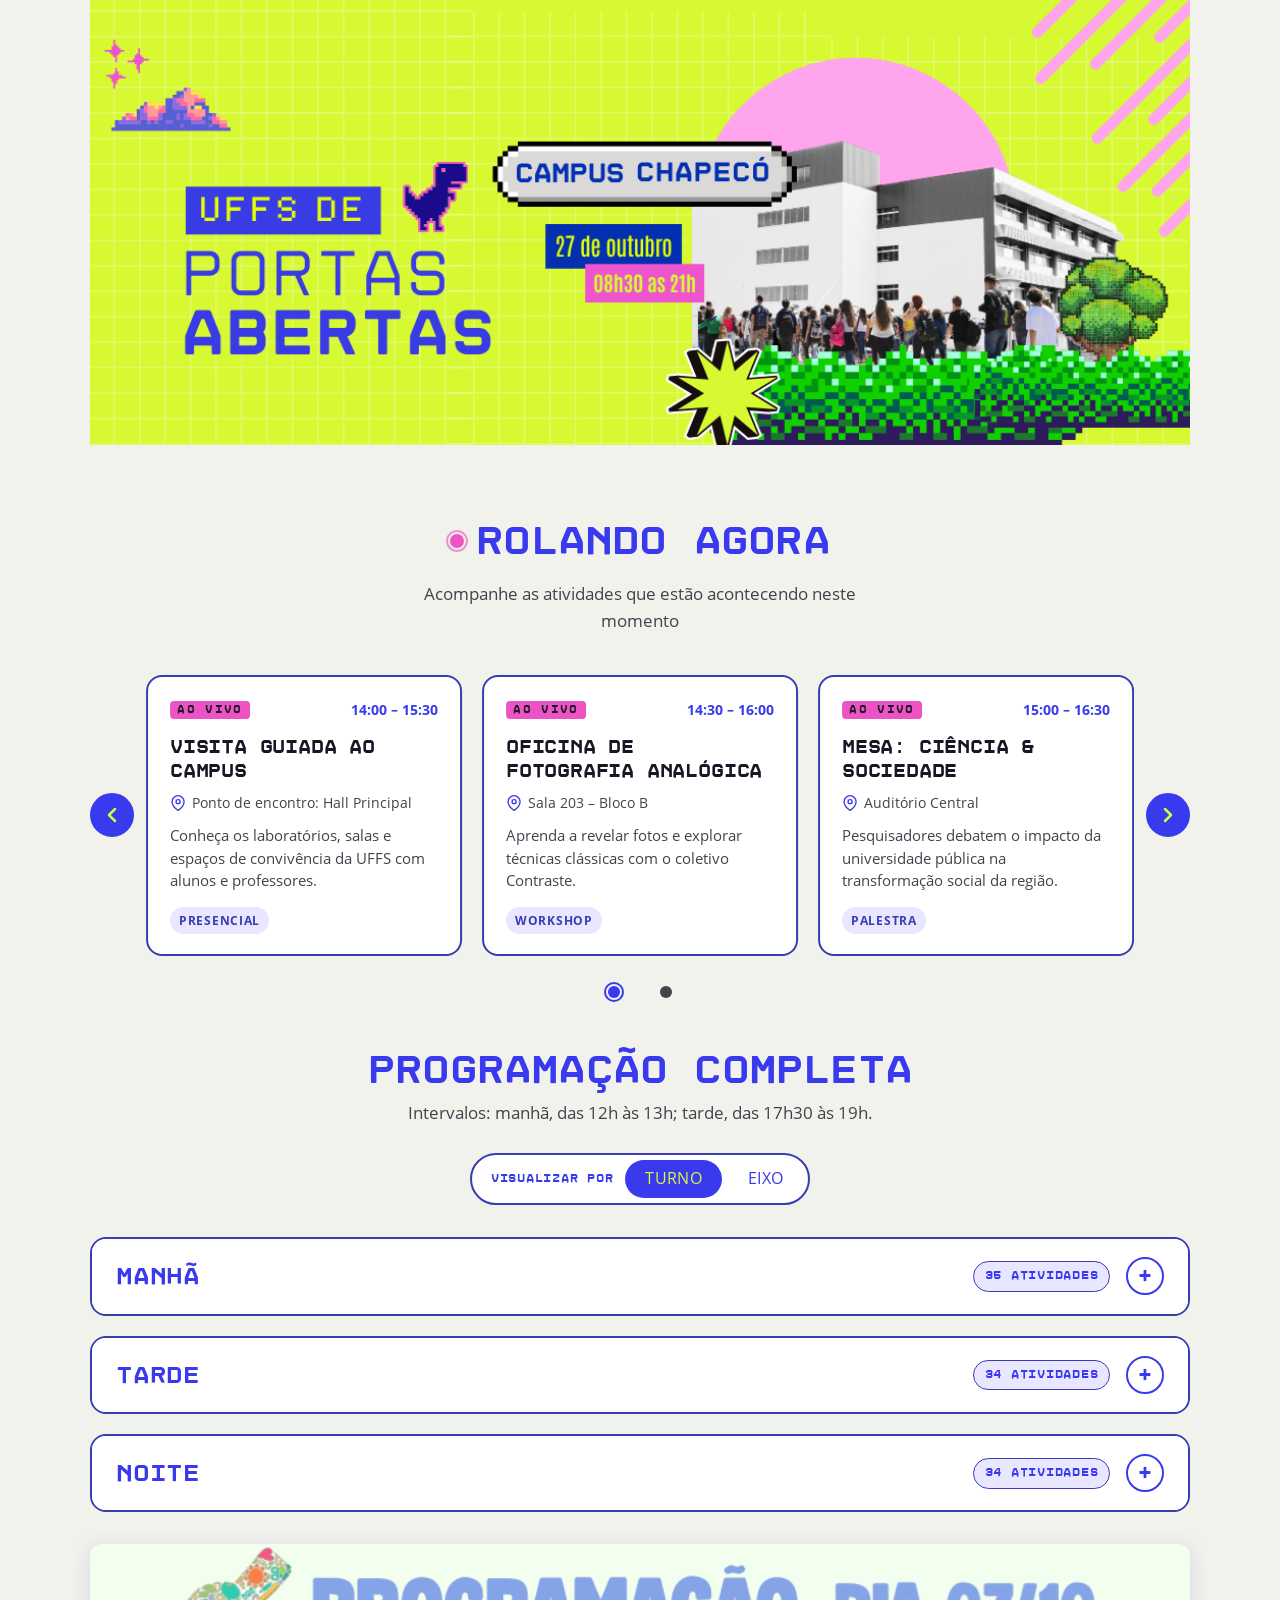
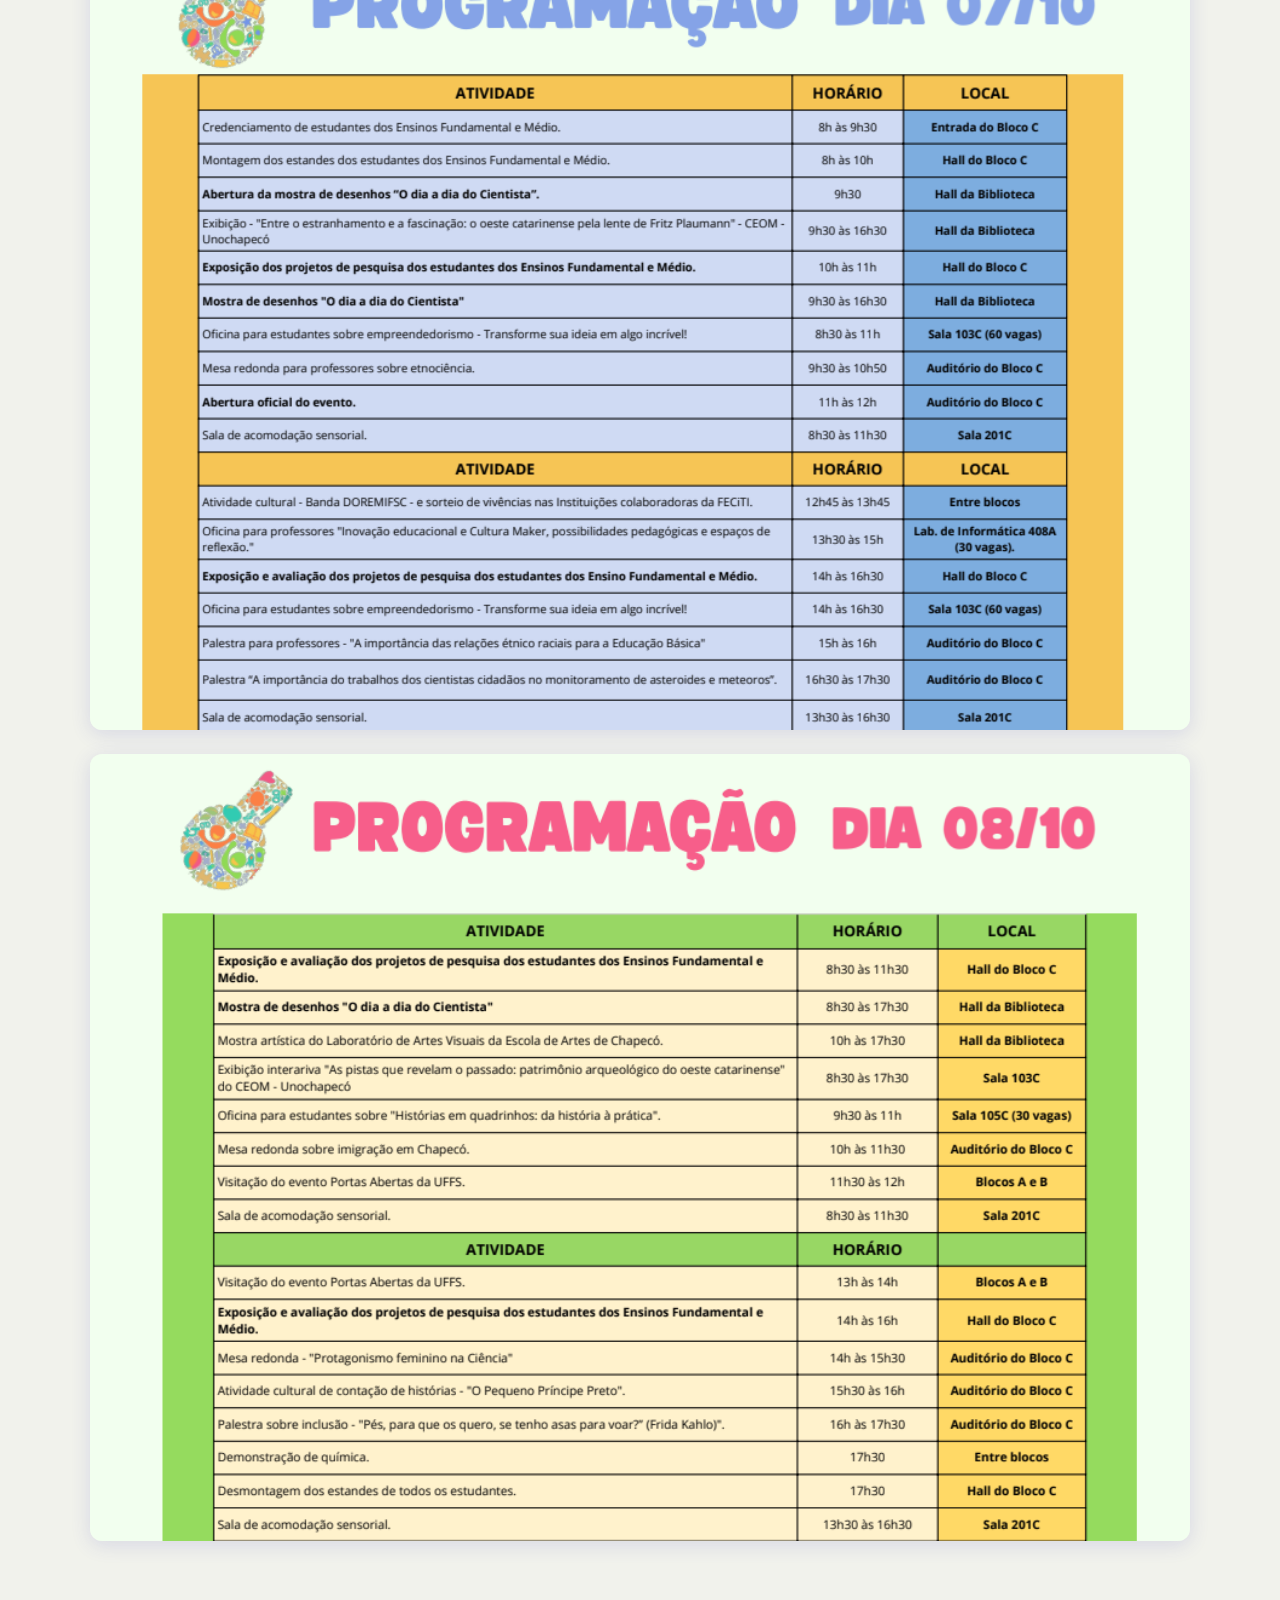
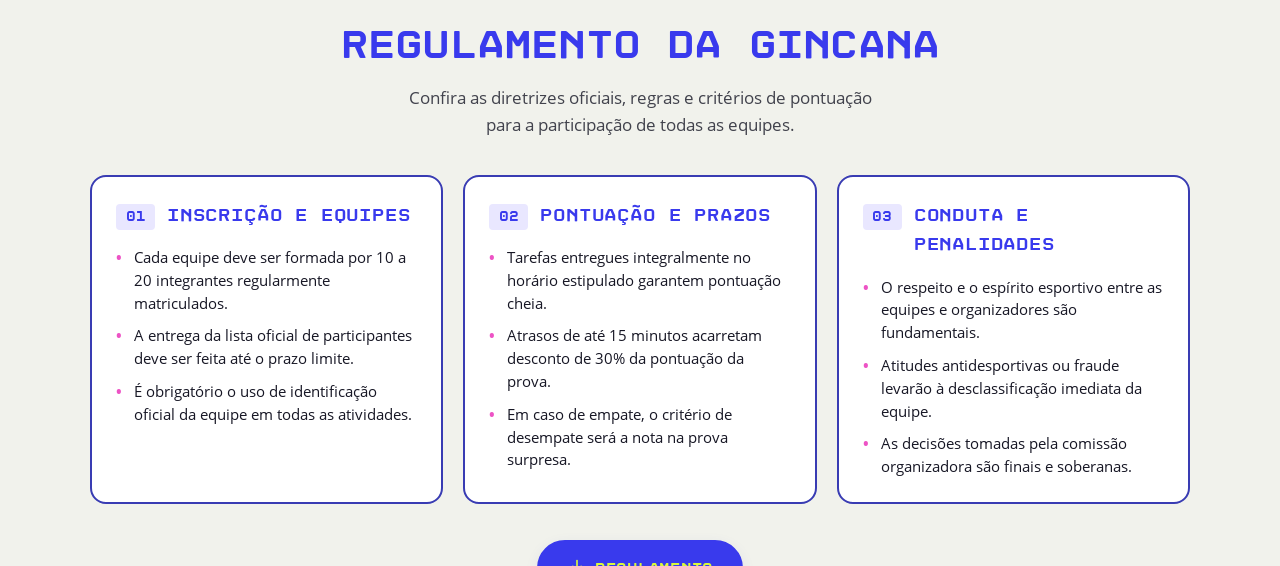
==== frontend/index.html @ 2c8fd4ed "Ajusta layout e transicao do carrossel" ====
<!DOCTYPE html>
<html lang="pt-BR" data-theme="standard">

<head>
  <meta charset="UTF-8">
  <meta name="viewport" content="width=device-width, initial-scale=1.0">
  <title>UFFS de Portas Abertas – Contraste</title>
  <link rel="stylesheet" href="static/css/fonts.css">
  <link rel="stylesheet" href="static/css/tokens.css">
  <link rel="stylesheet" href="static/css/main.css">
  <link rel="stylesheet" href="./static/css/schedule.css">
</head>

<body>

  <header class="banner" role="banner" aria-label="UFFS de Portas Abertas">
    <h1 class="visually-hidden">UFFS de Portas Abertas</h1>
    <picture class="hero-picture">
      <source media="(max-width: 600px)" srcset="static/assets/images/hero-mobile.png" width="1080" height="437">
      <img class="hero-image" src="static/assets/images/hero-desktop.jpg" width="5938" height="1250"
        alt="Campus Chapecó. 27 de outubro, das 08h30 às 21h." fetchpriority="high">
    </picture>
  </header>

  <main>
    <!-- ========== SEÇÃO ROLANDO AGORA ========== -->
    <section class="now-section" aria-labelledby="now-title">
      <div class="section-header">
        <h2 id="now-title" class="section-title">
          <span class="live-dot" aria-hidden="true"></span>
          Rolando agora
        </h2>
        <p class="section-subtitle">Acompanhe as atividades que estão acontecendo neste momento</p>
      </div>

      <div class="carousel-stage">
        <div class="carousel-wrapper">
        <button class="carousel-btn prev" aria-label="Atividade anterior" type="button">
          <svg width="24" height="24" viewBox="0 0 24 24" fill="none" stroke="currentColor" stroke-width="2.5"
            stroke-linecap="round" stroke-linejoin="round">
            <polyline points="15 18 9 12 15 6"></polyline>
          </svg>
        </button>

        <div class="carousel" role="region" aria-label="Carrossel de atividades ao vivo" tabindex="0">
          <div class="carousel-track">

            <!-- Card 1 -->
            <article class="activity-card">
              <div class="card-top">
                <span class="status-badge live">AO VIVO</span>
                <span class="card-time">14:00 – 15:30</span>
              </div>
              <h3 class="card-title">Visita guiada ao Campus</h3>
              <p class="card-location">
                <svg width="16" height="16" viewBox="0 0 24 24" fill="none" stroke="currentColor" stroke-width="2">
                  <path d="M21 10c0 7-9 13-9 13s-9-6-9-13a9 9 0 0 1 18 0z"></path>
                  <circle cx="12" cy="10" r="3"></circle>
                </svg>
                Ponto de encontro: Hall Principal
              </p>
              <p class="card-desc">Conheça os laboratórios, salas e espaços de convivência da UFFS com alunos e
                professores.</p>
              <div class="card-footer">
                <span class="card-tag">Presencial</span>
              </div>
            </article>

            <!-- Card 2 -->
            <article class="activity-card">
              <div class="card-top">
                <span class="status-badge live">AO VIVO</span>
                <span class="card-time">14:30 – 16:00</span>
              </div>
              <h3 class="card-title">Oficina de Fotografia Analógica</h3>
              <p class="card-location">
                <svg width="16" height="16" viewBox="0 0 24 24" fill="none" stroke="currentColor" stroke-width="2">
                  <path d="M21 10c0 7-9 13-9 13s-9-6-9-13a9 9 0 0 1 18 0z"></path>
                  <circle cx="12" cy="10" r="3"></circle>
                </svg>
                Sala 203 – Bloco B
              </p>
              <p class="card-desc">Aprenda a revelar fotos e explorar técnicas clássicas com o coletivo Contraste.</p>
              <div class="card-footer">
                <span class="card-tag">Workshop</span>
              </div>
            </article>

            <!-- Card 3 -->
            <article class="activity-card">
              <div class="card-top">
                <span class="status-badge live">AO VIVO</span>
                <span class="card-time">15:00 – 16:30</span>
              </div>
              <h3 class="card-title">Mesa: Ciência & Sociedade</h3>
              <p class="card-location">
                <svg width="16" height="16" viewBox="0 0 24 24" fill="none" stroke="currentColor" stroke-width="2">
                  <path d="M21 10c0 7-9 13-9 13s-9-6-9-13a9 9 0 0 1 18 0z"></path>
                  <circle cx="12" cy="10" r="3"></circle>
                </svg>
                Auditório Central
              </p>
              <p class="card-desc">Pesquisadores debatem o impacto da universidade pública na transformação social da
                região.</p>
              <div class="card-footer">
                <span class="card-tag">Palestra</span>
              </div>
            </article>

            <!-- Card 4 -->
            <article class="activity-card">
              <div class="card-top">
                <span class="status-badge soon">EM BREVE</span>
                <span class="card-time">16:00 – 17:00</span>
              </div>
              <h3 class="card-title">Show de Talentos UFFS</h3>
              <p class="card-location">
                <svg width="16" height="16" viewBox="0 0 24 24" fill="none" stroke="currentColor" stroke-width="2">
                  <path d="M21 10c0 7-9 13-9 13s-9-6-9-13a9 9 0 0 1 18 0z"></path>
                  <circle cx="12" cy="10" r="3"></circle>
                </svg>
                Área de Convivência
              </p>
              <p class="card-desc">Apresentações musicais, teatro e performances dos estudantes do campus.</p>
              <div class="card-footer">
                <span class="card-tag">Cultural</span>
              </div>
            </article>

            <!-- Card 5 -->
            <article class="activity-card">
              <div class="card-top">
                <span class="status-badge live">AO VIVO</span>
                <span class="card-time">14:00 – 17:00</span>
              </div>
              <h3 class="card-title">Feira de Projetos de Extensão</h3>
              <p class="card-location">
                <svg width="16" height="16" viewBox="0 0 24 24" fill="none" stroke="currentColor" stroke-width="2">
                  <path d="M21 10c0 7-9 13-9 13s-9-6-9-13a9 9 0 0 1 18 0z"></path>
                  <circle cx="12" cy="10" r="3"></circle>
                </svg>
                Pátio Externo
              </p>
              <p class="card-desc">Conheça os projetos que a universidade desenvolve junto à comunidade.</p>
              <div class="card-footer">
                <span class="card-tag">Exposição</span>
              </div>
            </article>

          </div>
        </div>

        <button class="carousel-btn next" aria-label="Próxima atividade" type="button">
          <svg width="24" height="24" viewBox="0 0 24 24" fill="none" stroke="currentColor" stroke-width="2.5"
            stroke-linecap="round" stroke-linejoin="round">
            <polyline points="9 18 15 12 9 6"></polyline>
          </svg>
        </button>
        </div>

        <!-- Indicadores (dots) -->
        <div class="carousel-dots" role="group" aria-label="Navegação do carrossel"></div>
      </div>
    </section>

    <!-- ========== SEÇÃO PROGRAMAÇÃO COMPLETA ========== -->
    <section id="complete-program" data-section="complete-program" data-animate="" class="is-visible">
      <div data-schedule-status="" role="status" aria-live="polite"></div>
      <div data-schedule-root="" data-schedule-mount="complete-program" aria-busy="false">
        <article class="schedule-section schedule-section--complete-program" data-schedule-section="complete-program"
          aria-labelledby="schedule-heading-1">
          <h2 class="schedule-section__title" id="schedule-heading-1">Programação completa</h2>
          <p class="schedule-section__description">Intervalos: manhã, das 12h às 13h; tarde, das 17h30 às 19h.</p>

          <div class="schedule-view-selector" role="radiogroup" aria-label="Visualizar por">
            <span class="schedule-view-selector__label">Visualizar por</span>
            <button type="button" class="schedule-view-selector__option" role="radio" data-schedule-view="shift"
              aria-checked="true" tabindex="0">Turno</button>
            <button type="button" class="schedule-view-selector__option" role="radio"
              data-schedule-view="knowledge-axis" aria-checked="false" tabindex="-1">Eixo</button>
          </div>

          <div class="schedule-view-groups">
            <!-- Turno: Manhã -->
            <details class="schedule-view-group" data-schedule-view-group="morning" data-schedule-group="morning"
              aria-labelledby="schedule-heading-81">
              <summary class="schedule-view-group__summary">
                <h3 class="schedule-group__title" id="schedule-heading-81">Manhã<span
                    class="schedule-view-group__count"> 35 atividades</span></h3>
              </summary>
              <div class="schedule-view-group__content">
                <section class="schedule-course" data-schedule-course="general-activities"
                  aria-labelledby="schedule-heading-82">
                  <h4 class="schedule-course__title" id="schedule-heading-82">Atividades gerais</h4>
                  <ul class="schedule-list">
                    <li id="schedule-item-shift-morning-145" class="schedule-item schedule-view-item"
                      data-schedule-item="general-recepcao-nos-auditorios-dos-blocos-a-e-b-das-8h30-as-21h"
                      data-source-schedule-item="general-recepcao-nos-auditorios-dos-blocos-a-e-b-das-8h30-as-21h"
                      data-schedule-finalized="false">
                      <p class="schedule-item__course" data-schedule-item-course="">Atividades gerais</p>
                      <h5 class="schedule-item__title">Recepção nos Auditórios dos Blocos A e B, das 8h30 às 21h</h5>
                      <p class="schedule-item__description">Breve apresentação da UFFS e</p>
                      <p class="schedule-session"><time datetime="08:30">8h30</time><span> às </span><time
                          datetime="21:00">21h</time><br><span class="schedule-session__location">Auditórios dos Blocos
                          A e B</span></p>
                    </li>
                  </ul>
                </section>

                <section class="schedule-course" data-schedule-course="administracao"
                  aria-labelledby="schedule-heading-83">
                  <h4 class="schedule-course__title" id="schedule-heading-83">ADMINISTRAÇÃO</h4>
                  <ul class="schedule-list">
                    <li id="schedule-item-shift-morning-146" class="schedule-item schedule-view-item"
                      data-schedule-item="administracao-voz-e-acao-conhecendo-o-curso-de-administracao"
                      data-source-schedule-item="administracao-voz-e-acao-conhecendo-o-curso-de-administracao"
                      data-schedule-finalized="false">
                      <p class="schedule-item__course" data-schedule-item-course="">ADMINISTRAÇÃO</p>
                      <h5 class="schedule-item__title">Voz e Ação: conhecendo o curso de Administração</h5>
                      <p class="schedule-item__description">Visita e explicação sobre o espaço maker e estúdio de
                        podcast</p>
                      <p class="schedule-session"><time datetime="08:30">8h30</time><span> às </span><time
                          datetime="12:00">12h</time><br><span class="schedule-session__location">Bloco A - Sala
                          105</span></p>
                    </li>
                    <li id="schedule-item-shift-morning-147" class="schedule-item schedule-view-item"
                      data-schedule-item="administracao-oficina-de-comunicacao-e-oratoria"
                      data-source-schedule-item="administracao-oficina-de-comunicacao-e-oratoria"
                      data-schedule-finalized="false">
                      <p class="schedule-item__course" data-schedule-item-course="">ADMINISTRAÇÃO</p>
                      <h5 class="schedule-item__title">Oficina de Comunicação e Oratória</h5>
                      <p class="schedule-item__description">Técnicas de comunicação e boa oratória</p>
                      <p class="schedule-session"><time datetime="09:30">9h30</time><span> às </span><time
                          datetime="21:00">21h</time><br><span class="schedule-session__location">Bloco A - Sala
                          103</span></p>
                    </li>
                    <li id="schedule-item-shift-morning-148" class="schedule-item schedule-view-item"
                      data-schedule-item="administracao-pitch-relampago-e-quiz"
                      data-source-schedule-item="administracao-pitch-relampago-e-quiz" data-schedule-finalized="false">
                      <p class="schedule-item__course" data-schedule-item-course="">ADMINISTRAÇÃO</p>
                      <h5 class="schedule-item__title">Pitch Relâmpago e Quiz</h5>
                      <p class="schedule-item__description">Quiz sobre a profissão de Administrador e simulação de
                        Startup</p>
                      <p class="schedule-session"><time datetime="08:30">8h30</time><span> às </span><time
                          datetime="12:00">12h</time><br><span class="schedule-session__location">Bloco A - Sala
                          106</span></p>
                    </li>
                  </ul>
                </section>

                <section class="schedule-course" data-schedule-course="agronomia" aria-labelledby="schedule-heading-84">
                  <h4 class="schedule-course__title" id="schedule-heading-84">AGRONOMIA</h4>
                  <ul class="schedule-list">
                    <li id="schedule-item-shift-morning-149" class="schedule-item schedule-view-item"
                      data-schedule-item="agronomia-apresentacao-do-curso-de-agronomia"
                      data-source-schedule-item="agronomia-apresentacao-do-curso-de-agronomia"
                      data-schedule-finalized="false">
                      <p class="schedule-item__course" data-schedule-item-course="">AGRONOMIA</p>
                      <h5 class="schedule-item__title">Apresentação do curso de Agronomia</h5>
                      <p class="schedule-item__description">Apresentação de diferentes atividades e áreas de atuação do
                        profissional de Agronomia</p>
                      <p class="schedule-session"><time datetime="08:30">8h30</time><span> às </span><time
                          datetime="21:00">21h</time><br><span class="schedule-session__location">Bloco A - Sala
                          203</span></p>
                    </li>
                    <li id="schedule-item-shift-morning-150" class="schedule-item schedule-view-item"
                      data-schedule-item="agronomia-visitacao-ao-laboratorio-de-lupas-luparia"
                      data-source-schedule-item="agronomia-visitacao-ao-laboratorio-de-lupas-luparia"
                      data-schedule-finalized="false">
                      <p class="schedule-item__course" data-schedule-item-course="">AGRONOMIA</p>
                      <h5 class="schedule-item__title">Visitação ao laboratório de Lupas (Luparia)</h5>
                      <p class="schedule-item__description">Demonstração/observação de estruturas vegetais, insetos e
                        rochas (Lupas e Microscópios)</p>
                      <p class="schedule-session"><time datetime="08:30">8h30</time><span> às </span><time
                          datetime="12:00">12h</time><br><span class="schedule-session__location">LAB 04 - Sala
                          102</span></p>
                    </li>
                    <li id="schedule-item-shift-morning-151" class="schedule-item schedule-view-item"
                      data-schedule-item="agronomia-maquinas-agricolas"
                      data-source-schedule-item="agronomia-maquinas-agricolas" data-schedule-finalized="false">
                      <p class="schedule-item__course" data-schedule-item-course="">AGRONOMIA</p>
                      <h5 class="schedule-item__title">Máquinas Agrícolas</h5>
                      <p class="schedule-item__description">Apresentação de máquinas e implementos agrícolas utilizados
                        nas atividades práticas, na área experimental.</p>
                      <p class="schedule-session"><time datetime="08:30">8h30</time><span> às </span><time
                          datetime="21:00">21h</time><br><span class="schedule-session__location">Estacionamento em
                          frente à Cantina</span></p>
                    </li>
                  </ul>
                </section>

                <section class="schedule-course" data-schedule-course="ciencia-da-computacao"
                  aria-labelledby="schedule-heading-85">
                  <h4 class="schedule-course__title" id="schedule-heading-85">CIÊNCIA DA COMPUTAÇÃO</h4>
                  <ul class="schedule-list">
                    <li id="schedule-item-shift-morning-152" class="schedule-item schedule-view-item"
                      data-schedule-item="ciencia-da-computacao-oficina-de-circuitos"
                      data-source-schedule-item="ciencia-da-computacao-oficina-de-circuitos"
                      data-schedule-finalized="false">
                      <p class="schedule-item__course" data-schedule-item-course="">CIÊNCIA DA COMPUTAÇÃO</p>
                      <h5 class="schedule-item__title">Oficina de Circuitos</h5>
                      <p class="schedule-item__description">Desafios Interativos da Computação</p>
                      <p class="schedule-session"><time datetime="08:30">8h30</time><span> às </span><time
                          datetime="21:00">21h</time><br><span class="schedule-session__location">Bloco B - Sala
                          409</span></p>
                    </li>
                    <li id="schedule-item-shift-morning-153" class="schedule-item schedule-view-item"
                      data-schedule-item="ciencia-da-computacao-oficina-de-programacao"
                      data-source-schedule-item="ciencia-da-computacao-oficina-de-programacao"
                      data-schedule-finalized="false">
                      <p class="schedule-item__course" data-schedule-item-course="">CIÊNCIA DA COMPUTAÇÃO</p>
                      <h5 class="schedule-item__title">Oficina de Programação</h5>
                      <p class="schedule-item__description">Desafios de Lógica de Programação</p>
                      <p class="schedule-session"><time datetime="08:30">8h30</time><span> às </span><time
                          datetime="21:00">21h</time><br><span class="schedule-session__location">Bloco B - Sala
                          405</span></p>
                    </li>
                  </ul>
                </section>

                <section class="schedule-course" data-schedule-course="ciencias-economicas"
                  aria-labelledby="schedule-heading-86">
                  <h4 class="schedule-course__title" id="schedule-heading-86">CIÊNCIAS ECONÔMICAS</h4>
                  <ul class="schedule-list">
                    <li id="schedule-item-shift-morning-154" class="schedule-item schedule-view-item"
                      data-schedule-item="ciencias-economicas-apresentacao-do-curso-de-ciencias-economicas"
                      data-source-schedule-item="ciencias-economicas-apresentacao-do-curso-de-ciencias-economicas"
                      data-schedule-finalized="false">
                      <p class="schedule-item__course" data-schedule-item-course="">CIÊNCIAS ECONÔMICAS</p>
                      <h5 class="schedule-item__title">Apresentação do curso de Ciências Econômicas</h5>
                      <p class="schedule-item__description">Apresentação dos projetos de extensão de Educação
                        Financeira, Índice de Inflação em Chapecó e Região e de Gestão Ambiental</p>
                      <p class="schedule-session"><time datetime="08:30">8h30</time><span> às </span><time
                          datetime="21:00">21h</time><br><span class="schedule-session__location">Bloco A - Sala
                          204</span></p>
                    </li>
                    <li id="schedule-item-shift-morning-155" class="schedule-item schedule-view-item"
                      data-schedule-item="ciencias-economicas-observatorio-do-mercado-financeiro"
                      data-source-schedule-item="ciencias-economicas-observatorio-do-mercado-financeiro"
                      data-schedule-finalized="false">
                      <p class="schedule-item__course" data-schedule-item-course="">CIÊNCIAS ECONÔMICAS</p>
                      <h5 class="schedule-item__title">Observatório do Mercado Financeiro</h5>
                      <p class="schedule-item__description">Apresentação dos indicadores do Mercado Financeiro e da
                        Bolsa de Valores</p>
                      <p class="schedule-session"><time datetime="08:30">8h30</time><span> às </span><time
                          datetime="12:00">12h</time><br><span class="schedule-session__location">Bloco A - Sala 408
                          Lab. de informática</span></p>
                    </li>
                  </ul>
                </section>

                <section class="schedule-course" data-schedule-course="enfermagem"
                  aria-labelledby="schedule-heading-87">
                  <h4 class="schedule-course__title" id="schedule-heading-87">ENFERMAGEM</h4>
                  <ul class="schedule-list">
                    <li id="schedule-item-shift-morning-156" class="schedule-item schedule-view-item"
                      data-schedule-item="enfermagem-oficina-sobre-atendimento-a-parada-cardiorrespiratoria"
                      data-source-schedule-item="enfermagem-oficina-sobre-atendimento-a-parada-cardiorrespiratoria"
                      data-schedule-finalized="false">
                      <p class="schedule-item__course" data-schedule-item-course="">ENFERMAGEM</p>
                      <h5 class="schedule-item__title">Oficina sobre atendimento à parada cardiorrespiratória</h5>
                      <p class="schedule-session"><time datetime="08:30">8h30</time><span> às </span><time
                          datetime="21:00">21h</time><br><span class="schedule-session__location">Bloco Lab. 01 - Sala
                          109 e 110 -Enfermagem</span></p>
                    </li>
                    <li id="schedule-item-shift-morning-157" class="schedule-item schedule-view-item"
                      data-schedule-item="enfermagem-oficina-de-atendimento-a-ovace-e-atendimento-a-crise-convulsiva"
                      data-source-schedule-item="enfermagem-oficina-de-atendimento-a-ovace-e-atendimento-a-crise-convulsiva"
                      data-schedule-finalized="false">
                      <p class="schedule-item__course" data-schedule-item-course="">ENFERMAGEM</p>
                      <h5 class="schedule-item__title">Oficina de atendimento a OVACE e atendimento à crise convulsiva
                      </h5>
                      <p class="schedule-session"><time datetime="08:30">8h30</time><span> às </span><time
                          datetime="21:00">21h</time><br><span class="schedule-session__location">Bloco Lab. 01 - Sala
                          109 e 110 -Enfermagem</span></p>
                    </li>
                    <li id="schedule-item-shift-morning-158" class="schedule-item schedule-view-item"
                      data-schedule-item="enfermagem-afericao-de-pressao-arterial"
                      data-source-schedule-item="enfermagem-afericao-de-pressao-arterial"
                      data-schedule-finalized="false">
                      <p class="schedule-item__course" data-schedule-item-course="">ENFERMAGEM</p>
                      <h5 class="schedule-item__title">Aferição de pressão arterial</h5>
                      <p class="schedule-session"><time datetime="08:30">8h30</time><span> às </span><time
                          datetime="21:00">21h</time><br><span class="schedule-session__location">Bloco B - Sala
                          109</span></p>
                    </li>
                  </ul>
                </section>

                <section class="schedule-course" data-schedule-course="engenharia-ambiental"
                  aria-labelledby="schedule-heading-88">
                  <h4 class="schedule-course__title" id="schedule-heading-88">ENGENHARIA AMBIENTAL</h4>
                  <ul class="schedule-list">
                    <li id="schedule-item-shift-morning-159" class="schedule-item schedule-view-item"
                      data-schedule-item="engenharia-ambiental-apresentacao-do-curso-de-engenharia-ambiental"
                      data-source-schedule-item="engenharia-ambiental-apresentacao-do-curso-de-engenharia-ambiental"
                      data-schedule-finalized="false">
                      <p class="schedule-item__course" data-schedule-item-course="">ENGENHARIA AMBIENTAL</p>
                      <h5 class="schedule-item__title">Apresentação do curso de Engenharia Ambiental</h5>
                      <p class="schedule-item__description">Apresentação do curso com vídeos e quiz</p>
                      <p class="schedule-session"><time datetime="08:30">8h30</time><span> às </span><time
                          datetime="21:00">21h</time><br><span class="schedule-session__location">Bloco A - Sala
                          201</span></p>
                    </li>
                    <li id="schedule-item-shift-morning-160" class="schedule-item schedule-view-item"
                      data-schedule-item="engenharia-ambiental-experimentos-exposicao"
                      data-source-schedule-item="engenharia-ambiental-experimentos-exposicao"
                      data-schedule-finalized="false">
                      <p class="schedule-item__course" data-schedule-item-course="">ENGENHARIA AMBIENTAL</p>
                      <h5 class="schedule-item__title">Experimentos/Exposição</h5>
                      <p class="schedule-item__description">Serão realizados experimentos: Ensaio de "Jar Test";
                        Bioindicadores de qualidade do solo; Ensaio de Eletrocoagulação; Titulação de água contaminada
                        com ácido; Calha Parshall; Reciclagem de resíduos.</p>
                      <p class="schedule-session"><time datetime="08:30">8h30</time><span> às </span><time
                          datetime="21:00">21h</time><br><span class="schedule-session__location">Bloco A - Sala
                          202</span></p>
                    </li>
                  </ul>
                </section>

                <section class="schedule-course" data-schedule-course="engenharia-civil"
                  aria-labelledby="schedule-heading-89">
                  <h4 class="schedule-course__title" id="schedule-heading-89">ENGENHARIA CIVIL</h4>
                  <ul class="schedule-list">
                    <li id="schedule-item-shift-morning-161" class="schedule-item schedule-view-item"
                      data-schedule-item="engenharia-civil-apresentacao-do-curso-de-engenharia-civil"
                      data-source-schedule-item="engenharia-civil-apresentacao-do-curso-de-engenharia-civil"
                      data-schedule-finalized="false">
                      <p class="schedule-item__course" data-schedule-item-course="">ENGENHARIA CIVIL</p>
                      <h5 class="schedule-item__title">Apresentação do curso de Engenharia Civil</h5>
                      <p class="schedule-item__description">Exposição de materiais e equipamentos; Construção da Ponte
                        de Da Vinci; Ponte de Palito de Picolés.</p>
                      <p class="schedule-session"><time datetime="08:30">8h30</time><span> às </span><time
                          datetime="21:00">21h</time><br><span class="schedule-session__location">Hall do Bloco A</span>
                      </p>
                    </li>
                  </ul>
                </section>

                <section class="schedule-course" data-schedule-course="filosofia" aria-labelledby="schedule-heading-90">
                  <h4 class="schedule-course__title" id="schedule-heading-90">FILOSOFIA</h4>
                  <ul class="schedule-list">
                    <li id="schedule-item-shift-morning-162" class="schedule-item schedule-view-item"
                      data-schedule-item="filosofia-apresentacao-do-curso-de-filosofia"
                      data-source-schedule-item="filosofia-apresentacao-do-curso-de-filosofia"
                      data-schedule-finalized="false">
                      <p class="schedule-item__course" data-schedule-item-course="">FILOSOFIA</p>
                      <h5 class="schedule-item__title">Apresentação do curso de Filosofia</h5>
                      <p class="schedule-session"><time datetime="08:30">8h30</time><span> às </span><time
                          datetime="21:00">21h</time><br><span class="schedule-session__location">Bloco A - Hall</span>
                      </p>
                    </li>
                  </ul>
                </section>

                <section class="schedule-course" data-schedule-course="geografia" aria-labelledby="schedule-heading-91">
                  <h4 class="schedule-course__title" id="schedule-heading-91">GEOGRAFIA</h4>
                  <ul class="schedule-list">
                    <li id="schedule-item-shift-morning-163" class="schedule-item schedule-view-item"
                      data-schedule-item="geografia-experiencias-geografia-2025"
                      data-source-schedule-item="geografia-experiencias-geografia-2025" data-schedule-finalized="false">
                      <p class="schedule-item__course" data-schedule-item-course="">GEOGRAFIA</p>
                      <h5 class="schedule-item__title">Experiências Geografia 2025</h5>
                      <p class="schedule-item__description">Apresentação do curso de Geografia</p>
                      <p class="schedule-session"><time datetime="08:30">8h30</time><span> às </span><time
                          datetime="21:00">21h</time><br><span class="schedule-session__location">Bloco B - Sala
                          105</span></p>
                    </li>
                  </ul>
                </section>

                <section class="schedule-course" data-schedule-course="historia" aria-labelledby="schedule-heading-92">
                  <h4 class="schedule-course__title" id="schedule-heading-92">HISTÓRIA</h4>
                  <ul class="schedule-list">
                    <li id="schedule-item-shift-morning-164" class="schedule-item schedule-view-item"
                      data-schedule-item="historia-exposicao-historia-em-movimento"
                      data-source-schedule-item="historia-exposicao-historia-em-movimento"
                      data-schedule-finalized="false">
                      <p class="schedule-item__course" data-schedule-item-course="">HISTÓRIA</p>
                      <h5 class="schedule-item__title">Exposição “História em Movimento.”</h5>
                      <p class="schedule-item__description">Produções dos laboratórios, projetos de ensino, pesquisa e
                        extensão, PIBID, Residência Pedagógica, iniciação científica, eventos acadêmicos, publicações e
                        memória institucional do curso.</p>
                      <p class="schedule-session"><time datetime="08:30">8h30</time><span> às </span><time
                          datetime="21:00">21h</time><br><span class="schedule-session__location">Bloco A - Sala
                          205</span></p>
                    </li>
                    <li id="schedule-item-shift-morning-165" class="schedule-item schedule-view-item"
                      data-schedule-item="historia-oficina-sobre-fontes-historicas-detetives-do-passado-rastros-da-historia-do-oeste-catarinense"
                      data-source-schedule-item="historia-oficina-sobre-fontes-historicas-detetives-do-passado-rastros-da-historia-do-oeste-catarinense"
                      data-schedule-finalized="false">
                      <p class="schedule-item__course" data-schedule-item-course="">HISTÓRIA</p>
                      <h5 class="schedule-item__title">Oficina sobre fontes históricas: Detetives do Passado - Rastros
                        da História do Oeste Catarinense.</h5>
                      <p class="schedule-item__description">Apresentar a importância das fontes históricas para
                        compreender a formação territorial da região onde vivem. Análise de diferentes tipos de
                        documentos como: mapas antigos e contratos de terras, discutindo o que cada fonte revela e o que
                        silencia o processo histórico.</p>
                      <p class="schedule-session"><time datetime="08:30">8h30</time><span> às </span><time
                          datetime="21:00">21h</time><br><span class="schedule-session__location">Bloco A - Sala
                          208</span></p>
                    </li>
                    <li id="schedule-item-shift-morning-166" class="schedule-item schedule-view-item"
                      data-schedule-item="historia-oficina-fronteiras-quando-a-historia-deixa-pegadas-na-natureza"
                      data-source-schedule-item="historia-oficina-fronteiras-quando-a-historia-deixa-pegadas-na-natureza"
                      data-schedule-finalized="false">
                      <p class="schedule-item__course" data-schedule-item-course="">HISTÓRIA</p>
                      <h5 class="schedule-item__title">Oficina Fronteiras: quando a História deixa pegadas na natureza
                      </h5>
                      <p class="schedule-item__description">A atividade inicia com uma breve introdução sobre o que é a
                        História Ambiental, destacando como ela estuda as relações entre sociedade e natureza ao longo
                        do tempo. Em seguida, os alunos serão desafiados a analisar diferentes acontecimentos históricos
                        e identificar de que maneira esses eventos impactaram o meio ambiente.</p>
                      <p class="schedule-session"><time datetime="09:30">9h30</time><span> às </span><time
                          datetime="21:00">21h</time><br><span class="schedule-session__location">Bloco LAB 2 - Sala
                          103-3</span></p>
                    </li>
                    <li id="schedule-item-shift-morning-167" class="schedule-item schedule-view-item"
                      data-schedule-item="historia-visita-laboratorio-universitario-de-patrimonio-e-arqueologia-lupa"
                      data-source-schedule-item="historia-visita-laboratorio-universitario-de-patrimonio-e-arqueologia-lupa"
                      data-schedule-finalized="false">
                      <p class="schedule-item__course" data-schedule-item-course="">HISTÓRIA</p>
                      <h5 class="schedule-item__title">VISITA Laboratório Universitário de Patrimônio e Arqueologia
                        (LUPA)</h5>
                      <p class="schedule-item__description">Equipamentos e materiais utilizados em pesquisas
                        arqueológicas; O acervo de objetos e vestígios arqueológicos estudados pelo laboratório; As
                        etapas de trabalho arqueológico, desde a coleta em campo até a análise e a conservação.</p>
                      <p class="schedule-session"><time datetime="08:30">8h30</time><span> às </span><time
                          datetime="12:00">12h</time><br><span class="schedule-session__location">Sala 103 - LAB
                          1</span></p>
                    </li>
                  </ul>
                </section>

                <section class="schedule-course" data-schedule-course="letras" aria-labelledby="schedule-heading-93">
                  <h4 class="schedule-course__title" id="schedule-heading-93">LETRAS</h4>
                  <ul class="schedule-list">
                    <li id="schedule-item-shift-morning-168" class="schedule-item schedule-view-item"
                      data-schedule-item="letras-exposicao-do-curso-de-letras"
                      data-source-schedule-item="letras-exposicao-do-curso-de-letras" data-schedule-finalized="false">
                      <p class="schedule-item__course" data-schedule-item-course="">LETRAS</p>
                      <h5 class="schedule-item__title">Exposição do curso de Letras</h5>
                      <p class="schedule-item__description">Apresentação do curso</p>
                      <p class="schedule-session"><time datetime="08:30">8h30</time><span> às </span><time
                          datetime="21:00">21h</time><br><span class="schedule-session__location">Bloco B - Sala
                          206</span></p>
                    </li>
                    <li id="schedule-item-shift-morning-169" class="schedule-item schedule-view-item"
                      data-schedule-item="letras-micro-aula-heterosemanticos"
                      data-source-schedule-item="letras-micro-aula-heterosemanticos" data-schedule-finalized="false">
                      <p class="schedule-item__course" data-schedule-item-course="">LETRAS</p>
                      <h5 class="schedule-item__title">Micro-aula: Heterosemânticos</h5>
                      <p class="schedule-item__description">Confusões que as semelhanças (e as diferenças) podem
                        ocasionar aos falantes de português e espanhol.</p>
                      <p class="schedule-session"><time datetime="09:00">9h</time><span> às </span><time
                          datetime="09:20">9h20</time><br><span class="schedule-session__location">Bloco B - Sala
                          204</span></p>
                    </li>
                    <li id="schedule-item-shift-morning-170" class="schedule-item schedule-view-item"
                      data-schedule-item="letras-musica-e-jogos-em-ple-e-ele"
                      data-source-schedule-item="letras-musica-e-jogos-em-ple-e-ele" data-schedule-finalized="false">
                      <p class="schedule-item__course" data-schedule-item-course="">LETRAS</p>
                      <h5 class="schedule-item__title">Música e jogos em PLE e ELE</h5>
                      <p class="schedule-session"><time datetime="09:30">9h30</time><span> às </span><time
                          datetime="10:00">10h</time><br><span class="schedule-session__location">Bloco B - Sala
                          110</span></p>
                      <p class="schedule-session"><time datetime="10:30">10h30</time><span> às </span><time
                          datetime="11:00">11h</time><br><span class="schedule-session__location">Bloco B - Sala
                          110</span></p>
                    </li>
                    <li id="schedule-item-shift-morning-171" class="schedule-item schedule-view-item"
                      data-schedule-item="letras-leitura-e-interpretacao-de-poesia"
                      data-source-schedule-item="letras-leitura-e-interpretacao-de-poesia"
                      data-schedule-finalized="false">
                      <p class="schedule-item__course" data-schedule-item-course="">LETRAS</p>
                      <h5 class="schedule-item__title">Leitura e interpretação de poesia</h5>
                      <p class="schedule-item__description">Leitura e interpretação de textos poéticos.</p>
                      <p class="schedule-session"><time datetime="11:00">11h</time><span> às </span><time
                          datetime="11:30">11h30</time><br><span class="schedule-session__location">Bloco B - Lab 2 -
                          Sala 111</span></p>
                    </li>
                    <li id="schedule-item-shift-morning-172" class="schedule-item schedule-view-item"
                      data-schedule-item="letras-clube-de-leitura-travessia-narrativas-de-misterio"
                      data-source-schedule-item="letras-clube-de-leitura-travessia-narrativas-de-misterio"
                      data-schedule-finalized="false">
                      <p class="schedule-item__course" data-schedule-item-course="">LETRAS</p>
                      <h5 class="schedule-item__title">Clube de leitura: Travessia - Narrativas de mistério</h5>
                      <p class="schedule-session"><time datetime="10:00">10h</time><span> às </span><time
                          datetime="11:00">11h</time><br><span class="schedule-session__location">Bloco B - Sala
                          205</span></p>
                    </li>
                    <li id="schedule-item-shift-morning-173" class="schedule-item schedule-view-item"
                      data-schedule-item="letras-musica-e-jogos-em-ple-e-ele-2"
                      data-source-schedule-item="letras-musica-e-jogos-em-ple-e-ele-2" data-schedule-finalized="false">
                      <p class="schedule-item__course" data-schedule-item-course="">LETRAS</p>
                      <h5 class="schedule-item__title">Música e jogos em PLE e ELE</h5>
                      <p class="schedule-session"><time datetime="09:30">9h30</time><span> às </span><time
                          datetime="10:00">10h</time><br><span class="schedule-session__location">Bloco B - Sala
                          110</span></p>
                      <p class="schedule-session"><time datetime="10:30">10h30</time><span> às </span><time
                          datetime="11:00">11h</time><br><span class="schedule-session__location">Bloco B - Sala
                          110</span></p>
                    </li>
                    <li id="schedule-item-shift-morning-174" class="schedule-item schedule-view-item"
                      data-schedule-item="letras-oficina-de-elaboracao-de-prompts"
                      data-source-schedule-item="letras-oficina-de-elaboracao-de-prompts"
                      data-schedule-finalized="false">
                      <p class="schedule-item__course" data-schedule-item-course="">LETRAS</p>
                      <h5 class="schedule-item__title">Oficina de elaboração de prompts</h5>
                      <p class="schedule-item__description">Elaboração de prompts e interpretação de respostas do
                        chatbot Compreensão de como um prompt se estrutura; alucinações de IA; constribuições para o uso
                        crítico da IA.</p>
                      <p class="schedule-session"><time datetime="09:00">9h</time><span> às </span><time
                          datetime="09:20">9h20</time><br><span class="schedule-session__location">Bloco B - Sala 110
                          CELUFFS</span></p>
                    </li>
                  </ul>
                </section>

                <section class="schedule-course" data-schedule-course="matematica"
                  aria-labelledby="schedule-heading-94">
                  <h4 class="schedule-course__title" id="schedule-heading-94">MATEMÁTICA</h4>
                  <ul class="schedule-list">
                    <li id="schedule-item-shift-morning-175" class="schedule-item schedule-view-item"
                      data-schedule-item="matematica-apresentacao-do-curso-de-matematica"
                      data-source-schedule-item="matematica-apresentacao-do-curso-de-matematica"
                      data-schedule-finalized="false">
                      <p class="schedule-item__course" data-schedule-item-course="">MATEMÁTICA</p>
                      <h5 class="schedule-item__title">Apresentação do curso de Matemática</h5>
                      <p class="schedule-item__description">Encontro no Laboratório de Educação Matemática</p>
                      <p class="schedule-session"><time datetime="08:30">8h30</time><span> às </span><time
                          datetime="12:00">12h</time><br><span class="schedule-session__location">Bloco A - Sala
                          401</span></p>
                    </li>
                  </ul>
                </section>

                <section class="schedule-course" data-schedule-course="medicina" aria-labelledby="schedule-heading-95">
                  <h4 class="schedule-course__title" id="schedule-heading-95">MEDICINA</h4>
                  <ul class="schedule-list">
                    <li id="schedule-item-shift-morning-176" class="schedule-item schedule-view-item"
                      data-schedule-item="medicina-apresentacao-do-curso-de-medicina"
                      data-source-schedule-item="medicina-apresentacao-do-curso-de-medicina"
                      data-schedule-finalized="false">
                      <p class="schedule-item__course" data-schedule-item-course="">MEDICINA</p>
                      <h5 class="schedule-item__title">Apresentação do curso de Medicina</h5>
                      <p class="schedule-item__description">Oficina: Conhecendo o corpo humano</p>
                      <p class="schedule-session"><time datetime="08:30">8h30</time><span> às </span><time
                          datetime="12:00">12h</time><br><span class="schedule-session__location">Bloco Lab. 01 - Salas
                          112 e 113 Laboratório de Anatomia</span></p>
                    </li>
                    <li id="schedule-item-shift-morning-177" class="schedule-item schedule-view-item"
                      data-schedule-item="medicina-oficina-entendendo-a-constituicao-histologica-dos-tecidos"
                      data-source-schedule-item="medicina-oficina-entendendo-a-constituicao-histologica-dos-tecidos"
                      data-schedule-finalized="false">
                      <p class="schedule-item__course" data-schedule-item-course="">MEDICINA</p>
                      <h5 class="schedule-item__title">Oficina: Entendendo a constituição histológica dos tecidos</h5>
                      <p class="schedule-item__description">Proporcionar aos participantes uma compreensão prática e
                        visual da organização microscópica dos principais tecidos do corpo humano.</p>
                      <p class="schedule-session"><time datetime="08:30">8h30</time><span> às </span><time
                          datetime="12:00">12h</time><br><span class="schedule-session__location">Bloco Lab. 01 - Sala
                          106 Laboratório de Histologia</span></p>
                    </li>
                    <li id="schedule-item-shift-morning-178" class="schedule-item schedule-view-item"
                      data-schedule-item="medicina-oficina-tecnica-de-desengasgo"
                      data-source-schedule-item="medicina-oficina-tecnica-de-desengasgo"
                      data-schedule-finalized="false">
                      <p class="schedule-item__course" data-schedule-item-course="">MEDICINA</p>
                      <h5 class="schedule-item__title">Oficina: Técnica de desengasgo</h5>
                      <p class="schedule-item__description">Capacitar os estudantes a reconhecerem situações de
                        obstrução das vias aéreas e aplicar corretamente as técnicas de desengasgo em ambientes
                        simulados.</p>
                      <p class="schedule-session"><time datetime="08:30">8h30</time><span> às </span><time
                          datetime="12:00">12h</time><br><span class="schedule-session__location">Bloco B - Sala
                          109</span></p>
                    </li>
                  </ul>
                </section>

                <section class="schedule-course" data-schedule-course="pedagogia" aria-labelledby="schedule-heading-96">
                  <h4 class="schedule-course__title" id="schedule-heading-96">PEDAGOGIA</h4>
                  <ul class="schedule-list">
                    <li id="schedule-item-shift-morning-179" class="schedule-item schedule-view-item"
                      data-schedule-item="pedagogia-visitacao-e-vivencia-com-fantasias-e-aderecos-contacao-de-historias-oficina-de-pintura-no-rosto"
                      data-source-schedule-item="pedagogia-visitacao-e-vivencia-com-fantasias-e-aderecos-contacao-de-historias-oficina-de-pintura-no-rosto"
                      data-schedule-finalized="false">
                      <p class="schedule-item__course" data-schedule-item-course="">PEDAGOGIA</p>
                      <h5 class="schedule-item__title">Visitação e vivência com fantasias e adereços. Contação de
                        histórias. Oficina de pintura no rosto.</h5>
                      <p class="schedule-item__description">Atividades lúdicas e pedagógicas que apresentam parte da
                        atuação profissional.</p>
                      <p class="schedule-session"><time datetime="08:30">8h30</time><span> às </span><time
                          datetime="21:30">21h30</time><br><span class="schedule-session__location">Bloco Lab. 2 - Sala
                          109 - LUDOBRINC</span></p>
                    </li>
                  </ul>
                </section>
              </div>
            </details>

            <!-- Turno: Tarde -->
            <details class="schedule-view-group" data-schedule-view-group="afternoon" data-schedule-group="afternoon"
              aria-labelledby="schedule-heading-97">
              <summary class="schedule-view-group__summary">
                <h3 class="schedule-group__title" id="schedule-heading-97">Tarde<span
                    class="schedule-view-group__count"> 34 atividades</span></h3>
              </summary>
              <div class="schedule-view-group__content">
                <section class="schedule-course" data-schedule-course="general-activities"
                  aria-labelledby="schedule-heading-98">
                  <h4 class="schedule-course__title" id="schedule-heading-98">Atividades gerais</h4>
                  <ul class="schedule-list">
                    <li id="schedule-item-shift-afternoon-180" class="schedule-item schedule-view-item"
                      data-schedule-item="general-recepcao-nos-auditorios-dos-blocos-a-e-b-das-8h30-as-21h"
                      data-source-schedule-item="general-recepcao-nos-auditorios-dos-blocos-a-e-b-das-8h30-as-21h"
                      data-schedule-finalized="false">
                      <p class="schedule-item__course" data-schedule-item-course="">Atividades gerais</p>
                      <h5 class="schedule-item__title">Recepção nos Auditórios dos Blocos A e B, das 8h30 às 21h</h5>
                      <p class="schedule-item__description">Breve apresentação da UFFS e</p>
                      <p class="schedule-session"><time datetime="08:30">8h30</time><span> às </span><time
                          datetime="21:00">21h</time><br><span class="schedule-session__location">Auditórios dos Blocos
                          A e B</span></p>
                    </li>
                  </ul>
                </section>

                <section class="schedule-course" data-schedule-course="administracao"
                  aria-labelledby="schedule-heading-99">
                  <h4 class="schedule-course__title" id="schedule-heading-99">ADMINISTRAÇÃO</h4>
                  <ul class="schedule-list">
                    <li id="schedule-item-shift-afternoon-181" class="schedule-item schedule-view-item"
                      data-schedule-item="administracao-voz-e-acao-conhecendo-o-curso-de-administracao"
                      data-source-schedule-item="administracao-voz-e-acao-conhecendo-o-curso-de-administracao"
                      data-schedule-finalized="false">
                      <p class="schedule-item__course" data-schedule-item-course="">ADMINISTRAÇÃO</p>
                      <h5 class="schedule-item__title">Voz e Ação: conhecendo o curso de Administração</h5>
                      <p class="schedule-item__description">Visita e explicação sobre o espaço maker e estúdio de
                        podcast</p>
                      <p class="schedule-session"><time datetime="13:00">13h</time><span> às </span><time
                          datetime="18:00">18h</time><br><span class="schedule-session__location">Bloco A - Sala
                          105</span></p>
                    </li>
                    <li id="schedule-item-shift-afternoon-182" class="schedule-item schedule-view-item"
                      data-schedule-item="administracao-oficina-de-comunicacao-e-oratoria"
                      data-source-schedule-item="administracao-oficina-de-comunicacao-e-oratoria"
                      data-schedule-finalized="false">
                      <p class="schedule-item__course" data-schedule-item-course="">ADMINISTRAÇÃO</p>
                      <h5 class="schedule-item__title">Oficina de Comunicação e Oratória</h5>
                      <p class="schedule-item__description">Técnicas de comunicação e boa oratória</p>
                      <p class="schedule-session"><time datetime="09:30">9h30</time><span> às </span><time
                          datetime="21:00">21h</time><br><span class="schedule-session__location">Bloco A - Sala
                          103</span></p>
                      <p class="schedule-session"><time datetime="15:00">15h</time><span> às </span><time
                          datetime="21:00">21h</time><br><span class="schedule-session__location">Bloco A - Sala
                          103</span></p>
                    </li>
                    <li id="schedule-item-shift-afternoon-183" class="schedule-item schedule-view-item"
                      data-schedule-item="administracao-pitch-relampago-e-quiz"
                      data-source-schedule-item="administracao-pitch-relampago-e-quiz" data-schedule-finalized="false">
                      <p class="schedule-item__course" data-schedule-item-course="">ADMINISTRAÇÃO</p>
                      <h5 class="schedule-item__title">Pitch Relâmpago e Quiz</h5>
                      <p class="schedule-item__description">Quiz sobre a profissão de Administrador e simulação de
                        Startup</p>
                      <p class="schedule-session"><time datetime="13:00">13h</time><span> às </span><time
                          datetime="18:00">18h</time><br><span class="schedule-session__location">Bloco A - Sala
                          106</span></p>
                    </li>
                  </ul>
                </section>

                <section class="schedule-course" data-schedule-course="agronomia"
                  aria-labelledby="schedule-heading-100">
                  <h4 class="schedule-course__title" id="schedule-heading-100">AGRONOMIA</h4>
                  <ul class="schedule-list">
                    <li id="schedule-item-shift-afternoon-184" class="schedule-item schedule-view-item"
                      data-schedule-item="agronomia-apresentacao-do-curso-de-agronomia"
                      data-source-schedule-item="agronomia-apresentacao-do-curso-de-agronomia"
                      data-schedule-finalized="false">
                      <p class="schedule-item__course" data-schedule-item-course="">AGRONOMIA</p>
                      <h5 class="schedule-item__title">Apresentação do curso de Agronomia</h5>
                      <p class="schedule-item__description">Apresentação de diferentes atividades e áreas de atuação do
                        profissional de Agronomia</p>
                      <p class="schedule-session"><time datetime="08:30">8h30</time><span> às </span><time
                          datetime="21:00">21h</time><br><span class="schedule-session__location">Bloco A - Sala
                          203</span></p>
                    </li>
                    <li id="schedule-item-shift-afternoon-185" class="schedule-item schedule-view-item"
                      data-schedule-item="agronomia-visitacao-ao-laboratorio-de-lupas-luparia"
                      data-source-schedule-item="agronomia-visitacao-ao-laboratorio-de-lupas-luparia"
                      data-schedule-finalized="false">
                      <p class="schedule-item__course" data-schedule-item-course="">AGRONOMIA</p>
                      <h5 class="schedule-item__title">Visitação ao laboratório de Lupas (Luparia)</h5>
                      <p class="schedule-item__description">Demonstração/observação de estruturas vegetais, insetos e
                        rochas (Lupas e Microscópios)</p>
                      <p class="schedule-session"><time datetime="13:00">13h</time><span> às </span><time
                          datetime="18:00">18h</time><br><span class="schedule-session__location">LAB 04 - Sala
                          102</span></p>
                    </li>
                    <li id="schedule-item-shift-afternoon-186" class="schedule-item schedule-view-item"
                      data-schedule-item="agronomia-maquinas-agricolas"
                      data-source-schedule-item="agronomia-maquinas-agricolas" data-schedule-finalized="false">
                      <p class="schedule-item__course" data-schedule-item-course="">AGRONOMIA</p>
                      <h5 class="schedule-item__title">Máquinas Agrícolas</h5>
                      <p class="schedule-item__description">Apresentação de máquinas e implementos agrícolas utilizados
                        nas atividades práticas, na área experimental.</p>
                      <p class="schedule-session"><time datetime="08:30">8h30</time><span> às </span><time
                          datetime="21:00">21h</time><br><span class="schedule-session__location">Estacionamento em
                          frente à Cantina</span></p>
                    </li>
                  </ul>
                </section>

                <section class="schedule-course" data-schedule-course="ciencia-da-computacao"
                  aria-labelledby="schedule-heading-101">
                  <h4 class="schedule-course__title" id="schedule-heading-101">CIÊNCIA DA COMPUTAÇÃO</h4>
                  <ul class="schedule-list">
                    <li id="schedule-item-shift-afternoon-187" class="schedule-item schedule-view-item"
                      data-schedule-item="ciencia-da-computacao-oficina-de-circuitos"
                      data-source-schedule-item="ciencia-da-computacao-oficina-de-circuitos"
                      data-schedule-finalized="false">
                      <p class="schedule-item__course" data-schedule-item-course="">CIÊNCIA DA COMPUTAÇÃO</p>
                      <h5 class="schedule-item__title">Oficina de Circuitos</h5>
                      <p class="schedule-item__description">Desafios Interativos da Computação</p>
                      <p class="schedule-session"><time datetime="08:30">8h30</time><span> às </span><time
                          datetime="21:00">21h</time><br><span class="schedule-session__location">Bloco B - Sala
                          409</span></p>
                    </li>
                    <li id="schedule-item-shift-afternoon-188" class="schedule-item schedule-view-item"
                      data-schedule-item="ciencia-da-computacao-oficina-de-programacao"
                      data-source-schedule-item="ciencia-da-computacao-oficina-de-programacao"
                      data-schedule-finalized="false">
                      <p class="schedule-item__course" data-schedule-item-course="">CIÊNCIA DA COMPUTAÇÃO</p>
                      <h5 class="schedule-item__title">Oficina de Programação</h5>
                      <p class="schedule-item__description">Desafios de Lógica de Programação</p>
                      <p class="schedule-session"><time datetime="08:30">8h30</time><span> às </span><time
                          datetime="21:00">21h</time><br><span class="schedule-session__location">Bloco B - Sala
                          405</span></p>
                    </li>
                  </ul>
                </section>

                <section class="schedule-course" data-schedule-course="ciencias-economicas"
                  aria-labelledby="schedule-heading-102">
                  <h4 class="schedule-course__title" id="schedule-heading-102">CIÊNCIAS ECONÔMICAS</h4>
                  <ul class="schedule-list">
                    <li id="schedule-item-shift-afternoon-189" class="schedule-item schedule-view-item"
                      data-schedule-item="ciencias-economicas-apresentacao-do-curso-de-ciencias-economicas"
                      data-source-schedule-item="ciencias-economicas-apresentacao-do-curso-de-ciencias-economicas"
                      data-schedule-finalized="false">
                      <p class="schedule-item__course" data-schedule-item-course="">CIÊNCIAS ECONÔMICAS</p>
                      <h5 class="schedule-item__title">Apresentação do curso de Ciências Econômicas</h5>
                      <p class="schedule-item__description">Apresentação dos projetos de extensão de Educação
                        Financeira, Índice de Inflação em Chapecó e Região e de Gestão Ambiental</p>
                      <p class="schedule-session"><time datetime="08:30">8h30</time><span> às </span><time
                          datetime="21:00">21h</time><br><span class="schedule-session__location">Bloco A - Sala
                          204</span></p>
                    </li>
                    <li id="schedule-item-shift-afternoon-190" class="schedule-item schedule-view-item"
                      data-schedule-item="ciencias-economicas-observatorio-do-mercado-financeiro"
                      data-source-schedule-item="ciencias-economicas-observatorio-do-mercado-financeiro"
                      data-schedule-finalized="false">
                      <p class="schedule-item__course" data-schedule-item-course="">CIÊNCIAS ECONÔMICAS</p>
                      <h5 class="schedule-item__title">Observatório do Mercado Financeiro</h5>
                      <p class="schedule-item__description">Apresentação dos indicadores do Mercado Financeiro e da
                        Bolsa de Valores</p>
                      <p class="schedule-session"><time datetime="13:00">13h</time><span> às </span><time
                          datetime="18:00">18h</time><br><span class="schedule-session__location">Bloco A - Sala 408
                          Lab. de informática</span></p>
                    </li>
                  </ul>
                </section>

                <section class="schedule-course" data-schedule-course="enfermagem"
                  aria-labelledby="schedule-heading-103">
                  <h4 class="schedule-course__title" id="schedule-heading-103">ENFERMAGEM</h4>
                  <ul class="schedule-list">
                    <li id="schedule-item-shift-afternoon-191" class="schedule-item schedule-view-item"
                      data-schedule-item="enfermagem-oficina-sobre-atendimento-a-parada-cardiorrespiratoria"
                      data-source-schedule-item="enfermagem-oficina-sobre-atendimento-a-parada-cardiorrespiratoria"
                      data-schedule-finalized="false">
                      <p class="schedule-item__course" data-schedule-item-course="">ENFERMAGEM</p>
                      <h5 class="schedule-item__title">Oficina sobre atendimento à parada cardiorrespiratória</h5>
                      <p class="schedule-session"><time datetime="08:30">8h30</time><span> às </span><time
                          datetime="21:00">21h</time><br><span class="schedule-session__location">Bloco Lab. 01 - Sala
                          109 e 110 -Enfermagem</span></p>
                    </li>
                    <li id="schedule-item-shift-afternoon-192" class="schedule-item schedule-view-item"
                      data-schedule-item="enfermagem-oficina-de-atendimento-a-ovace-e-atendimento-a-crise-convulsiva"
                      data-source-schedule-item="enfermagem-oficina-de-atendimento-a-ovace-e-atendimento-a-crise-convulsiva"
                      data-schedule-finalized="false">
                      <p class="schedule-item__course" data-schedule-item-course="">ENFERMAGEM</p>
                      <h5 class="schedule-item__title">Oficina de atendimento a OVACE e atendimento à crise convulsiva
                      </h5>
                      <p class="schedule-session"><time datetime="08:30">8h30</time><span> às </span><time
                          datetime="21:00">21h</time><br><span class="schedule-session__location">Bloco Lab. 01 - Sala
                          109 e 110 -Enfermagem</span></p>
                    </li>
                    <li id="schedule-item-shift-afternoon-193" class="schedule-item schedule-view-item"
                      data-schedule-item="enfermagem-afericao-de-pressao-arterial"
                      data-source-schedule-item="enfermagem-afericao-de-pressao-arterial"
                      data-schedule-finalized="false">
                      <p class="schedule-item__course" data-schedule-item-course="">ENFERMAGEM</p>
                      <h5 class="schedule-item__title">Aferição de pressão arterial</h5>
                      <p class="schedule-session"><time datetime="08:30">8h30</time><span> às </span><time
                          datetime="21:00">21h</time><br><span class="schedule-session__location">Bloco B - Sala
                          109</span></p>
                    </li>
                  </ul>
                </section>

                <section class="schedule-course" data-schedule-course="engenharia-ambiental"
                  aria-labelledby="schedule-heading-104">
                  <h4 class="schedule-course__title" id="schedule-heading-104">ENGENHARIA AMBIENTAL</h4>
                  <ul class="schedule-list">
                    <li id="schedule-item-shift-afternoon-194" class="schedule-item schedule-view-item"
                      data-schedule-item="engenharia-ambiental-apresentacao-do-curso-de-engenharia-ambiental"
                      data-source-schedule-item="engenharia-ambiental-apresentacao-do-curso-de-engenharia-ambiental"
                      data-schedule-finalized="false">
                      <p class="schedule-item__course" data-schedule-item-course="">ENGENHARIA AMBIENTAL</p>
                      <h5 class="schedule-item__title">Apresentação do curso de Engenharia Ambiental</h5>
                      <p class="schedule-item__description">Apresentação do curso com vídeos e quiz</p>
                      <p class="schedule-session"><time datetime="08:30">8h30</time><span> às </span><time
                          datetime="21:00">21h</time><br><span class="schedule-session__location">Bloco A - Sala
                          201</span></p>
                    </li>
                    <li id="schedule-item-shift-afternoon-195" class="schedule-item schedule-view-item"
                      data-schedule-item="engenharia-ambiental-experimentos-exposicao"
                      data-source-schedule-item="engenharia-ambiental-experimentos-exposicao"
                      data-schedule-finalized="false">
                      <p class="schedule-item__course" data-schedule-item-course="">ENGENHARIA AMBIENTAL</p>
                      <h5 class="schedule-item__title">Experimentos/Exposição</h5>
                      <p class="schedule-item__description">Serão realizados experimentos: Ensaio de "Jar Test";
                        Bioindicadores de qualidade do solo; Ensaio de Eletrocoagulação; Titulação de água contaminada
                        com ácido; Calha Parshall; Reciclagem de resíduos.</p>
                      <p class="schedule-session"><time datetime="08:30">8h30</time><span> às </span><time
                          datetime="21:00">21h</time><br><span class="schedule-session__location">Bloco A - Sala
                          202</span></p>
                    </li>
                  </ul>
                </section>

                <section class="schedule-course" data-schedule-course="engenharia-civil"
                  aria-labelledby="schedule-heading-105">
                  <h4 class="schedule-course__title" id="schedule-heading-105">ENGENHARIA CIVIL</h4>
                  <ul class="schedule-list">
                    <li id="schedule-item-shift-afternoon-196" class="schedule-item schedule-view-item"
                      data-schedule-item="engenharia-civil-apresentacao-do-curso-de-engenharia-civil"
                      data-source-schedule-item="engenharia-civil-apresentacao-do-curso-de-engenharia-civil"
                      data-schedule-finalized="false">
                      <p class="schedule-item__course" data-schedule-item-course="">ENGENHARIA CIVIL</p>
                      <h5 class="schedule-item__title">Apresentação do curso de Engenharia Civil</h5>
                      <p class="schedule-item__description">Exposição de materiais e equipamentos; Construção da Ponte
                        de Da Vinci; Ponte de Palito de Picolés.</p>
                      <p class="schedule-session"><time datetime="08:30">8h30</time><span> às </span><time
                          datetime="21:00">21h</time><br><span class="schedule-session__location">Hall do Bloco A</span>
                      </p>
                    </li>
                  </ul>
                </section>

                <section class="schedule-course" data-schedule-course="filosofia"
                  aria-labelledby="schedule-heading-106">
                  <h4 class="schedule-course__title" id="schedule-heading-106">FILOSOFIA</h4>
                  <ul class="schedule-list">
                    <li id="schedule-item-shift-afternoon-197" class="schedule-item schedule-view-item"
                      data-schedule-item="filosofia-apresentacao-do-curso-de-filosofia"
                      data-source-schedule-item="filosofia-apresentacao-do-curso-de-filosofia"
                      data-schedule-finalized="false">
                      <p class="schedule-item__course" data-schedule-item-course="">FILOSOFIA</p>
                      <h5 class="schedule-item__title">Apresentação do curso de Filosofia</h5>
                      <p class="schedule-session"><time datetime="08:30">8h30</time><span> às </span><time
                          datetime="21:00">21h</time><br><span class="schedule-session__location">Bloco A - Hall</span>
                      </p>
                    </li>
                  </ul>
                </section>

                <section class="schedule-course" data-schedule-course="geografia"
                  aria-labelledby="schedule-heading-107">
                  <h4 class="schedule-course__title" id="schedule-heading-107">GEOGRAFIA</h4>
                  <ul class="schedule-list">
                    <li id="schedule-item-shift-afternoon-198" class="schedule-item schedule-view-item"
                      data-schedule-item="geografia-experiencias-geografia-2025"
                      data-source-schedule-item="geografia-experiencias-geografia-2025" data-schedule-finalized="false">
                      <p class="schedule-item__course" data-schedule-item-course="">GEOGRAFIA</p>
                      <h5 class="schedule-item__title">Experiências Geografia 2025</h5>
                      <p class="schedule-item__description">Apresentação do curso de Geografia</p>
                      <p class="schedule-session"><time datetime="08:30">8h30</time><span> às </span><time
                          datetime="21:00">21h</time><br><span class="schedule-session__location">Bloco B - Sala
                          105</span></p>
                    </li>
                  </ul>
                </section>

                <section class="schedule-course" data-schedule-course="historia" aria-labelledby="schedule-heading-108">
                  <h4 class="schedule-course__title" id="schedule-heading-108">HISTÓRIA</h4>
                  <ul class="schedule-list">
                    <li id="schedule-item-shift-afternoon-199" class="schedule-item schedule-view-item"
                      data-schedule-item="historia-exposicao-historia-em-movimento"
                      data-source-schedule-item="historia-exposicao-historia-em-movimento"
                      data-schedule-finalized="false">
                      <p class="schedule-item__course" data-schedule-item-course="">HISTÓRIA</p>
                      <h5 class="schedule-item__title">Exposição “História em Movimento.”</h5>
                      <p class="schedule-item__description">Produções dos laboratórios, projetos de ensino, pesquisa e
                        extensão, PIBID, Residência Pedagógica, iniciação científica, eventos acadêmicos, publicações e
                        memória institucional do curso.</p>
                      <p class="schedule-session"><time datetime="08:30">8h30</time><span> às </span><time
                          datetime="21:00">21h</time><br><span class="schedule-session__location">Bloco A - Sala
                          205</span></p>
                    </li>
                    <li id="schedule-item-shift-afternoon-200" class="schedule-item schedule-view-item"
                      data-schedule-item="historia-oficina-sobre-fontes-historicas-detetives-do-passado-rastros-da-historia-do-oeste-catarinense"
                      data-source-schedule-item="historia-oficina-sobre-fontes-historicas-detetives-do-passado-rastros-da-historia-do-oeste-catarinense"
                      data-schedule-finalized="false">
                      <p class="schedule-item__course" data-schedule-item-course="">HISTÓRIA</p>
                      <h5 class="schedule-item__title">Oficina sobre fontes históricas: Detetives do Passado - Rastros
                        da História do Oeste Catarinense.</h5>
                      <p class="schedule-item__description">Apresentar a importância das fontes históricas para
                        compreender a formação territorial da região onde vivem.</p>
                      <p class="schedule-session"><time datetime="08:30">8h30</time><span> às </span><time
                          datetime="21:00">21h</time><br><span class="schedule-session__location">Bloco A - Sala
                          208</span></p>
                    </li>
                    <li id="schedule-item-shift-afternoon-201" class="schedule-item schedule-view-item"
                      data-schedule-item="historia-oficina-fronteiras-quando-a-historia-deixa-pegadas-na-natureza"
                      data-source-schedule-item="historia-oficina-fronteiras-quando-a-historia-deixa-pegadas-na-natureza"
                      data-schedule-finalized="false">
                      <p class="schedule-item__course" data-schedule-item-course="">HISTÓRIA</p>
                      <h5 class="schedule-item__title">Oficina Fronteiras: quando a História deixa pegadas na naturezas
                      </h5>
                      <p class="schedule-item__description">A atividade inicia com uma breve introdução sobre o que é a
                        História Ambiental, destacando como ela estuda as relações entre sociedade e natureza ao longo
                        do tempo.</p>
                      <p class="schedule-session"><time datetime="09:30">9h30</time><span> às </span><time
                          datetime="21:00">21h</time><br><span class="schedule-session__location">Bloco LAB 2 - Sala
                          103-3</span></p>
                      <p class="schedule-session"><time datetime="15:00">15h</time><span> às </span><time
                          datetime="21:00">21h</time><br><span class="schedule-session__location">Bloco LAB 2 - Sala
                          103-3</span></p>
                    </li>
                    <li id="schedule-item-shift-afternoon-202" class="schedule-item schedule-view-item"
                      data-schedule-item="historia-visita-laboratorio-universitario-de-patrimonio-e-arqueologia-lupa"
                      data-source-schedule-item="historia-visita-laboratorio-universitario-de-patrimonio-e-arqueologia-lupa"
                      data-schedule-finalized="false">
                      <p class="schedule-item__course" data-schedule-item-course="">HISTÓRIA</p>
                      <h5 class="schedule-item__title">VISITA Laboratório Universitário de Patrimônio e Arqueologia
                        (LUPA)</h5>
                      <p class="schedule-item__description">Equipamentos e materiais utilizados em pesquisas
                        arqueológicas; O acervo de objetos e vestígios arqueológicos estudados pelo laboratório.</p>
                      <p class="schedule-session"><time datetime="13:00">13h</time><span> às </span><time
                          datetime="18:00">18h</time><br><span class="schedule-session__location">Sala 103 - LAB
                          1</span></p>
                    </li>
                  </ul>
                </section>

                <section class="schedule-course" data-schedule-course="letras" aria-labelledby="schedule-heading-109">
                  <h4 class="schedule-course__title" id="schedule-heading-109">LETRAS</h4>
                  <ul class="schedule-list">
                    <li id="schedule-item-shift-afternoon-203" class="schedule-item schedule-view-item"
                      data-schedule-item="letras-exposicao-do-curso-de-letras"
                      data-source-schedule-item="letras-exposicao-do-curso-de-letras" data-schedule-finalized="false">
                      <p class="schedule-item__course" data-schedule-item-course="">LETRAS</p>
                      <h5 class="schedule-item__title">Exposição do curso de Letras</h5>
                      <p class="schedule-item__description">Apresentação do curso</p>
                      <p class="schedule-session"><time datetime="08:30">8h30</time><span> às </span><time
                          datetime="21:00">21h</time><br><span class="schedule-session__location">Bloco B - Sala
                          206</span></p>
                    </li>
                    <li id="schedule-item-shift-afternoon-204" class="schedule-item schedule-view-item"
                      data-schedule-item="letras-experiencia-dom-quixote"
                      data-source-schedule-item="letras-experiencia-dom-quixote" data-schedule-finalized="false">
                      <p class="schedule-item__course" data-schedule-item-course="">LETRAS</p>
                      <h5 class="schedule-item__title">Experiência Dom Quixote</h5>
                      <p class="schedule-item__description">Quiz a respeito de Don Quixote com possibilidade de
                        fotografar com armadura de cavaleiro andante e premiação.</p>
                      <p class="schedule-session"><time datetime="14:00">14h</time><span> às </span><time
                          datetime="17:00">17h</time><br><span class="schedule-session__location">Bloco B - Hall</span>
                      </p>
                    </li>
                    <li id="schedule-item-shift-afternoon-205" class="schedule-item schedule-view-item"
                      data-schedule-item="letras-musica-e-jogos-em-ple-e-ele"
                      data-source-schedule-item="letras-musica-e-jogos-em-ple-e-ele" data-schedule-finalized="false">
                      <p class="schedule-item__course" data-schedule-item-course="">LETRAS</p>
                      <h5 class="schedule-item__title">Música e jogos em PLE e ELE</h5>
                      <p class="schedule-session"><time datetime="15:00">15h</time><span> às </span><time
                          datetime="15:30">15h30</time><br><span class="schedule-session__location">Bloco B - Sala
                          110</span></p>
                      <p class="schedule-session"><time datetime="16:00">16h</time><span> às </span><time
                          datetime="16:30">16h30</time><br><span class="schedule-session__location">Bloco B - Sala
                          110</span></p>
                    </li>
                    <li id="schedule-item-shift-afternoon-206" class="schedule-item schedule-view-item"
                      data-schedule-item="letras-leitura-e-interpretacao-de-poesia"
                      data-source-schedule-item="letras-leitura-e-interpretacao-de-poesia"
                      data-schedule-finalized="false">
                      <p class="schedule-item__course" data-schedule-item-course="">LETRAS</p>
                      <h5 class="schedule-item__title">Leitura e interpretação de poesia</h5>
                      <p class="schedule-item__description">Leitura e interpretação de textos poéticos.</p>
                      <p class="schedule-session"><time datetime="16:00">16h</time><span> às </span><time
                          datetime="16:30">16h30</time><br><span class="schedule-session__location">Bloco B - Lab 2 -
                          Sala 111</span></p>
                    </li>
                    <li id="schedule-item-shift-afternoon-207" class="schedule-item schedule-view-item"
                      data-schedule-item="letras-clube-de-leitura-travessia-narrativas-de-misterio"
                      data-source-schedule-item="letras-clube-de-leitura-travessia-narrativas-de-misterio"
                      data-schedule-finalized="false">
                      <p class="schedule-item__course" data-schedule-item-course="">LETRAS</p>
                      <h5 class="schedule-item__title">Clube de leitura: Travessia - Narrativas de mistério</h5>
                      <p class="schedule-session"><time datetime="15:00">15h</time><span> às </span><time
                          datetime="16:00">16h</time><br><span class="schedule-session__location">Bloco B - Sala
                          205</span></p>
                    </li>
                    <li id="schedule-item-shift-afternoon-208" class="schedule-item schedule-view-item"
                      data-schedule-item="letras-oficina-de-microconto"
                      data-source-schedule-item="letras-oficina-de-microconto" data-schedule-finalized="false">
                      <p class="schedule-item__course" data-schedule-item-course="">LETRAS</p>
                      <h5 class="schedule-item__title">Oficina de microconto</h5>
                      <p class="schedule-item__description">Leitura, discussão e criação de microcontos.</p>
                      <p class="schedule-session"><time datetime="13:30">13h30</time><span> às </span><time
                          datetime="13:50">13h50</time><br><span class="schedule-session__location">Bloco B - Lab 2 -
                          Sala 110</span></p>
                      <p class="schedule-session"><time datetime="14:00">14h</time><span> às </span><time
                          datetime="14:20">14h20</time><br><span class="schedule-session__location">Bloco B - Lab 2 -
                          Sala 110</span></p>
                      <p class="schedule-session"><time datetime="14:30">14h30</time><span> às </span><time
                          datetime="14:50">14h50</time><br><span class="schedule-session__location">Bloco B - Lab 2 -
                          Sala 110</span></p>
                      <p class="schedule-session"><time datetime="15:00">15h</time><span> às </span><time
                          datetime="15:20">15h20</time><br><span class="schedule-session__location">Bloco B - Lab 2 -
                          Sala 110</span></p>
                      <p class="schedule-session"><time datetime="15:30">15h30</time><span> às </span><time
                          datetime="15:50">15h50</time><br><span class="schedule-session__location">Bloco B - Lab 2 -
                          Sala 110</span></p>
                      <p class="schedule-session"><time datetime="16:00">16h</time><span> às </span><time
                          datetime="16:20">16h20</time><br><span class="schedule-session__location">Bloco B - Lab 2 -
                          Sala 110</span></p>
                    </li>
                    <li id="schedule-item-shift-afternoon-209" class="schedule-item schedule-view-item"
                      data-schedule-item="letras-musica-e-jogos-em-ple-e-ele-2"
                      data-source-schedule-item="letras-musica-e-jogos-em-ple-e-ele-2" data-schedule-finalized="false">
                      <p class="schedule-item__course" data-schedule-item-course="">LETRAS</p>
                      <h5 class="schedule-item__title">Música e jogos em PLE e ELE</h5>
                      <p class="schedule-session"><time datetime="15:00">15h</time><span> às </span><time
                          datetime="15:30">15h30</time><br><span class="schedule-session__location">Bloco B - Sala
                          110</span></p>
                      <p class="schedule-session"><time datetime="16:00">16h</time><span> às </span><time
                          datetime="16:30">16h30</time><br><span class="schedule-session__location">Bloco B - Sala
                          110</span></p>
                    </li>
                    <li id="schedule-item-shift-afternoon-210" class="schedule-item schedule-view-item"
                      data-schedule-item="letras-oficina-de-elaboracao-de-prompts"
                      data-source-schedule-item="letras-oficina-de-elaboracao-de-prompts"
                      data-schedule-finalized="false">
                      <p class="schedule-item__course" data-schedule-item-course="">LETRAS</p>
                      <h5 class="schedule-item__title">Oficina de elaboração de prompts</h5>
                      <p class="schedule-item__description">Elaboração de prompts e interpretação de respostas do
                        chatbot.</p>
                      <p class="schedule-session"><time datetime="14:00">14h</time><span> às </span><time
                          datetime="14:20">14h20</time><br><span class="schedule-session__location">Bloco B - Sala 110
                          CELUFFS</span></p>
                    </li>
                  </ul>
                </section>

                <section class="schedule-course" data-schedule-course="matematica"
                  aria-labelledby="schedule-heading-110">
                  <h4 class="schedule-course__title" id="schedule-heading-110">MATEMÁTICA</h4>
                  <ul class="schedule-list">
                    <li id="schedule-item-shift-afternoon-211" class="schedule-item schedule-view-item"
                      data-schedule-item="matematica-apresentacao-do-curso-de-matematica"
                      data-source-schedule-item="matematica-apresentacao-do-curso-de-matematica"
                      data-schedule-finalized="false">
                      <p class="schedule-item__course" data-schedule-item-course="">MATEMÁTICA</p>
                      <h5 class="schedule-item__title">Apresentação do curso de Matemática</h5>
                      <p class="schedule-item__description">Encontro no Laboratório de Educação Matemática</p>
                      <p class="schedule-session"><time datetime="13:00">13h</time><span> às </span><time
                          datetime="18:00">18h</time><br><span class="schedule-session__location">Bloco A - Sala
                          401</span></p>
                    </li>
                  </ul>
                </section>

                <section class="schedule-course" data-schedule-course="medicina" aria-labelledby="schedule-heading-111">
                  <h4 class="schedule-course__title" id="schedule-heading-111">MEDICINA</h4>
                  <ul class="schedule-list">
                    <li id="schedule-item-shift-afternoon-212" class="schedule-item schedule-view-item"
                      data-schedule-item="medicina-projeto-viva-bem-cardiologia"
                      data-source-schedule-item="medicina-projeto-viva-bem-cardiologia" data-schedule-finalized="false">
                      <p class="schedule-item__course" data-schedule-item-course="">MEDICINA</p>
                      <h5 class="schedule-item__title">Projeto Viva Bem Cardiologia</h5>
                      <p class="schedule-item__description">Aferição de pressão arterial e auscuta cardíaca, pulmonar e
                        mostrar para os estudantes o som do coração.</p>
                      <p class="schedule-session"><time datetime="15:00">15h</time><span> às </span><time
                          datetime="18:00">18h</time><br><span class="schedule-session__location">Bloco B - Sala
                          109</span></p>
                    </li>
                  </ul>
                </section>

                <section class="schedule-course" data-schedule-course="pedagogia"
                  aria-labelledby="schedule-heading-112">
                  <h4 class="schedule-course__title" id="schedule-heading-112">PEDAGOGIA</h4>
                  <ul class="schedule-list">
                    <li id="schedule-item-shift-afternoon-213" class="schedule-item schedule-view-item"
                      data-schedule-item="pedagogia-visitacao-e-vivencia-com-fantasias-e-aderecos-contacao-de-historias-oficina-de-pintura-no-rosto"
                      data-source-schedule-item="pedagogia-visitacao-e-vivencia-com-fantasias-e-aderecos-contacao-de-historias-oficina-de-pintura-no-rosto"
                      data-schedule-finalized="false">
                      <p class="schedule-item__course" data-schedule-item-course="">PEDAGOGIA</p>
                      <h5 class="schedule-item__title">Visitação e vivência com fantasias e adereços. Contação de
                        histórias. Oficina de pintura no rosto.</h5>
                      <p class="schedule-item__description">Atividades lúdicas e pedagógicas que apresentam parte da
                        atuação profissional.</p>
                      <p class="schedule-session"><time datetime="08:30">8h30</time><span> às </span><time
                          datetime="21:30">21h30</time><br><span class="schedule-session__location">Bloco Lab. 2 - Sala
                          109 - LUDOBRINC</span></p>
                    </li>
                  </ul>
                </section>
              </div>
            </details>

            <!-- Turno: Noite -->
            <details class="schedule-view-group" data-schedule-view-group="evening" data-schedule-group="evening"
              aria-labelledby="schedule-heading-113">
              <summary class="schedule-view-group__summary">
                <h3 class="schedule-group__title" id="schedule-heading-113">Noite<span
                    class="schedule-view-group__count"> 34 atividades</span></h3>
              </summary>
              <div class="schedule-view-group__content">
                <section class="schedule-course" data-schedule-course="general-activities"
                  aria-labelledby="schedule-heading-114">
                  <h4 class="schedule-course__title" id="schedule-heading-114">Atividades gerais</h4>
                  <ul class="schedule-list">
                    <li id="schedule-item-shift-evening-214" class="schedule-item schedule-view-item"
                      data-schedule-item="general-recepcao-nos-auditorios-dos-blocos-a-e-b-das-8h30-as-21h"
                      data-source-schedule-item="general-recepcao-nos-auditorios-dos-blocos-a-e-b-das-8h30-as-21h"
                      data-schedule-finalized="false">
                      <p class="schedule-item__course" data-schedule-item-course="">Atividades gerais</p>
                      <h5 class="schedule-item__title">Recepção nos Auditórios dos Blocos A e B, das 8h30 às 21h</h5>
                      <p class="schedule-item__description">Breve apresentação da UFFS e</p>
                      <p class="schedule-session"><time datetime="08:30">8h30</time><span> às </span><time
                          datetime="21:00">21h</time><br><span class="schedule-session__location">Auditórios dos Blocos
                          A e B</span></p>
                    </li>
                  </ul>
                </section>

                <section class="schedule-course" data-schedule-course="administracao"
                  aria-labelledby="schedule-heading-115">
                  <h4 class="schedule-course__title" id="schedule-heading-115">ADMINISTRAÇÃO</h4>
                  <ul class="schedule-list">
                    <li id="schedule-item-shift-evening-215" class="schedule-item schedule-view-item"
                      data-schedule-item="administracao-voz-e-acao-conhecendo-o-curso-de-administracao"
                      data-source-schedule-item="administracao-voz-e-acao-conhecendo-o-curso-de-administracao"
                      data-schedule-finalized="false">
                      <p class="schedule-item__course" data-schedule-item-course="">ADMINISTRAÇÃO</p>
                      <h5 class="schedule-item__title">Voz e Ação: conhecendo o curso de Administração</h5>
                      <p class="schedule-item__description">Visita e explicação sobre o espaço maker e estúdio de
                        podcast</p>
                      <p class="schedule-session"><time datetime="19:00">19h</time><span> às </span><time
                          datetime="21:00">21h</time><br><span class="schedule-session__location">Bloco A - Sala
                          105</span></p>
                    </li>
                    <li id="schedule-item-shift-evening-216" class="schedule-item schedule-view-item"
                      data-schedule-item="administracao-oficina-de-comunicacao-e-oratoria"
                      data-source-schedule-item="administracao-oficina-de-comunicacao-e-oratoria"
                      data-schedule-finalized="false">
                      <p class="schedule-item__course" data-schedule-item-course="">ADMINISTRAÇÃO</p>
                      <h5 class="schedule-item__title">Oficina de Comunicação e Oratória</h5>
                      <p class="schedule-item__description">Técnicas de comunicação e boa oratória</p>
                      <p class="schedule-session"><time datetime="09:30">9h30</time><span> às </span><time
                          datetime="21:00">21h</time><br><span class="schedule-session__location">Bloco A - Sala
                          103</span></p>
                      <p class="schedule-session"><time datetime="15:00">15h</time><span> às </span><time
                          datetime="21:00">21h</time><br><span class="schedule-session__location">Bloco A - Sala
                          103</span></p>
                      <p class="schedule-session"><time datetime="19:00">19h</time><span> às </span><time
                          datetime="21:00">21h</time><br><span class="schedule-session__location">Bloco A - Sala
                          103</span></p>
                    </li>
                    <li id="schedule-item-shift-evening-217" class="schedule-item schedule-view-item"
                      data-schedule-item="administracao-pitch-relampago-e-quiz"
                      data-source-schedule-item="administracao-pitch-relampago-e-quiz" data-schedule-finalized="false">
                      <p class="schedule-item__course" data-schedule-item-course="">ADMINISTRAÇÃO</p>
                      <h5 class="schedule-item__title">Pitch Relâmpago e Quiz</h5>
                      <p class="schedule-item__description">Quiz sobre a profissão de Administrador e simulação de
                        Startup</p>
                      <p class="schedule-session"><time datetime="19:00">19h</time><span> às </span><time
                          datetime="21:00">21h</time><br><span class="schedule-session__location">Bloco A - Sala
                          106</span></p>
                    </li>
                  </ul>
                </section>

                <section class="schedule-course" data-schedule-course="agronomia"
                  aria-labelledby="schedule-heading-116">
                  <h4 class="schedule-course__title" id="schedule-heading-116">AGRONOMIA</h4>
                  <ul class="schedule-list">
                    <li id="schedule-item-shift-evening-218" class="schedule-item schedule-view-item"
                      data-schedule-item="agronomia-apresentacao-do-curso-de-agronomia"
                      data-source-schedule-item="agronomia-apresentacao-do-curso-de-agronomia"
                      data-schedule-finalized="false">
                      <p class="schedule-item__course" data-schedule-item-course="">AGRONOMIA</p>
                      <h5 class="schedule-item__title">Apresentação do curso de Agronomia</h5>
                      <p class="schedule-item__description">Apresentação de diferentes atividades e áreas de atuação do
                        profissional de Agronomia</p>
                      <p class="schedule-session"><time datetime="08:30">8h30</time><span> às </span><time
                          datetime="21:00">21h</time><br><span class="schedule-session__location">Bloco A - Sala
                          203</span></p>
                    </li>
                    <li id="schedule-item-shift-evening-219" class="schedule-item schedule-view-item"
                      data-schedule-item="agronomia-visitacao-ao-laboratorio-de-lupas-luparia"
                      data-source-schedule-item="agronomia-visitacao-ao-laboratorio-de-lupas-luparia"
                      data-schedule-finalized="false">
                      <p class="schedule-item__course" data-schedule-item-course="">AGRONOMIA</p>
                      <h5 class="schedule-item__title">Visitação ao laboratório de Lupas (Luparia)</h5>
                      <p class="schedule-item__description">Demonstração/observação de estruturas vegetais, insetos e
                        rochas (Lupas e Microscópios)</p>
                      <p class="schedule-session"><time datetime="19:00">19h</time><span> às </span><time
                          datetime="21:00">21h</time><br><span class="schedule-session__location">LAB 04 - Sala
                          102</span></p>
                    </li>
                    <li id="schedule-item-shift-evening-220" class="schedule-item schedule-view-item"
                      data-schedule-item="agronomia-maquinas-agricolas"
                      data-source-schedule-item="agronomia-maquinas-agricolas" data-schedule-finalized="false">
                      <p class="schedule-item__course" data-schedule-item-course="">AGRONOMIA</p>
                      <h5 class="schedule-item__title">Máquinas Agrícolas</h5>
                      <p class="schedule-item__description">Apresentação de máquinas e implementos agrícolas utilizados
                        nas atividades práticas, na área experimental.</p>
                      <p class="schedule-session"><time datetime="08:30">8h30</time><span> às </span><time
                          datetime="21:00">21h</time><br><span class="schedule-session__location">Estacionamento em
                          frente à Cantina</span></p>
                    </li>
                  </ul>
                </section>

                <section class="schedule-course" data-schedule-course="ciencia-da-computacao"
                  aria-labelledby="schedule-heading-117">
                  <h4 class="schedule-course__title" id="schedule-heading-117">CIÊNCIA DA COMPUTAÇÃO</h4>
                  <ul class="schedule-list">
                    <li id="schedule-item-shift-evening-221" class="schedule-item schedule-view-item"
                      data-schedule-item="ciencia-da-computacao-oficina-de-circuitos"
                      data-source-schedule-item="ciencia-da-computacao-oficina-de-circuitos"
                      data-schedule-finalized="false">
                      <p class="schedule-item__course" data-schedule-item-course="">CIÊNCIA DA COMPUTAÇÃO</p>
                      <h5 class="schedule-item__title">Oficina de Circuitos</h5>
                      <p class="schedule-item__description">Desafios Interativos da Computação</p>
                      <p class="schedule-session"><time datetime="08:30">8h30</time><span> às </span><time
                          datetime="21:00">21h</time><br><span class="schedule-session__location">Bloco B - Sala
                          409</span></p>
                    </li>
                    <li id="schedule-item-shift-evening-222" class="schedule-item schedule-view-item"
                      data-schedule-item="ciencia-da-computacao-oficina-de-programacao"
                      data-source-schedule-item="ciencia-da-computacao-oficina-de-programacao"
                      data-schedule-finalized="false">
                      <p class="schedule-item__course" data-schedule-item-course="">CIÊNCIA DA COMPUTAÇÃO</p>
                      <h5 class="schedule-item__title">Oficina de Programação</h5>
                      <p class="schedule-item__description">Desafios de Lógica de Programação</p>
                      <p class="schedule-session"><time datetime="08:30">8h30</time><span> às </span><time
                          datetime="21:00">21h</time><br><span class="schedule-session__location">Bloco B - Sala
                          405</span></p>
                    </li>
                  </ul>
                </section>

                <section class="schedule-course" data-schedule-course="ciencias-economicas"
                  aria-labelledby="schedule-heading-118">
                  <h4 class="schedule-course__title" id="schedule-heading-118">CIÊNCIAS ECONÔMICAS</h4>
                  <ul class="schedule-list">
                    <li id="schedule-item-shift-evening-223" class="schedule-item schedule-view-item"
                      data-schedule-item="ciencias-economicas-apresentacao-do-curso-de-ciencias-economicas"
                      data-source-schedule-item="ciencias-economicas-apresentacao-do-curso-de-ciencias-economicas"
                      data-schedule-finalized="false">
                      <p class="schedule-item__course" data-schedule-item-course="">CIÊNCIAS ECONÔMICAS</p>
                      <h5 class="schedule-item__title">Apresentação do curso de Ciências Econômicas</h5>
                      <p class="schedule-item__description">Apresentação dos projetos de extensão de Educação
                        Financeira, Índice de Inflação em Chapecó e Região e de Gestão Ambiental</p>
                      <p class="schedule-session"><time datetime="08:30">8h30</time><span> às </span><time
                          datetime="21:00">21h</time><br><span class="schedule-session__location">Bloco A - Sala
                          204</span></p>
                    </li>
                  </ul>
                </section>

                <section class="schedule-course" data-schedule-course="ciencias-sociais"
                  aria-labelledby="schedule-heading-119">
                  <h4 class="schedule-course__title" id="schedule-heading-119">CIÊNCIAS SOCIAIS</h4>
                  <ul class="schedule-list">
                    <li id="schedule-item-shift-evening-224" class="schedule-item schedule-view-item"
                      data-schedule-item="ciencias-sociais-apresentacao-do-curso-de-ciencias-sociais"
                      data-source-schedule-item="ciencias-sociais-apresentacao-do-curso-de-ciencias-sociais"
                      data-schedule-finalized="false">
                      <p class="schedule-item__course" data-schedule-item-course="">CIÊNCIAS SOCIAIS</p>
                      <h5 class="schedule-item__title">Apresentação do curso de Ciências Sociais</h5>
                      <p class="schedule-item__description">O que faz um cientista social, os caminhos da pesquisa e da
                        docência, atividades que o projeto de extensão realiza a partir dos temas da antropologia, da
                        ciência política e da sociologia.</p>
                      <p class="schedule-session"><time datetime="19:00">19h</time><span> às </span><time
                          datetime="21:00">21h</time><br><span class="schedule-session__location">Bloco B - Sala
                          107</span></p>
                    </li>
                    <li id="schedule-item-shift-evening-225" class="schedule-item schedule-view-item"
                      data-schedule-item="ciencias-sociais-sala-tematica-audiovisual-e-ciencias-sociais"
                      data-source-schedule-item="ciencias-sociais-sala-tematica-audiovisual-e-ciencias-sociais"
                      data-schedule-finalized="false">
                      <p class="schedule-item__course" data-schedule-item-course="">CIÊNCIAS SOCIAIS</p>
                      <h5 class="schedule-item__title">Sala Temática: Audiovisual e Ciências Sociais</h5>
                      <p class="schedule-item__description">Exibição de curtas e diálogos que abordam temas de interesse
                        das Ciências Sociais e diálogo.</p>
                      <p class="schedule-session"><time datetime="19:30">19h30</time><span> às </span><time
                          datetime="20:00">20h</time><br><span class="schedule-session__location">Bloco A - Sala
                          305</span></p>
                      <p class="schedule-session"><time datetime="20:10">20h10</time><span> às </span><time
                          datetime="20:40">20h40</time><br><span class="schedule-session__location">Bloco A - Sala
                          305</span></p>
                      <p class="schedule-session"><time datetime="20:50">20h50</time><span> às </span><time
                          datetime="21:20">21h20</time><br><span class="schedule-session__location">Bloco A - Sala
                          305</span></p>
                    </li>
                  </ul>
                </section>

                <section class="schedule-course" data-schedule-course="enfermagem"
                  aria-labelledby="schedule-heading-120">
                  <h4 class="schedule-course__title" id="schedule-heading-120">ENFERMAGEM</h4>
                  <ul class="schedule-list">
                    <li id="schedule-item-shift-evening-226" class="schedule-item schedule-view-item"
                      data-schedule-item="enfermagem-oficina-sobre-atendimento-a-parada-cardiorrespiratoria"
                      data-source-schedule-item="enfermagem-oficina-sobre-atendimento-a-parada-cardiorrespiratoria"
                      data-schedule-finalized="false">
                      <p class="schedule-item__course" data-schedule-item-course="">ENFERMAGEM</p>
                      <h5 class="schedule-item__title">Oficina sobre atendimento à parada cardiorrespiratória</h5>
                      <p class="schedule-session"><time datetime="08:30">8h30</time><span> às </span><time
                          datetime="21:00">21h</time><br><span class="schedule-session__location">Bloco Lab. 01 - Sala
                          109 e 110 -Enfermagem</span></p>
                    </li>
                    <li id="schedule-item-shift-evening-227" class="schedule-item schedule-view-item"
                      data-schedule-item="enfermagem-oficina-de-atendimento-a-ovace-e-atendimento-a-crise-convulsiva"
                      data-source-schedule-item="enfermagem-oficina-de-atendimento-a-ovace-e-atendimento-a-crise-convulsiva"
                      data-schedule-finalized="false">
                      <p class="schedule-item__course" data-schedule-item-course="">ENFERMAGEM</p>
                      <h5 class="schedule-item__title">Oficina de atendimento a OVACE e atendimento à crise convulsiva
                      </h5>
                      <p class="schedule-session"><time datetime="08:30">8h30</time><span> às </span><time
                          datetime="21:00">21h</time><br><span class="schedule-session__location">Bloco Lab. 01 - Sala
                          109 e 110 -Enfermagem</span></p>
                    </li>
                    <li id="schedule-item-shift-evening-228" class="schedule-item schedule-view-item"
                      data-schedule-item="enfermagem-afericao-de-pressao-arterial"
                      data-source-schedule-item="enfermagem-afericao-de-pressao-arterial"
                      data-schedule-finalized="false">
                      <p class="schedule-item__course" data-schedule-item-course="">ENFERMAGEM</p>
                      <h5 class="schedule-item__title">Aferição de pressão arterial</h5>
                      <p class="schedule-session"><time datetime="08:30">8h30</time><span> às </span><time
                          datetime="21:00">21h</time><br><span class="schedule-session__location">Bloco B - Sala
                          109</span></p>
                    </li>
                  </ul>
                </section>

                <section class="schedule-course" data-schedule-course="engenharia-ambiental"
                  aria-labelledby="schedule-heading-121">
                  <h4 class="schedule-course__title" id="schedule-heading-121">ENGENHARIA AMBIENTAL</h4>
                  <ul class="schedule-list">
                    <li id="schedule-item-shift-evening-229" class="schedule-item schedule-view-item"
                      data-schedule-item="engenharia-ambiental-apresentacao-do-curso-de-engenharia-ambiental"
                      data-source-schedule-item="engenharia-ambiental-apresentacao-do-curso-de-engenharia-ambiental"
                      data-schedule-finalized="false">
                      <p class="schedule-item__course" data-schedule-item-course="">ENGENHARIA AMBIENTAL</p>
                      <h5 class="schedule-item__title">Apresentação do curso de Engenharia Ambiental</h5>
                      <p class="schedule-item__description">Apresentação do curso com vídeos e quiz</p>
                      <p class="schedule-session"><time datetime="08:30">8h30</time><span> às </span><time
                          datetime="21:00">21h</time><br><span class="schedule-session__location">Bloco A - Sala
                          201</span></p>
                    </li>
                    <li id="schedule-item-shift-evening-230" class="schedule-item schedule-view-item"
                      data-schedule-item="engenharia-ambiental-experimentos-exposicao"
                      data-source-schedule-item="engenharia-ambiental-experimentos-exposicao"
                      data-schedule-finalized="false">
                      <p class="schedule-item__course" data-schedule-item-course="">ENGENHARIA AMBIENTAL</p>
                      <h5 class="schedule-item__title">Experimentos/Exposição</h5>
                      <p class="schedule-item__description">Serão realizados experimentos: Ensaio de "Jar Test";
                        Bioindicadores de qualidade do solo; Ensaio de Eletrocoagulação; Titulação de água contaminada
                        com ácido; Calha Parshall; Reciclagem de resíduos.</p>
                      <p class="schedule-session"><time datetime="08:30">8h30</time><span> às </span><time
                          datetime="21:00">21h</time><br><span class="schedule-session__location">Bloco A - Sala
                          202</span></p>
                    </li>
                  </ul>
                </section>

                <section class="schedule-course" data-schedule-course="engenharia-civil"
                  aria-labelledby="schedule-heading-122">
                  <h4 class="schedule-course__title" id="schedule-heading-122">ENGENHARIA CIVIL</h4>
                  <ul class="schedule-list">
                    <li id="schedule-item-shift-evening-231" class="schedule-item schedule-view-item"
                      data-schedule-item="engenharia-civil-apresentacao-do-curso-de-engenharia-civil"
                      data-source-schedule-item="engenharia-civil-apresentacao-do-curso-de-engenharia-civil"
                      data-schedule-finalized="false">
                      <p class="schedule-item__course" data-schedule-item-course="">ENGENHARIA CIVIL</p>
                      <h5 class="schedule-item__title">Apresentação do curso de Engenharia Civil</h5>
                      <p class="schedule-item__description">Exposição de materiais e equipamentos; Construção da Ponte
                        de Da Vinci; Ponte de Palito de Picolés.</p>
                      <p class="schedule-session"><time datetime="08:30">8h30</time><span> às </span><time
                          datetime="21:00">21h</time><br><span class="schedule-session__location">Hall do Bloco A</span>
                      </p>
                    </li>
                  </ul>
                </section>

                <section class="schedule-course" data-schedule-course="filosofia"
                  aria-labelledby="schedule-heading-123">
                  <h4 class="schedule-course__title" id="schedule-heading-123">FILOSOFIA</h4>
                  <ul class="schedule-list">
                    <li id="schedule-item-shift-evening-232" class="schedule-item schedule-view-item"
                      data-schedule-item="filosofia-apresentacao-do-curso-de-filosofia"
                      data-source-schedule-item="filosofia-apresentacao-do-curso-de-filosofia"
                      data-schedule-finalized="false">
                      <p class="schedule-item__course" data-schedule-item-course="">FILOSOFIA</p>
                      <h5 class="schedule-item__title">Apresentação do curso de Filosofia</h5>
                      <p class="schedule-session"><time datetime="08:30">8h30</time><span> às </span><time
                          datetime="21:00">21h</time><br><span class="schedule-session__location">Bloco A - Hall</span>
                      </p>
                    </li>
                  </ul>
                </section>

                <section class="schedule-course" data-schedule-course="geografia"
                  aria-labelledby="schedule-heading-124">
                  <h4 class="schedule-course__title" id="schedule-heading-124">GEOGRAFIA</h4>
                  <ul class="schedule-list">
                    <li id="schedule-item-shift-evening-233" class="schedule-item schedule-view-item"
                      data-schedule-item="geografia-experiencias-geografia-2025"
                      data-source-schedule-item="geografia-experiencias-geografia-2025" data-schedule-finalized="false">
                      <p class="schedule-item__course" data-schedule-item-course="">GEOGRAFIA</p>
                      <h5 class="schedule-item__title">Experiências Geografia 2025</h5>
                      <p class="schedule-item__description">Apresentação do curso de Geografia</p>
                      <p class="schedule-session"><time datetime="08:30">8h30</time><span> às </span><time
                          datetime="21:00">21h</time><br><span class="schedule-session__location">Bloco B - Sala
                          105</span></p>
                    </li>
                  </ul>
                </section>

                <section class="schedule-course" data-schedule-course="historia" aria-labelledby="schedule-heading-125">
                  <h4 class="schedule-course__title" id="schedule-heading-125">HISTÓRIA</h4>
                  <ul class="schedule-list">
                    <li id="schedule-item-shift-evening-234" class="schedule-item schedule-view-item"
                      data-schedule-item="historia-exposicao-historia-em-movimento"
                      data-source-schedule-item="historia-exposicao-historia-em-movimento"
                      data-schedule-finalized="false">
                      <p class="schedule-item__course" data-schedule-item-course="">HISTÓRIA</p>
                      <h5 class="schedule-item__title">Exposição “História em Movimento.”</h5>
                      <p class="schedule-item__description">Produções dos laboratórios, projetos de ensino, pesquisa e
                        extensão, PIBID, Residência Pedagógica, iniciação científica, eventos acadêmicos, publicações e
                        memória institucional do curso.</p>
                      <p class="schedule-session"><time datetime="08:30">8h30</time><span> às </span><time
                          datetime="21:00">21h</time><br><span class="schedule-session__location">Bloco A - Sala
                          205</span></p>
                    </li>
                    <li id="schedule-item-shift-evening-235" class="schedule-item schedule-view-item"
                      data-schedule-item="historia-oficina-sobre-fontes-historicas-detetives-do-passado-rastros-da-historia-do-oeste-catarinense"
                      data-source-schedule-item="historia-oficina-sobre-fontes-historicas-detetives-do-passado-rastros-da-historia-do-oeste-catarinense"
                      data-schedule-finalized="false">
                      <p class="schedule-item__course" data-schedule-item-course="">HISTÓRIA</p>
                      <h5 class="schedule-item__title">Oficina sobre fontes históricas: Detetives do Passado - Rastros
                        da História do Oeste Catarinense.</h5>
                      <p class="schedule-item__description">Apresentar a importância das fontes históricas para
                        compreender a formação territorial da região onde vivem.</p>
                      <p class="schedule-session"><time datetime="08:30">8h30</time><span> às </span><time
                          datetime="21:00">21h</time><br><span class="schedule-session__location">Bloco A - Sala
                          208</span></p>
                    </li>
                    <li id="schedule-item-shift-evening-236" class="schedule-item schedule-view-item"
                      data-schedule-item="historia-oficina-fronteiras-quando-a-historia-deixa-pegadas-na-natureza"
                      data-source-schedule-item="historia-oficina-fronteiras-quando-a-historia-deixa-pegadas-na-natureza"
                      data-schedule-finalized="false">
                      <p class="schedule-item__course" data-schedule-item-course="">HISTÓRIA</p>
                      <h5 class="schedule-item__title">Oficina Fronteiras: quando a História deixa pegadas na naturezas
                      </h5>
                      <p class="schedule-item__description">A atividade inicia com uma breve introdução sobre o que é a
                        História Ambiental, destacando como ela estuda as relações entre sociedade e natureza ao longo
                        do tempo.</p>
                      <p class="schedule-session"><time datetime="09:30">9h30</time><span> às </span><time
                          datetime="21:00">21h</time><br><span class="schedule-session__location">Bloco LAB 2 - Sala
                          103-3</span></p>
                      <p class="schedule-session"><time datetime="15:00">15h</time><span> às </span><time
                          datetime="21:00">21h</time><br><span class="schedule-session__location">Bloco LAB 2 - Sala
                          103-3</span></p>
                    </li>
                    <li id="schedule-item-shift-evening-237" class="schedule-item schedule-view-item"
                      data-schedule-item="historia-visita-laboratorio-universitario-de-patrimonio-e-arqueologia-lupa"
                      data-source-schedule-item="historia-visita-laboratorio-universitario-de-patrimonio-e-arqueologia-lupa"
                      data-schedule-finalized="false">
                      <p class="schedule-item__course" data-schedule-item-course="">HISTÓRIA</p>
                      <h5 class="schedule-item__title">VISITA Laboratório Universitário de Patrimônio e Arqueologia
                        (LUPA)</h5>
                      <p class="schedule-item__description">Equipamentos e materiais utilizados em pesquisas
                        arqueológicas; O acervo de objetos e vestígios arqueológicos estudados pelo laboratório.</p>
                      <p class="schedule-session"><time datetime="19:00">19h</time><span> às </span><time
                          datetime="21:00">21h</time><br><span class="schedule-session__location">Sala 103 - LAB
                          1</span></p>
                    </li>
                  </ul>
                </section>

                <section class="schedule-course" data-schedule-course="letras" aria-labelledby="schedule-heading-126">
                  <h4 class="schedule-course__title" id="schedule-heading-126">LETRAS</h4>
                  <ul class="schedule-list">
                    <li id="schedule-item-shift-evening-238" class="schedule-item schedule-view-item"
                      data-schedule-item="letras-exposicao-do-curso-de-letras"
                      data-source-schedule-item="letras-exposicao-do-curso-de-letras" data-schedule-finalized="false">
                      <p class="schedule-item__course" data-schedule-item-course="">LETRAS</p>
                      <h5 class="schedule-item__title">Exposição do curso de Letras</h5>
                      <p class="schedule-item__description">Apresentação do curso</p>
                      <p class="schedule-session"><time datetime="08:30">8h30</time><span> às </span><time
                          datetime="21:00">21h</time><br><span class="schedule-session__location">Bloco B - Sala
                          206</span></p>
                    </li>
                    <li id="schedule-item-shift-evening-239" class="schedule-item schedule-view-item"
                      data-schedule-item="letras-experiencia-dom-quixote"
                      data-source-schedule-item="letras-experiencia-dom-quixote" data-schedule-finalized="false">
                      <p class="schedule-item__course" data-schedule-item-course="">LETRAS</p>
                      <h5 class="schedule-item__title">Experiência Dom Quixote</h5>
                      <p class="schedule-item__description">Quiz a respeito de Don Quixote com possibilidade de
                        fotografar com armadura de cavaleiro andante e premiação.</p>
                      <p class="schedule-session"><time datetime="19:00">19h</time><span> às </span><time
                          datetime="21:00">21h</time><br><span class="schedule-session__location">Bloco B - Hall</span>
                      </p>
                    </li>
                    <li id="schedule-item-shift-evening-240" class="schedule-item schedule-view-item"
                      data-schedule-item="letras-leitura-e-interpretacao-de-poesia"
                      data-source-schedule-item="letras-leitura-e-interpretacao-de-poesia"
                      data-schedule-finalized="false">
                      <p class="schedule-item__course" data-schedule-item-course="">LETRAS</p>
                      <h5 class="schedule-item__title">Leitura e interpretação de poesia</h5>
                      <p class="schedule-item__description">Leitura e interpretação de textos poéticos.</p>
                      <p class="schedule-session"><time datetime="19:30">19h30</time><span> às </span><time
                          datetime="21:00">21h</time><br><span class="schedule-session__location">Bloco B - Lab 2 - Sala
                          111</span></p>
                    </li>
                    <li id="schedule-item-shift-evening-241" class="schedule-item schedule-view-item"
                      data-schedule-item="letras-clube-de-leitura-travessia-narrativas-de-misterio"
                      data-source-schedule-item="letras-clube-de-leitura-travessia-narrativas-de-misterio"
                      data-schedule-finalized="false">
                      <p class="schedule-item__course" data-schedule-item-course="">LETRAS</p>
                      <h5 class="schedule-item__title">Clube de leitura: Travessia - Narrativas de mistério</h5>
                      <p class="schedule-session"><time datetime="19:30">19h30</time><span> às </span><time
                          datetime="20:30">20h30</time><br><span class="schedule-session__location">Bloco B - Sala
                          205</span></p>
                    </li>
                    <li id="schedule-item-shift-evening-242" class="schedule-item schedule-view-item"
                      data-schedule-item="letras-oficina-de-elaboracao-de-prompts"
                      data-source-schedule-item="letras-oficina-de-elaboracao-de-prompts"
                      data-schedule-finalized="false">
                      <p class="schedule-item__course" data-schedule-item-course="">LETRAS</p>
                      <h5 class="schedule-item__title">Oficina de elaboração de prompts</h5>
                      <p class="schedule-item__description">Elaboração de prompts e interpretação de respostas do
                        chatbot.</p>
                      <p class="schedule-session"><time datetime="19:20">19h20</time><span> às </span><time
                          datetime="19:40">19h40</time><br><span class="schedule-session__location">Bloco B - Sala 110
                          CELUFFS</span></p>
                    </li>
                    <li id="schedule-item-shift-evening-243" class="schedule-item schedule-view-item"
                      data-schedule-item="letras-jogos-sintaticos" data-source-schedule-item="letras-jogos-sintaticos"
                      data-schedule-finalized="false">
                      <p class="schedule-item__course" data-schedule-item-course="">LETRAS</p>
                      <h5 class="schedule-item__title">Jogos sintáticos</h5>
                      <p class="schedule-item__description">Desafios em atividades lúdicas a respeito funcionamento da
                        sintaxe do português brasileiro.</p>
                      <p class="schedule-session"><time datetime="19:30">19h30</time><span> às </span><time
                          datetime="20:00">20h</time><br><span class="schedule-session__location">Bloco B - Sala
                          207</span></p>
                      <p class="schedule-session"><time datetime="20:00">20h</time><span> às </span><time
                          datetime="20:30">20h30</time><br><span class="schedule-session__location">Bloco B - Sala
                          207</span></p>
                      <p class="schedule-session"><time datetime="20:30">20h30</time><span> às </span><time
                          datetime="21:00">21h</time><br><span class="schedule-session__location">Bloco B - Sala
                          207</span></p>
                      <p class="schedule-session"><time datetime="21:00">21h</time><span> às </span><time
                          datetime="21:30">21h30</time><br><span class="schedule-session__location">Bloco B - Sala
                          207</span></p>
                    </li>
                  </ul>
                </section>

                <section class="schedule-course" data-schedule-course="matematica"
                  aria-labelledby="schedule-heading-127">
                  <h4 class="schedule-course__title" id="schedule-heading-127">MATEMÁTICA</h4>
                  <ul class="schedule-list">
                    <li id="schedule-item-shift-evening-244" class="schedule-item schedule-view-item"
                      data-schedule-item="matematica-apresentacao-do-curso-de-matematica"
                      data-source-schedule-item="matematica-apresentacao-do-curso-de-matematica"
                      data-schedule-finalized="false">
                      <p class="schedule-item__course" data-schedule-item-course="">MATEMÁTICA</p>
                      <h5 class="schedule-item__title">Apresentação do curso de Matemática</h5>
                      <p class="schedule-item__description">Encontro no Laboratório de Educação Matemática</p>
                      <p class="schedule-session"><time datetime="19:00">19h</time><span> às </span><time
                          datetime="21:30">21h30</time><br><span class="schedule-session__location">Bloco A - Sala
                          401</span></p>
                    </li>
                  </ul>
                </section>

                <section class="schedule-course" data-schedule-course="medicina" aria-labelledby="schedule-heading-128">
                  <h4 class="schedule-course__title" id="schedule-heading-128">MEDICINA</h4>
                  <ul class="schedule-list">
                    <li id="schedule-item-shift-evening-245" class="schedule-item schedule-view-item"
                      data-schedule-item="medicina-apresentacao-do-curso-de-medicina"
                      data-source-schedule-item="medicina-apresentacao-do-curso-de-medicina"
                      data-schedule-finalized="false">
                      <p class="schedule-item__course" data-schedule-item-course="">MEDICINA</p>
                      <h5 class="schedule-item__title">Apresentação do curso de Medicina</h5>
                      <p class="schedule-item__description">Oficina: Conhecendo o corpo humano</p>
                      <p class="schedule-session"><time datetime="19:00">19h</time><span> às </span><time
                          datetime="21:30">21h30</time><br><span class="schedule-session__location">Bloco Lab. 01 -
                          Salas 112 e 113 Laboratório de Anatomia</span></p>
                    </li>
                    <li id="schedule-item-shift-evening-246" class="schedule-item schedule-view-item"
                      data-schedule-item="medicina-oficina-entendendo-a-constituicao-histologica-dos-tecidos"
                      data-source-schedule-item="medicina-oficina-entendendo-a-constituicao-histologica-dos-tecidos"
                      data-schedule-finalized="false">
                      <p class="schedule-item__course" data-schedule-item-course="">MEDICINA</p>
                      <h5 class="schedule-item__title">Oficina: Entendendo a constituição histológica dos tecidos</h5>
                      <p class="schedule-item__description">Proporcionar aos participantes uma compreensão prática e
                        visual da organização microscópica dos principais tecidos do corpo humano.</p>
                      <p class="schedule-session"><time datetime="19:00">19h</time><span> às </span><time
                          datetime="21:30">21h30</time><br><span class="schedule-session__location">Bloco Lab. 01 - Sala
                          106 Laboratório de Histologia</span></p>
                    </li>
                  </ul>
                </section>

                <section class="schedule-course" data-schedule-course="pedagogia"
                  aria-labelledby="schedule-heading-129">
                  <h4 class="schedule-course__title" id="schedule-heading-129">PEDAGOGIA</h4>
                  <ul class="schedule-list">
                    <li id="schedule-item-shift-evening-247" class="schedule-item schedule-view-item"
                      data-schedule-item="pedagogia-visitacao-e-vivencia-com-fantasias-e-aderecos-contacao-de-historias-oficina-de-pintura-no-rosto"
                      data-source-schedule-item="pedagogia-visitacao-e-vivencia-com-fantasias-e-aderecos-contacao-de-historias-oficina-de-pintura-no-rosto"
                      data-schedule-finalized="false">
                      <p class="schedule-item__course" data-schedule-item-course="">PEDAGOGIA</p>
                      <h5 class="schedule-item__title">Visitação e vivência com fantasias e adereços. Contação de
                        histórias. Oficina de pintura no rosto.</h5>
                      <p class="schedule-item__description">Atividades lúdicas e pedagógicas que apresentam parte da
                        atuação profissional.</p>
                      <p class="schedule-session"><time datetime="08:30">8h30</time><span> às </span><time
                          datetime="21:30">21h30</time><br><span class="schedule-session__location">Bloco Lab. 2 - Sala
                          109 - LUDOBRINC</span></p>
                    </li>
                  </ul>
                </section>
              </div>
            </details>
          </div>
        </article>
      </div>
      <noscript>Ative o JavaScript para consultar a programação atualizada.</noscript>
    </section>
    <div class="program-images-container">
      <img src="static/assets/images/prog1.png" alt="Programação - Parte 1" class="program-img">
      <img src="static/assets/images/prog2.png" alt="Programação - Parte 2" class="program-img">
    </div>

    <section class="rules-section" id="regulamento" aria-labelledby="regulamento-title">
      <div class="section-header">
        <h2 id="regulamento-title" class="section-title">
          Regulamento da Gincana
        </h2>
        <p class="section-subtitle">
          Confira as diretrizes oficiais, regras e critérios de pontuação para a participação de todas as equipes.
        </p>
      </div>

      <div class="rules-grid">
        <article class="rule-card">
          <header class="rule-card__header">
            <span class="rule-card__number">01</span>
            <h3 class="rule-card__title">Inscrição e Equipes</h3>
          </header>
          <ul class="rule-card__list">
            <li>Cada equipe deve ser formada por 10 a 20 integrantes regularmente matriculados.</li>
            <li>A entrega da lista oficial de participantes deve ser feita até o prazo limite.</li>
            <li>É obrigatório o uso de identificação oficial da equipe em todas as atividades.</li>
          </ul>
        </article>

        <article class="rule-card">
          <header class="rule-card__header">
            <span class="rule-card__number">02</span>
            <h3 class="rule-card__title">Pontuação e Prazos</h3>
          </header>
          <ul class="rule-card__list">
            <li>Tarefas entregues integralmente no horário estipulado garantem pontuação cheia.</li>
            <li>Atrasos de até 15 minutos acarretam desconto de 30% da pontuação da prova.</li>
            <li>Em caso de empate, o critério de desempate será a nota na prova surpresa.</li>
          </ul>
        </article>

        <article class="rule-card">
          <header class="rule-card__header">
            <span class="rule-card__number">03</span>
            <h3 class="rule-card__title">Conduta e Penalidades</h3>
          </header>
          <ul class="rule-card__list">
            <li>O respeito e o espírito esportivo entre as equipes e organizadores são fundamentais.</li>
            <li>Atitudes antidesportivas ou fraude levarão à desclassificação imediata da equipe.</li>
            <li>As decisões tomadas pela comissão organizadora são finais e soberanas.</li>
          </ul>
        </article>
      </div>

      <div class="rules-action">
        <a href="https://www.uffs.edu.br/uffs/conteudo/Campus%20Chapec%C3%B3/SAE%20-%20CH/Modelos%20de%20documentos%20/REGULAMENTO%20DA%20GINCANA%20-%20Documentos%20Google.pdf"
          class="rule-btn" target="_blank" rel="noopener noreferrer" type="application/pdf"
          aria-label="Abrir regulamento em PDF para visualização em uma nova aba">
          <svg class="rule-btn__icon" width="20" height="20" viewBox="0 0 24 24" fill="none"
            stroke="currentColor" stroke-width="2" stroke-linecap="round" stroke-linejoin="round"
            aria-hidden="true" focusable="false">
            <path d="M12 3v12"></path>
            <path d="m7 10 5 5 5-5"></path>
            <path d="M5 21h14"></path>
          </svg>
          Regulamento
        </a>
      </div>
    </section>
    <br>
    <br>
    <section>
      <article class="schedule-section schedule-section--complete-program" data-schedule-section="complete-program"
        aria-labelledby="schedule-heading-1">
        <h2 class="schedule-section__title" id="schedule-heading-1">Mapa do Campus</h2>

        </div>
      </article>
    </section>
  </main>

  <script src="static/js/carousel.js" defer></script>
  <script src="./static/js/schedule.js" defer></script>

</body>

</html>
---- frontend/static/css/fonts.css ----
@font-face {
  font-family: "Open Sans";
  src: url("../assets/fonts/open-sans-400-normal.woff") format("woff");
  font-style: normal;
  font-weight: 400;
  font-display: swap;
}

@font-face {
  font-family: "Open Sans";
  src: url("../assets/fonts/open-sans-700-normal.woff") format("woff");
  font-style: normal;
  font-weight: 700;
  font-display: swap;
}

@font-face {
  font-family: "Disket Mono";
  src: url("../assets/fonts/disket-mono-400-normal.woff") format("woff");
  font-style: normal;
  font-weight: 400;
  font-display: swap;
}

@font-face {
  font-family: "Disket Mono";
  src: url("../assets/fonts/disket-mono-700-normal.woff") format("woff");
  font-style: normal;
  font-weight: 700;
  font-display: swap;
}

@font-face {
  font-family: "Retropix";
  src: url("../assets/fonts/retropix-400-normal.woff") format("woff");
  font-style: normal;
  font-weight: 400;
  font-display: swap;
}

@font-face {
  font-family: "Garet";
  src: url("../assets/fonts/garet-400-normal.woff") format("woff");
  font-style: normal;
  font-weight: 400;
  font-display: swap;
}

@font-face {
  font-family: "Garet";
  src: url("../assets/fonts/garet-700-normal.woff") format("woff");
  font-style: normal;
  font-weight: 700;
  font-display: swap;
}
---- frontend/static/css/tokens.css ----
:root {
  --palette-magenta: #ed53c5;
  --palette-violet: #393aed;
  --palette-green-bright: #14d204;
  --palette-pink: #fda2e3;
  --palette-sage: #d2decf;
  --palette-indigo: #393cb3;
  --palette-green: #368a2e;
  --palette-lime: #d8f93b;
  --palette-violet-electric: #352aff;

  --color-page: #f1f2ec;
  --color-surface: #ffffff;
  --color-brand: var(--palette-violet);
  --color-brand-soft: var(--palette-indigo);
  --color-accent: var(--palette-lime);
  --color-accent-line: var(--palette-lime);
  --color-live: var(--palette-magenta);
  --color-text: #171725;
  --color-text-muted: #42434d;
  --color-tag-surface: #e9e7ff;
  --color-tag-text: var(--palette-indigo);
  --color-border: var(--palette-indigo);
  --color-border-hover: var(--palette-violet);
  --color-focus: var(--palette-violet);
  --color-focus-ring: var(--palette-lime);
  --color-card-shadow: rgb(57 60 179 / 8%);
  --color-card-shadow-hover: rgb(57 60 179 / 14%);
  --color-finalized-surface: #e9e7ff;
  --color-finalized-text: #42434d;
  --color-finalized-border: var(--palette-indigo);
  --color-finalized-badge: var(--palette-indigo);
  --color-finalized-badge-text: #ffffff;
  --color-hero-surface: var(--palette-lime);
  --color-hero-text: var(--palette-violet);
  --color-hero-grid: rgb(255 255 255 / 55%);
  --color-badge-surface: var(--palette-violet);
  --color-badge-text: var(--palette-lime);
  --color-action-surface: var(--palette-violet);
  --color-action-text: var(--palette-lime);
  --color-action-hover: var(--palette-indigo);
  --color-selected-surface: var(--palette-violet);
  --color-selected-text: var(--palette-lime);
  --color-link: var(--palette-indigo);
  --color-link-hover: var(--palette-violet);
  --color-status-live-surface: var(--palette-magenta);
  --color-status-live-text: #171725;
  --color-status-soon-surface: var(--palette-lime);
  --color-status-soon-text: var(--palette-indigo);
  --color-disabled-surface: #e9e7ff;
  --color-disabled-text: #42434d;
  --color-field-surface: #ffffff;
  --color-field-text: #171725;
  --color-placeholder: #42434d;
  --color-selection-surface: var(--palette-indigo);
  --color-selection-text: #ffffff;

  --font-heading: "Disket Mono", "Courier New", monospace;
  --font-mono: "Disket Mono", "Courier New", monospace;
  --font-body: "Open Sans", system-ui, -apple-system, "Segoe UI", sans-serif;
  --font-pixel: "Retropix", monospace;
  --font-info: "Garet", Arial, sans-serif;
  --font-size-sm: 0.875rem;
  --font-size-body: 1rem;
  --font-size-title: clamp(1.5rem, 3vw, 2.25rem);
  --font-weight-regular: 400;
  --font-weight-bold: 700;
  --line-height-body: 1.5;
  --line-height-heading: 1.2;

  --radius-card: 16px;
  --radius-sm: 8px;
  --radius-badge: 4px;
  --radius-pill: 9999px;
  --border-width: 2px;
  --border-style: solid;
}

/* Aliases provisórios da paleta legada; a identidade oficial de alto contraste ainda não chegou. */
:root[data-theme="high-contrast"],
:root[data-theme="dark"] {
  --color-page: #14152b;
  --color-surface: #1e2040;
  --color-brand: #c8ff00;
  --color-brand-soft: #e3ff00;
  --color-accent: #e3ff00;
  --color-accent-line: #c8ff00;
  --color-live: #ed54ce;
  --color-text: #f8f8f0;
  --color-text-muted: #c0c0d8;
  --color-tag-surface: #2b2d5c;
  --color-tag-text: #e3ff00;
  --color-border: #f8f8f0;
  --color-border-hover: #c8ff00;
  --color-focus: #e3ff00;
  --color-focus-ring: #ed54ce;
  --color-card-shadow: rgb(0 0 0 / 40%);
  --color-card-shadow-hover: rgb(0 0 0 / 60%);
  --color-finalized-surface: #17182e;
  --color-finalized-text: #9595aa;
  --color-finalized-border: #4d4d68;
  --color-finalized-badge: #3a3b54;
  --color-finalized-badge-text: #ffffff;
  --color-hero-surface: #393ce4;
  --color-hero-text: #e3ff00;
  --color-hero-grid: #4f52e8;
  --color-badge-surface: #ed54ce;
  --color-badge-text: #ffffff;
  --color-action-surface: #c8ff00;
  --color-action-text: #14152b;
  --color-action-hover: #e3ff00;
  --color-selected-surface: #e3ff00;
  --color-selected-text: #14152b;
  --color-link: #e3ff00;
  --color-link-hover: #c8ff00;
  --color-status-live-surface: #ed54ce;
  --color-status-live-text: #ffffff;
  --color-status-soon-surface: #e3ff00;
  --color-status-soon-text: #14152b;
  --color-disabled-surface: #2b2d5c;
  --color-disabled-text: #c0c0d8;
  --color-field-surface: #1e2040;
  --color-field-text: #f8f8f0;
  --color-placeholder: #c0c0d8;
  --color-selection-surface: #e3ff00;
  --color-selection-text: #14152b;
}
---- frontend/static/css/main.css ----
* {
    margin: 0;
    padding: 0;
    box-sizing: border-box;
}

body {
    min-height: 100vh;
    background: var(--color-page);
    color: var(--color-text);
    font-family: var(--font-body);
}

::selection {
    background: var(--color-selection-surface);
    color: var(--color-selection-text);
}

button,
input,
select,
textarea {
    font: inherit;
}

/* ===== HERO RESPONSIVO CENTRALIZADO ===== */
.banner {
    width: 100%;
    max-width: 1100px;
    margin: 0 auto;
}
.hero-picture,
.hero-image {
    width: 100%;
    height: auto;
    display: block;
}

.visually-hidden {
    position: absolute;
    width: 1px;
    height: 1px;
    padding: 0;
    margin: -1px;
    overflow: hidden;
    clip: rect(0, 0, 0, 0);
    white-space: nowrap;
    border: 0;
}

/* ===== MAIN ===== */
main {
    max-width: 1100px;
    margin: 0 auto;
    padding: 48px 0 80px;
    color: var(--color-text);
    line-height: 1.6;
}

/* ===== SEÇÃO ROLANDO AGORA ===== */
.now-section {
    margin-top: 16px;
}

.section-header {
    text-align: center;
    margin-bottom: 36px;
}

.section-title {
    display: inline-flex;
    align-items: center;
    gap: 12px;
    font-family: var(--font-heading);
    font-weight: 700;
    font-size: clamp(28px, 5vw, 40px);
    color: var(--color-brand);
    text-transform: uppercase;
    letter-spacing: -0.02em;
    margin-bottom: 8px;
}

.live-dot {
    width: 14px;
    height: 14px;
    background: var(--color-live);
    border-radius: 50%;
    position: relative;
    flex-shrink: 0;
    animation: pulse 1.6s ease-in-out infinite;
}

.live-dot::after {
    content: "";
    position: absolute;
    inset: -4px;
    border-radius: 50%;
    border: 2px solid var(--color-live);
    opacity: 0.6;
    animation: pulse-ring 1.6s ease-in-out infinite;
}

@keyframes pulse {
    0%, 100% { transform: scale(1); opacity: 1; }
    50% { transform: scale(0.85); opacity: 0.8; }
}

@keyframes pulse-ring {
    0% { transform: scale(0.8); opacity: 0.7; }
    100% { transform: scale(1.6); opacity: 0; }
}

.section-subtitle {
    color: var(--color-text-muted);
    font-size: 1.05rem;
    max-width: 480px;
    margin: 0 auto;
}

/* ===== CAROUSEL ===== */
.carousel-stage {
    width: 100%;
    display: flex;
    flex-direction: column;
    gap: 8px;
}

.carousel-wrapper {
    position: relative;
    display: flex;
    align-items: center;
    gap: 12px;
}

.carousel {
    overflow: hidden;
    width: 100%;
    padding-block: 4px;
    outline: none;
}

.carousel-track {
    display: flex;
    gap: 20px;
    transition: transform var(--carousel-transition-duration, 0.45s) cubic-bezier(0.25, 0.8, 0.25, 1);
    will-change: transform;
}

.carousel-track.is-resetting {
    transition: none;
}

@media (prefers-reduced-motion: reduce) {
    .carousel-track {
        transition: none;
    }
}

/* ===== CARDS ===== */
.activity-card,
.rule-card {
    background: var(--color-surface);
    border: var(--border-width) var(--border-style) var(--color-border);
    border-radius: var(--radius-card);
}

.activity-card {
    flex: 0 0 calc((100% - 40px) / 3);
    padding: 22px 22px 20px;
    display: flex;
    flex-direction: column;
    min-height: 260px;
}

.activity-card:hover,
.rule-card:hover,
.activity-card:active,
.rule-card:active {
    border-color: var(--color-brand);
}

.card-top {
    display: flex;
    justify-content: space-between;
    align-items: center;
    margin-bottom: 14px;
    gap: 8px;
}

.status-badge {
    font-family: var(--font-mono);
    font-size: 0.7rem;
    font-weight: 700;
    letter-spacing: 0.12em;
    text-transform: uppercase;
    padding: 0.32em 0.65em;
    border-radius: 4px;
    line-height: 1;
}

.status-badge.live {
    background: var(--color-status-live-surface);
    color: var(--color-status-live-text);
}

.status-badge.soon {
    background: var(--color-status-soon-surface);
    color: var(--color-status-soon-text);
}

.card-time {
    font-size: 0.85rem;
    font-weight: 600;
    color: var(--color-brand);
    white-space: nowrap;
}

.card-title {
    font-family: var(--font-heading);
    font-weight: 700;
    font-size: 1.2rem;
    color: var(--color-text);
    line-height: 1.25;
    margin-bottom: 10px;
    text-transform: uppercase;
    letter-spacing: -0.01em;
}

.card-location {
    display: flex;
    align-items: flex-start;
    gap: 6px;
    font-size: 0.88rem;
    color: var(--color-text-muted);
    margin-bottom: 12px;
    line-height: 1.4;
}

.card-location svg {
    flex-shrink: 0;
    margin-top: 2px;
    color: var(--color-brand);
}

.card-desc {
    font-size: 0.92rem;
    color: var(--color-text-muted);
    line-height: 1.5;
    flex-grow: 1;
    margin-bottom: 16px;
}

.card-footer {
    margin-top: auto;
}

.card-tag {
    display: inline-block;
    font-size: 0.75rem;
    font-weight: 700;
    text-transform: uppercase;
    letter-spacing: 0.06em;
    background: var(--color-tag-surface);
    color: var(--color-tag-text);
    padding: 0.35em 0.75em;
    border-radius: 20px;
}

/* ===== BOTÕES DO CARROSSEL ===== */
.carousel-btn {
    flex-shrink: 0;
    width: 44px;
    height: 44px;
    border-radius: 50%;
    border: 2px solid var(--color-action-surface);
    background: var(--color-action-surface);
    color: var(--color-action-text);
    display: flex;
    align-items: center;
    justify-content: center;
    cursor: pointer;
    /* Theme changes must update action colors immediately; only elevation animates. */
    transition: transform 0.2s;
}

@media (hover: hover) and (pointer: fine) {
    .carousel-btn:hover:not(:disabled) {
        background: var(--color-action-hover);
        color: var(--color-action-text);
        transform: scale(1.06);
    }
}

.carousel-btn:disabled {
    background: var(--color-disabled-surface);
    color: var(--color-disabled-text);
    border-color: var(--color-disabled-text);
    cursor: not-allowed;
}

/* ===== DOTS ===== */
.carousel-dots {
    display: flex;
    justify-content: center;
    gap: 4px;
    margin-top: 0;
}

.dot {
    width: 48px;
    height: 48px;
    flex: 0 0 48px;
    border: none;
    background: transparent;
    cursor: pointer;
    padding: 0;
    position: relative;
}

.dot::before {
    content: "";
    position: absolute;
    width: 12px;
    height: 12px;
    inset: 18px;
    border-radius: 50%;
    background: var(--color-disabled-text);
}

.dot.active {
    border-radius: 0;
}

.dot.active::before {
    background: var(--color-selected-surface);
    outline: 2px solid var(--color-selected-surface);
    outline-offset: 2px;
}

@media (hover: hover) and (pointer: fine) {
.dot:hover:not(.active) {
        background: transparent;
    }

    .dot:hover:not(.active)::before {
        background: var(--color-live);
    }
}

.dot:focus-visible,
.carousel:focus-visible,
.carousel-btn:focus-visible {
    outline: 3px solid var(--color-focus);
    outline-offset: 4px;
}

button:focus:not(:focus-visible) {
    outline: none;
}

/* Prevent the mobile browser's rectangular tap overlay throughout the page.
   Keyboard focus remains visible through :focus-visible. */
html {
    -webkit-tap-highlight-color: transparent;
}

button,
a,
[role="button"] {
    -webkit-tap-highlight-color: transparent;
}

@media (hover: none), (pointer: coarse) {
    .schedule-view-selector__option:hover:not([aria-checked="true"]),
    .schedule-item__link:hover,
    .rule-btn:hover {
        background: inherit;
        color: inherit;
        box-shadow: none;
        transform: none;
    }
}

/* ===== RESPONSIVO ===== */
@media (max-width: 900px) {
    .activity-card {
        flex: 0 0 calc((100% - 20px) / 2);
    }
}

@media (max-width: 700px) {
}

@media (max-width: 600px) {
    main {
        padding: 32px 16px 60px;
    }

    .activity-card {
        flex: 0 0 100%;
        min-height: 240px;
    }

    .carousel-btn {
        width: 48px;
        height: 48px;
    }

    .carousel-wrapper {
        gap: 8px;
    }

    .section-title {
        font-size: clamp(24px, 7vw, 32px);
    }
}

.program-images-container {
  display: flex;
  flex-direction: column;
  align-items: center;
  justify-content: center;
  gap: 1.5rem;
  width: 100%;
  max-width: 1100px;
  margin: 2rem auto;
  padding: 0;
}

.program-img {
  width: 100%;
  height: auto;
  max-width: 100%;
  border-radius: 12px;
  box-shadow: 0 4px 20px var(--color-card-shadow-hover);
  display: block;
  object-fit: contain;
}

/* ===== SEÇÃO REGULAMENTO DA GINCANA ===== */
.rules-section {
  margin-top: 56px;
  padding-top: 16px;
}

.rules-grid {
  display: grid;
  grid-template-columns: repeat(auto-fit, minmax(280px, 1fr));
  gap: 20px;
  margin-top: 32px;
}

.rule-card {
  padding: 24px;
  display: flex;
  flex-direction: column;
}

.rule-card__header {
  display: flex;
  align-items: baseline;
  gap: 12px;
  margin-bottom: 16px;
}

.rule-card__number {
  display: inline-block;
  font-family: var(--font-mono);
  font-size: 0.85rem;
  font-weight: 700;
  color: var(--color-brand);
  background: var(--color-tag-surface);
  padding: 0.35em 0.7em;
  border-radius: var(--radius-badge);
  line-height: 1.2;
}

.rule-card__title {
  font-family: var(--font-heading);
  font-weight: 700;
  font-size: 1.15rem;
  color: var(--color-brand);
  text-transform: uppercase;
  margin: 0;
  letter-spacing: -0.01em;
}

.rule-card__list {
  list-style-type: none;
  padding: 0;
  margin: 0;
  display: flex;
  flex-direction: column;
  gap: 10px;
  color: var(--color-text);
  font-family: var(--font-body);
  font-size: 0.95rem;
  line-height: 1.5;
}

.rule-card__list li {
  position: relative;
  padding-left: 18px;
}

.rule-card__list li::before {
  content: "•";
  position: absolute;
  left: 0;
  color: var(--color-live);
  font-weight: bold;
}

.rules-action {
  display: flex;
  justify-content: center;
  margin-top: 36px;
}

.rule-btn {
  display: inline-flex;
  align-items: center;
  justify-content: center;
  gap: 8px;
  background: var(--color-action-surface);
  color: var(--color-action-text);
  font-family: var(--font-heading);
  font-weight: 700;
  font-size: 0.95rem;
  text-transform: uppercase;
  text-decoration: none;
  letter-spacing: 0.05em;
  padding: 14px 28px;
  border-radius: var(--radius-pill);
  border: var(--border-width) var(--border-style) var(--color-action-surface);
  transition: background-color 0.2s ease, transform 0.2s ease, box-shadow 0.2s ease;
  box-shadow: 0 4px 14px var(--color-card-shadow);
}

.rule-btn__icon {
  flex: 0 0 auto;
}

.rule-btn:hover,
.rule-btn:focus-visible {
  background: var(--color-action-hover);
  color: var(--color-action-text);
  transform: translateY(-2px);
  box-shadow: 0 6px 20px var(--color-card-shadow-hover);
}

.rule-btn:focus-visible {
  outline: 3px solid var(--color-focus-ring);
  outline-offset: 2px;
}
---- frontend/static/css/schedule.css ----
/**
 * Complete Program Schedule
 * Tokens canônicos: tokens.css.
 */

/* ==========================================================================
   2. Resets e Escopo do Componente
   ========================================================================== */
#complete-program *,
#complete-program *::before,
#complete-program *::after {
  box-sizing: border-box;
}

#complete-program h2,
#complete-program h3,
#complete-program h4,
#complete-program h5,
#complete-program p,
#complete-program ul {
  margin-block-start: 0;
}

#complete-program button {
  font: inherit;
  border: 0;
}

/* ==========================================================================
   3. Container da Seção
   ========================================================================== */
#complete-program {
  width: 100%;
  margin-top: 32px;
  color: var(--color-text);
  font-family: var(--font-body);
}

[data-schedule-status]:empty {
  display: none;
}

[data-schedule-status] {
  margin-block-end: 1rem;
  font-family: var(--font-mono);
  font-size: 0.9rem;
  font-weight: 700;
  color: var(--color-brand);
  text-align: center;
}

[data-schedule-root] {
  display: grid;
  min-width: 0;
  gap: 1.5rem;
}

[data-schedule-root][aria-busy="true"] {
  min-height: 4rem;
  opacity: 0.6;
}

.schedule-section--complete-program {
  display: flex;
  flex-direction: column;
  min-width: 0;
}

/* ==========================================================================
   4. Cabeçalho da Seção (Título e Subtítulo)
   ========================================================================== */
.schedule-section__title {
  margin: 0 0 8px 0;
  color: var(--color-brand);
  font-family: var(--font-heading);
  font-size: clamp(28px, 5vw, 40px);
  font-weight: 700;
  line-height: 1.1;
  text-transform: uppercase;
  letter-spacing: -0.02em;
  text-align: center;
}

.schedule-section__description {
  max-width: 520px;
  margin: 0 auto 28px auto;
  color: var(--color-text-muted);
  font-family: var(--font-body);
  font-size: 1.05rem;
  line-height: 1.5;
  text-align: center;
}

/* ==========================================================================
   5. Seletor de Visualização (Turno / Eixo)
   ========================================================================== */
.schedule-view-selector {
  display: inline-flex;
  flex-wrap: wrap;
  align-items: center;
  justify-content: center;
  align-self: center;
  gap: 6px;
  margin-bottom: 32px;
  padding: 5px;
  background: var(--color-surface);
  border: var(--border-width) var(--border-style) var(--color-border);
  border-radius: var(--radius-pill);
}

.schedule-view-selector__label {
  padding-inline: 14px 6px;
  color: var(--color-brand);
  font-family: var(--font-heading);
  font-size: 0.78rem;
  font-weight: 700;
  text-transform: uppercase;
  letter-spacing: 0.06em;
  user-select: none;
}

:root[data-theme="high-contrast"] .schedule-view-selector__label,
:root[data-theme="dark"] .schedule-view-selector__label {
  color: var(--color-accent);
}

.schedule-view-selector__option {
  display: inline-flex;
  align-items: center;
  justify-content: center;
  min-height: 38px;
  padding: 6px 20px;
  color: var(--color-brand);
  background: transparent;
  border: var(--border-width) solid transparent;
  border-radius: var(--radius-pill);
  font-family: var(--font-heading);
  font-size: 0.85rem;
  font-weight: 700;
  text-transform: uppercase;
  letter-spacing: 0.02em;
  cursor: pointer;
  transition: background-color 0.2s ease, color 0.2s ease, border-color 0.2s ease, transform 0.2s ease;
  -webkit-tap-highlight-color: transparent;
}

@media (hover: hover) and (pointer: fine) {
  .schedule-view-selector__option:hover:not([aria-checked="true"]) {
    background: var(--color-tag-surface);
    color: var(--color-brand);
  }
}

.schedule-view-selector__option:focus-visible {
  outline: 3px solid var(--color-focus);
  outline-offset: 2px;
}

.schedule-view-selector__option[aria-checked="true"] {
  color: var(--color-selected-text);
  background: var(--color-selected-surface);
  border-color: var(--color-selected-surface);
}

/* ==========================================================================
   6. Grupos Expansíveis (Accordion: details / summary)
   ========================================================================== */
.schedule-view-groups {
  display: grid;
  gap: 20px;
}

.schedule-view-group {
  overflow: clip;
  background: var(--color-surface);
  border: var(--border-width) var(--border-style) var(--color-border);
  border-radius: var(--radius-card);
  transition: border-color 0.25s ease;
}

.schedule-view-group:hover {
  border-color: var(--color-border-hover);
}

.schedule-view-group[open] {
  border-color: var(--color-brand);
}

.schedule-view-group__summary {
  display: grid;
  min-height: 4.5rem;
  grid-template-columns: minmax(0, 1fr) auto;
  align-items: center;
  gap: 1rem;
  padding: 18px 24px;
  cursor: pointer;
  list-style: none;
  user-select: none;
  -webkit-tap-highlight-color: transparent;
  background: var(--color-surface);
  transition: background-color 0.2s ease;
}

.schedule-view-group__summary::-webkit-details-marker {
  display: none;
}

.schedule-view-group__summary:hover {
  background: var(--color-tag-surface);
}

.schedule-view-group__summary:focus-visible {
  outline: 3px solid var(--color-focus);
  outline-offset: -3px;
}

/* Indicador circular (+ / −) */
.schedule-view-group__summary::after {
  display: grid;
  width: 38px;
  height: 38px;
  place-items: center;
  border: var(--border-width) var(--border-style) var(--color-brand);
  border-radius: 50%;
  content: "+";
  font-family: var(--font-heading);
  font-size: 1.25rem;
  font-weight: 700;
  line-height: 1;
  color: var(--color-brand);
  background: var(--color-surface);
  transition: transform 0.2s ease, background-color 0.2s ease, color 0.2s ease;
  flex-shrink: 0;
}

.schedule-view-group:hover .schedule-view-group__summary::after {
  background: var(--color-action-surface);
  color: var(--color-action-text);
}

.schedule-view-group[open] > .schedule-view-group__summary::after {
  content: "−";
  background: var(--color-selected-surface);
  color: var(--color-selected-text);
  border-color: var(--color-selected-surface);
}

.schedule-view-group__summary h3,
.schedule-group__title {
  display: flex;
  min-width: 0;
  flex-wrap: wrap;
  align-items: center;
  justify-content: space-between;
  gap: 0.5rem 1rem;
  margin: 0;
  color: var(--color-brand);
  font-family: var(--font-heading);
  font-size: clamp(1.2rem, 2.5vw, 1.5rem);
  font-weight: 700;
  text-transform: uppercase;
  letter-spacing: -0.01em;
}

.schedule-view-group__count {
  flex: 0 0 auto;
  font-family: var(--font-mono);
  font-size: 0.78rem;
  font-weight: 700;
  color: var(--color-brand);
  background: var(--color-tag-surface);
  padding: 0.35em 0.85em;
  border-radius: var(--radius-pill);
  border: 1px solid var(--color-border);
  white-space: nowrap;
  letter-spacing: 0.06em;
  text-transform: uppercase;
}

:root[data-theme="high-contrast"] .schedule-view-group__count,
:root[data-theme="dark"] .schedule-view-group__count {
  color: var(--color-accent);
  background: var(--color-tag-surface);
  border-color: var(--color-border);
}

.schedule-view-group__content {
  display: grid;
  gap: 24px;
  padding: 8px 24px 28px;
  border-block-start: 1px solid var(--color-border);
  background: var(--color-surface);
}

.schedule-view-group__empty {
  padding-block: 1.5rem;
  color: var(--color-text-muted);
  font-style: italic;
}

/* ==========================================================================
   7. Sessão de Cursos & Títulos
   ========================================================================== */
.schedule-course {
  padding-block-start: 1rem;
}

.schedule-course__title {
  display: flex;
  align-items: center;
  gap: 8px;
  margin: 0 0 1rem 0;
  padding-left: 10px;
  border-left: 4px solid var(--color-brand);
  color: var(--color-brand);
  font-family: var(--font-heading);
  font-size: clamp(1rem, 1.8vw, 1.2rem);
  font-weight: 700;
  text-transform: uppercase;
  letter-spacing: 0.02em;
}

:root[data-theme="high-contrast"] .schedule-course__title,
:root[data-theme="dark"] .schedule-course__title {
  border-left-color: var(--color-accent);
  color: var(--color-accent);
}

/* ==========================================================================
   8. Grade de Cartões de Atividades (.schedule-list & .schedule-item)
   ========================================================================== */
.schedule-list {
  display: grid;
  grid-template-columns: repeat(auto-fill, minmax(min(100%, 310px), 1fr));
  gap: 20px;
  margin: 0;
  padding: 0;
  list-style: none;
}

.schedule-item {
  position: relative;
  display: flex;
  flex-direction: column;
  min-width: 0;
  min-height: 220px;
  padding: 22px;
  background: var(--color-surface);
  border: var(--border-width) var(--border-style) var(--color-border);
  border-radius: var(--radius-card);
  overflow-wrap: anywhere;
}

.schedule-item:hover {
  border-color: var(--color-brand);
}

/* Tag de Curso */
.schedule-item__course {
  display: inline-block;
  align-self: flex-start;
  margin-block-end: 0.75rem;
  padding: 0.35em 0.75em;
  color: var(--color-brand);
  background: var(--color-tag-surface);
  border-radius: var(--radius-pill);
  font-family: var(--font-mono);
  font-size: 0.75rem;
  font-weight: 700;
  letter-spacing: 0.06em;
  text-transform: uppercase;
}

:root[data-theme="high-contrast"] .schedule-item__course,
:root[data-theme="dark"] .schedule-item__course {
  color: var(--color-accent);
  background: var(--color-tag-surface);
}

/* Título da Atividade */
.schedule-item__title {
  margin-block-end: 0.65rem;
  color: var(--color-text);
  font-family: var(--font-heading);
  font-size: 1.1rem;
  font-weight: 700;
  line-height: 1.3;
  text-transform: uppercase;
  letter-spacing: -0.01em;
}

/* Descrição da Atividade */
.schedule-item__description {
  margin-block-end: 1rem;
  color: var(--color-text-muted);
  font-family: var(--font-body);
  font-size: 0.92rem;
  line-height: 1.5;
  flex-grow: 1;
}

/* Horário e Local da Sessão */
.schedule-session {
  margin-top: auto;
  margin-block-end: 0.65rem;
  padding-top: 0.75rem;
  border-top: 1px dashed var(--color-border);
  font-family: var(--font-body);
  font-size: 0.88rem;
  line-height: 1.45;
  color: var(--color-text-muted);
}

.schedule-session:last-child,
.schedule-item > :last-child {
  margin-block-end: 0;
}

.schedule-session time {
  font-weight: 700;
  color: var(--color-brand);
}

:root[data-theme="high-contrast"] .schedule-session time,
:root[data-theme="dark"] .schedule-session time {
  color: var(--color-accent);
}

.schedule-session__location {
  display: inline-block;
  margin-block-start: 0.25rem;
  color: var(--color-text-muted);
  font-size: 0.88rem;
  line-height: 1.4;
}

/* Link de Informações */
.schedule-item__link {
  display: inline-flex;
  align-items: center;
  width: fit-content;
  margin-block-start: 0.5rem;
  padding: 0.35em 0.85em;
  color: var(--color-link);
  background: var(--color-tag-surface);
  border-radius: var(--radius-pill);
  font-family: var(--font-body);
  font-size: 0.85rem;
  font-weight: 700;
  text-decoration: none;
  transition: background-color 0.2s ease, color 0.2s ease;
}

.schedule-item__link:hover {
  background: var(--color-action-surface);
  color: var(--color-action-text);
}

/* ==========================================================================
   9. Estado de Atividade Finalizada & Badge
   ========================================================================== */
.schedule-item--finalized {
  background: var(--color-finalized-surface);
  border-color: var(--color-finalized-border);
  opacity: 0.78;
}

.schedule-item--finalized:hover {
  border-color: var(--color-finalized-border);
}

.schedule-item--finalized .schedule-item__title {
  color: var(--color-finalized-text);
}

.schedule-item--finalized .schedule-item__course {
  background: var(--color-disabled-surface);
  color: var(--color-finalized-text);
}

.schedule-item--finalized .schedule-session time {
  color: var(--color-finalized-text);
}

.schedule-item__status {
  display: inline-flex;
  width: fit-content;
  align-items: center;
  margin-block-end: 0.65rem;
  padding: 0.32em 0.65em;
  color: var(--color-finalized-badge-text);
  background: var(--color-finalized-badge);
  border-radius: var(--radius-badge);
  font-family: var(--font-mono);
  font-size: 0.7rem;
  font-weight: 700;
  letter-spacing: 0.12em;
  line-height: 1;
  text-transform: uppercase;
}

/* ==========================================================================
   10. Responsividade & Acessibilidade
   ========================================================================== */
@media (max-width: 900px) {
  .schedule-list {
    grid-template-columns: repeat(auto-fill, minmax(min(100%, 280px), 1fr));
  }
}

@media (max-width: 600px) {
  #complete-program {
    margin-top: 24px;
  }

  .schedule-section__title {
    font-size: clamp(24px, 7vw, 32px);
  }

  .schedule-view-selector {
    width: 100%;
    max-width: 100%;
    border-radius: 16px;
    padding: 8px;
  }

  .schedule-view-selector__label {
    width: 100%;
    text-align: center;
    padding-bottom: 4px;
  }

  .schedule-view-selector__option {
    flex: 0 1 auto;
    text-align: center;
    min-height: 48px;
  }

  .schedule-view-group__summary {
    padding: 14px 16px;
  }

  .schedule-view-group__summary::after {
    width: 34px;
    height: 34px;
    font-size: 1.1rem;
  }

  .schedule-view-group__content {
    padding: 6px 16px 20px;
  }

  .schedule-list {
    grid-template-columns: 1fr;
  }

  .schedule-item {
    padding: 18px;
  }
}

/* Acessibilidade: Movimento Reduzido */
@media (prefers-reduced-motion: reduce) {
  .schedule-view-selector__option,
  .schedule-item,
  .schedule-view-group,
  .schedule-view-group__summary::after,
  .schedule-item__link {
    transition: none !important;
    transform: none !important;
  }
}
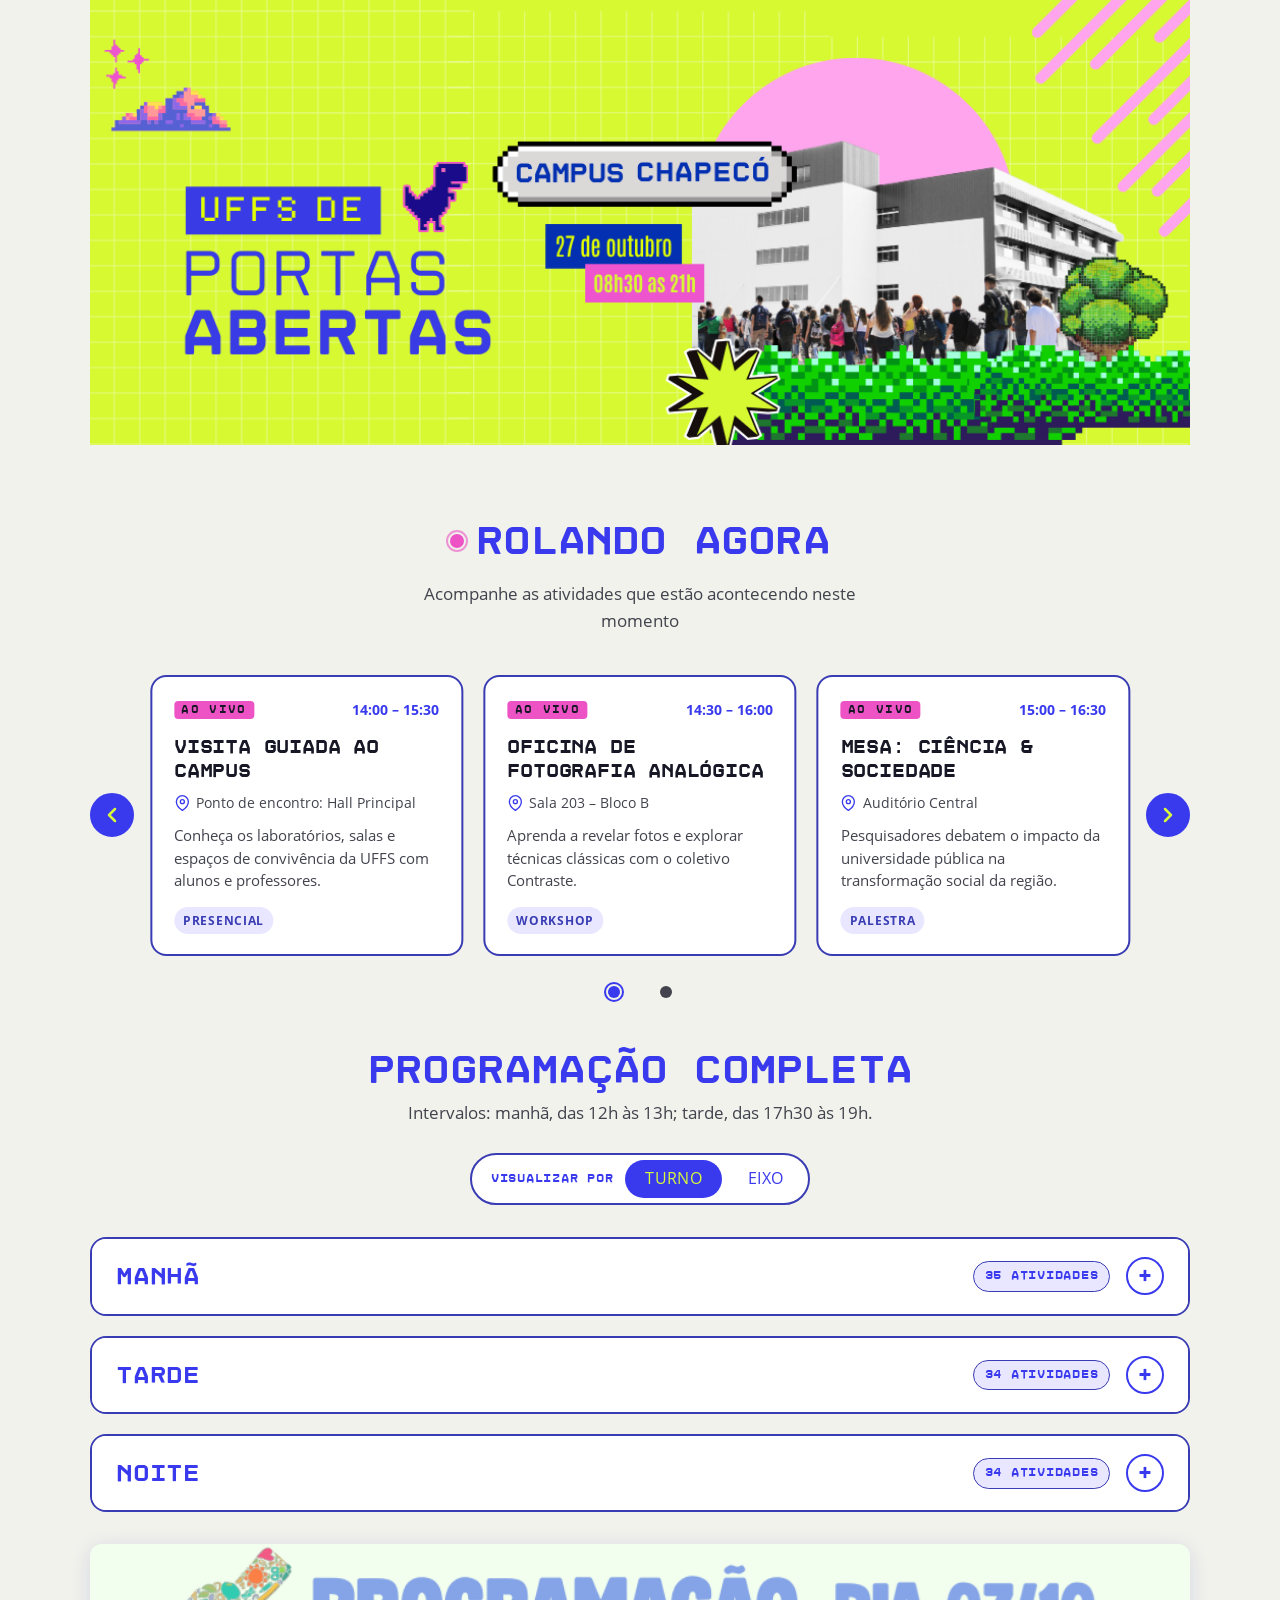
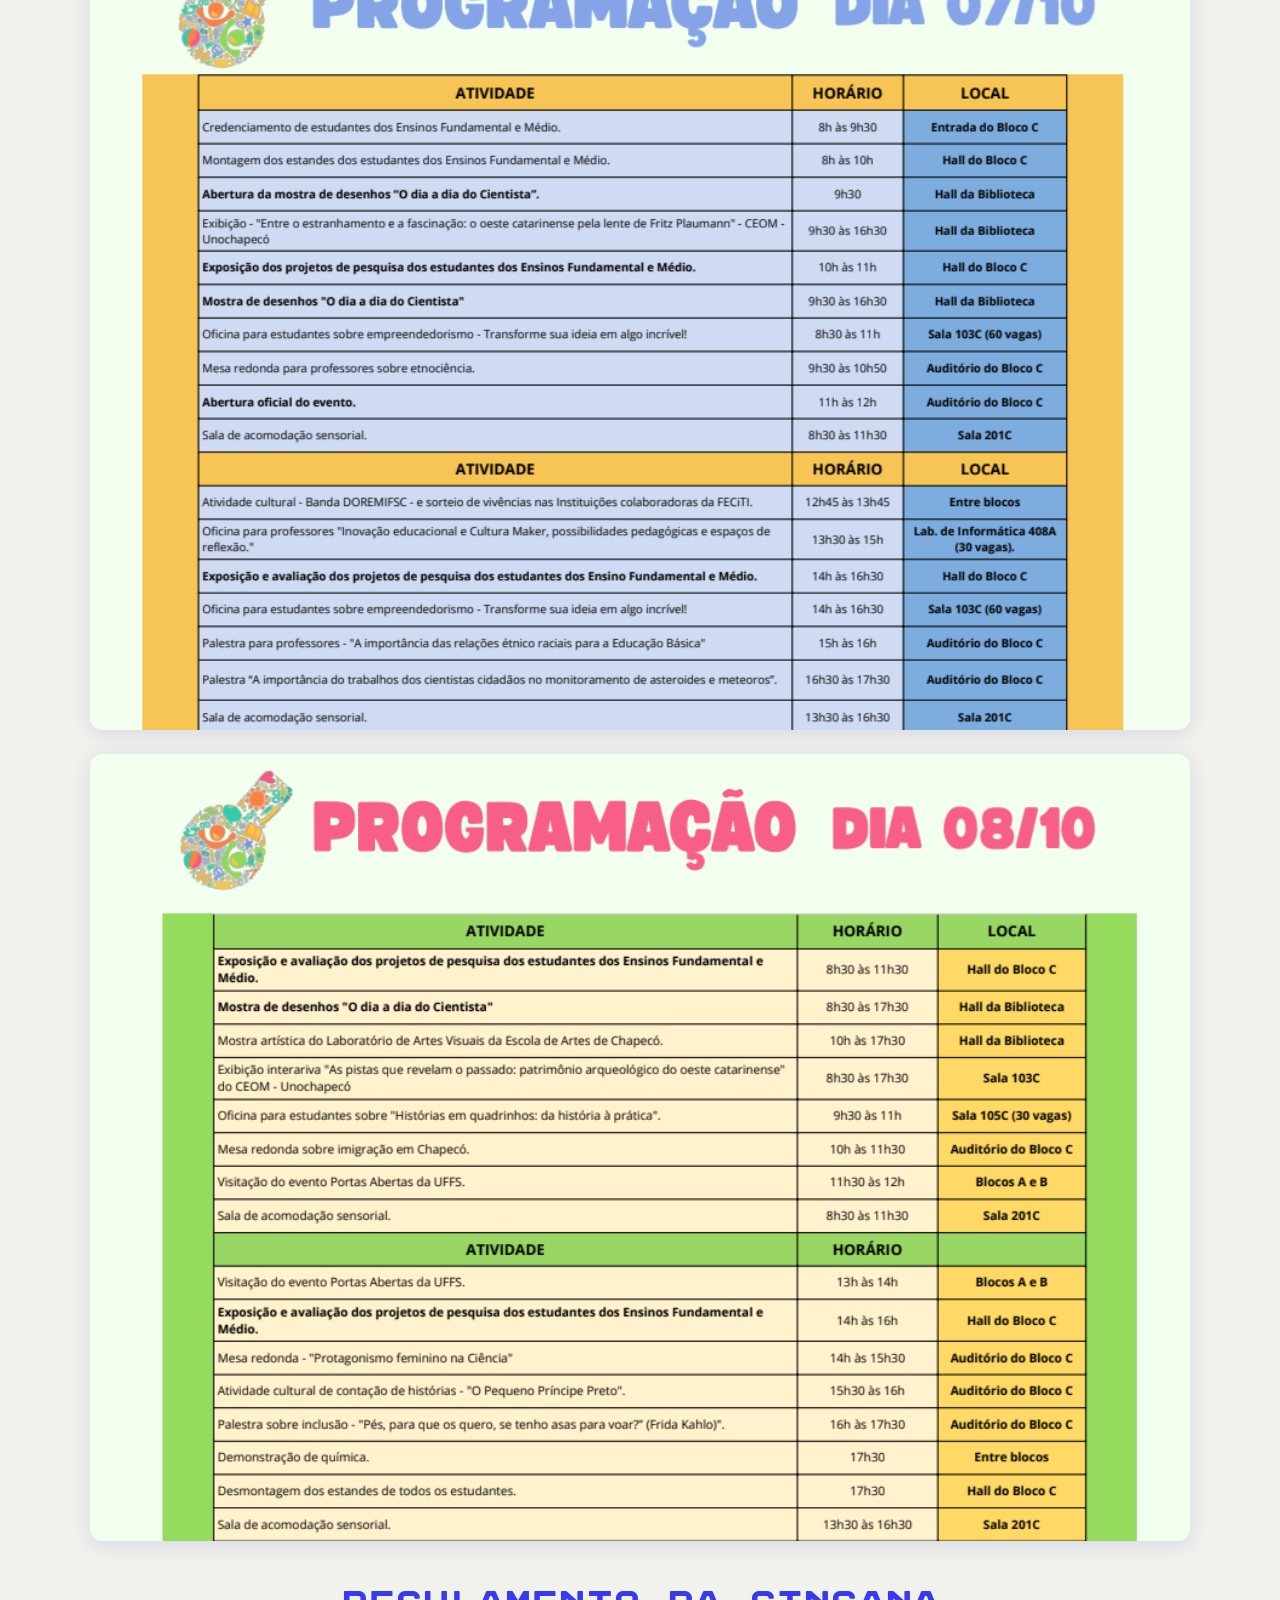
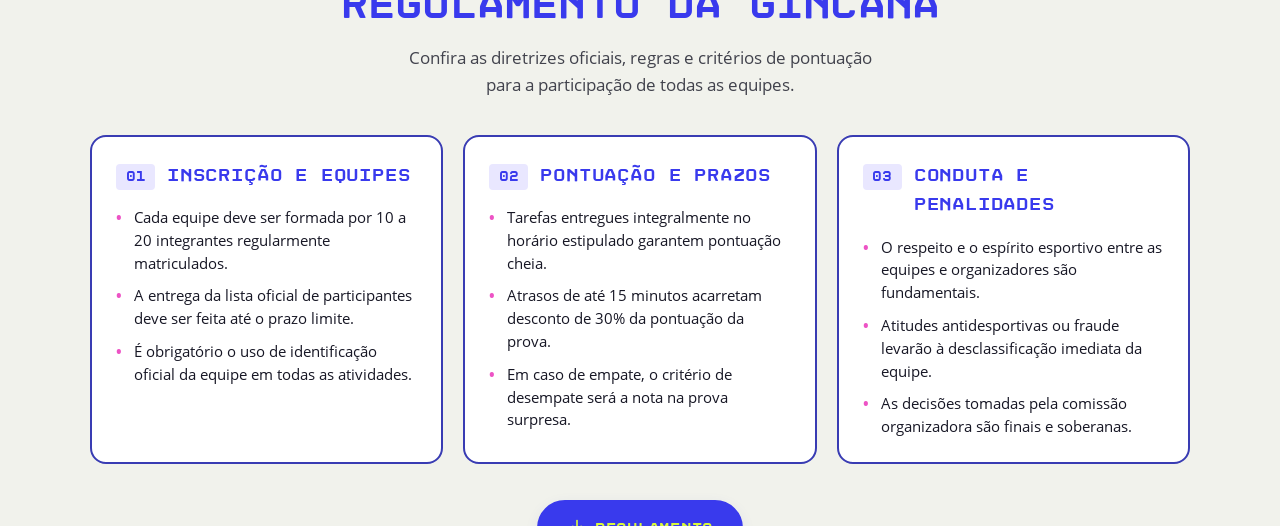
==== commit 1a85dbc0: "Adiciona metadados para compartilhamento social" ====
--- a/frontend/index.html
+++ b/frontend/index.html
@@ -5,6 +5,30 @@
   <meta charset="UTF-8">
   <meta name="viewport" content="width=device-width, initial-scale=1.0">
   <title>UFFS de Portas Abertas – Contraste</title>
+  <meta name="author" content="UFFS de Portas Abertas — Contraste">
+  <meta name="description"
+    content="Confira a programação, as atividades e o regulamento do UFFS de Portas Abertas no Campus Chapecó.">
+  <link rel="canonical" href="https://dfhoss.github.io/portasch2026/frontend/">
+
+  <meta property="og:locale" content="pt_BR">
+  <meta property="og:type" content="website">
+  <meta property="og:site_name" content="UFFS de Portas Abertas — Contraste">
+  <meta property="og:title" content="UFFS de Portas Abertas — Campus Chapecó">
+  <meta property="og:description"
+    content="Confira a programação, as atividades e o regulamento do UFFS de Portas Abertas no Campus Chapecó.">
+  <meta property="og:url" content="https://dfhoss.github.io/portasch2026/frontend/">
+  <meta property="og:image" content="https://dfhoss.github.io/portasch2026/frontend/static/assets/images/hero-desktop.jpg">
+  <meta property="og:image:type" content="image/jpeg">
+  <meta property="og:image:width" content="5938">
+  <meta property="og:image:height" content="1250">
+  <meta property="og:image:alt" content="Banner do UFFS de Portas Abertas no Campus Chapecó">
+
+  <meta name="twitter:card" content="summary_large_image">
+  <meta name="twitter:title" content="UFFS de Portas Abertas — Campus Chapecó">
+  <meta name="twitter:description"
+    content="Confira a programação, as atividades e o regulamento do UFFS de Portas Abertas no Campus Chapecó.">
+  <meta name="twitter:image" content="https://dfhoss.github.io/portasch2026/frontend/static/assets/images/hero-desktop.jpg">
+  <meta name="twitter:image:alt" content="Banner do UFFS de Portas Abertas no Campus Chapecó">
   <link rel="stylesheet" href="static/css/fonts.css">
   <link rel="stylesheet" href="static/css/tokens.css">
   <link rel="stylesheet" href="static/css/main.css">
--- a/frontend/static/css/main.css
+++ b/frontend/static/css/main.css
@@ -135,6 +135,7 @@
 .carousel {
     overflow: hidden;
     width: 100%;
+    padding-inline: 4px;
     padding-block: 4px;
     outline: none;
 }
@@ -439,8 +440,8 @@
 
 /* ===== SEÇÃO REGULAMENTO DA GINCANA ===== */
 .rules-section {
-  margin-top: 56px;
-  padding-top: 16px;
+  margin-top: 32px;
+  padding-top: 0;
 }
 
 .rules-grid {
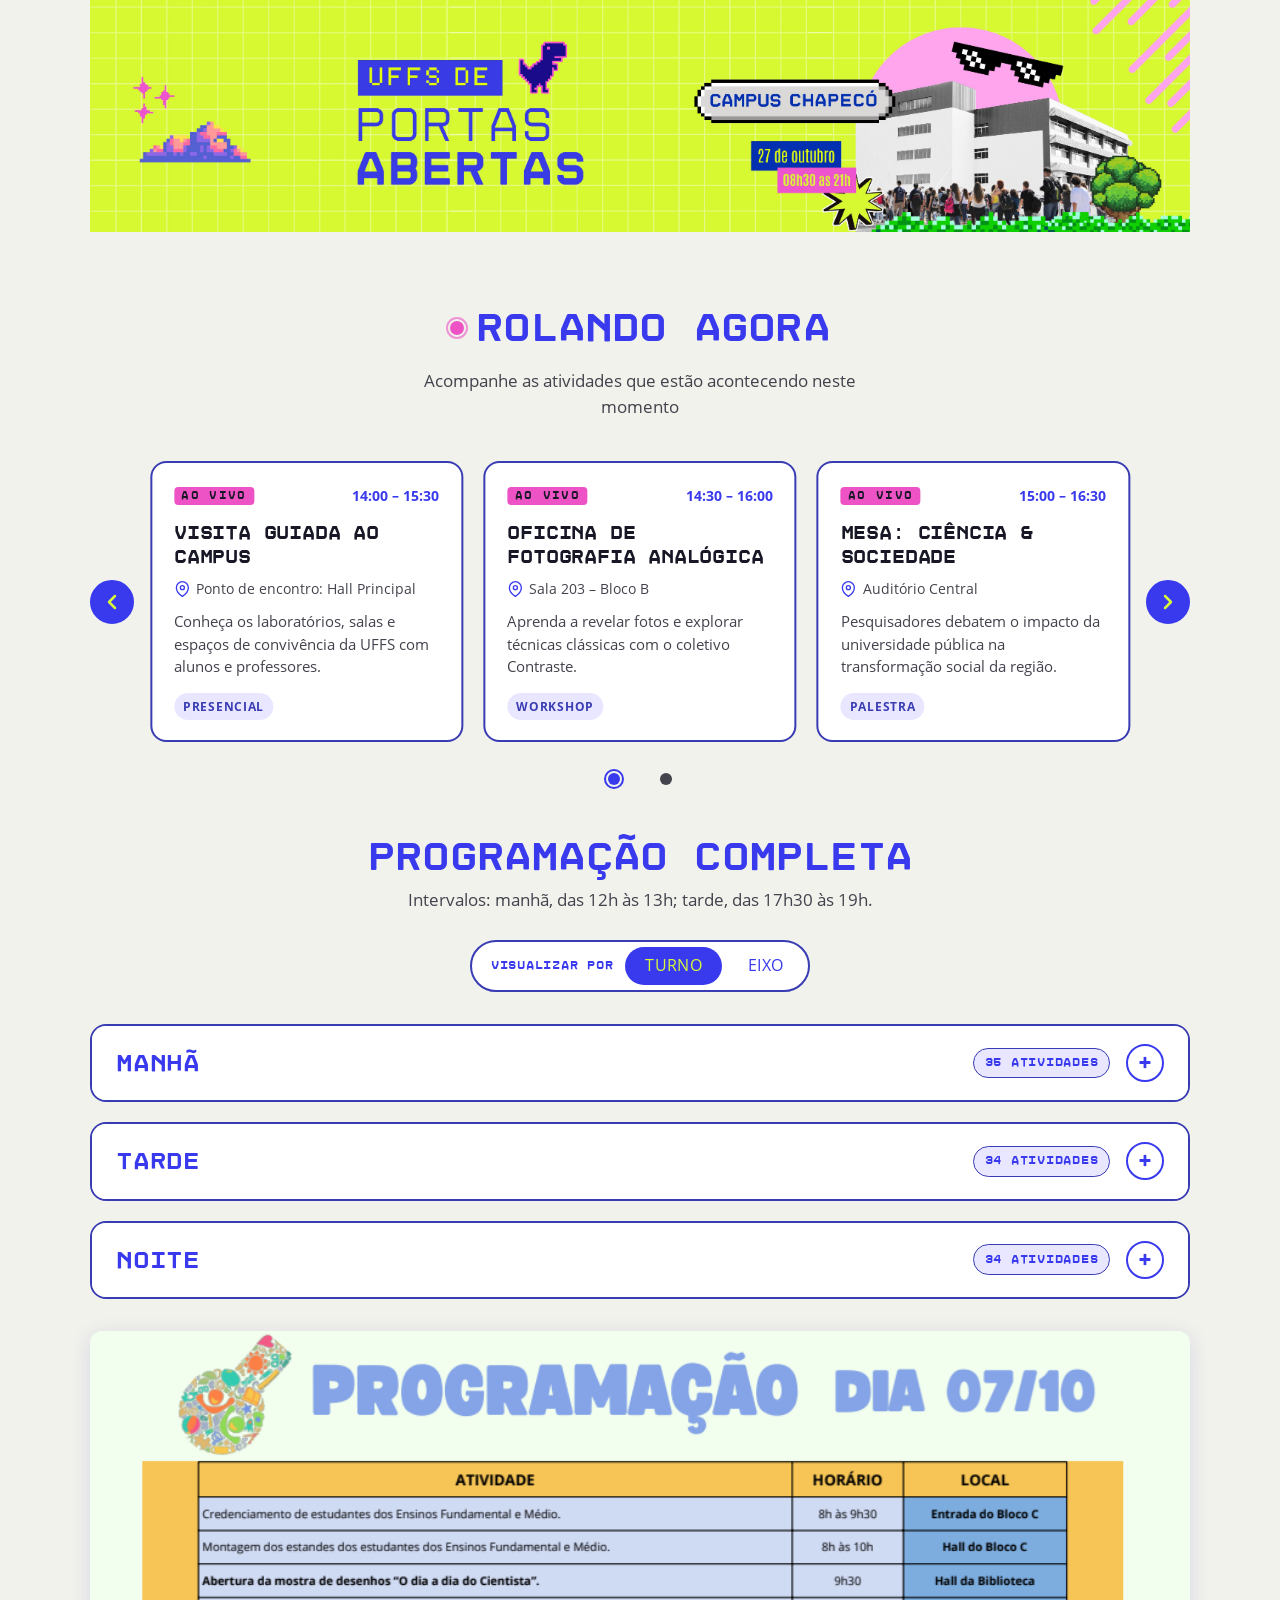
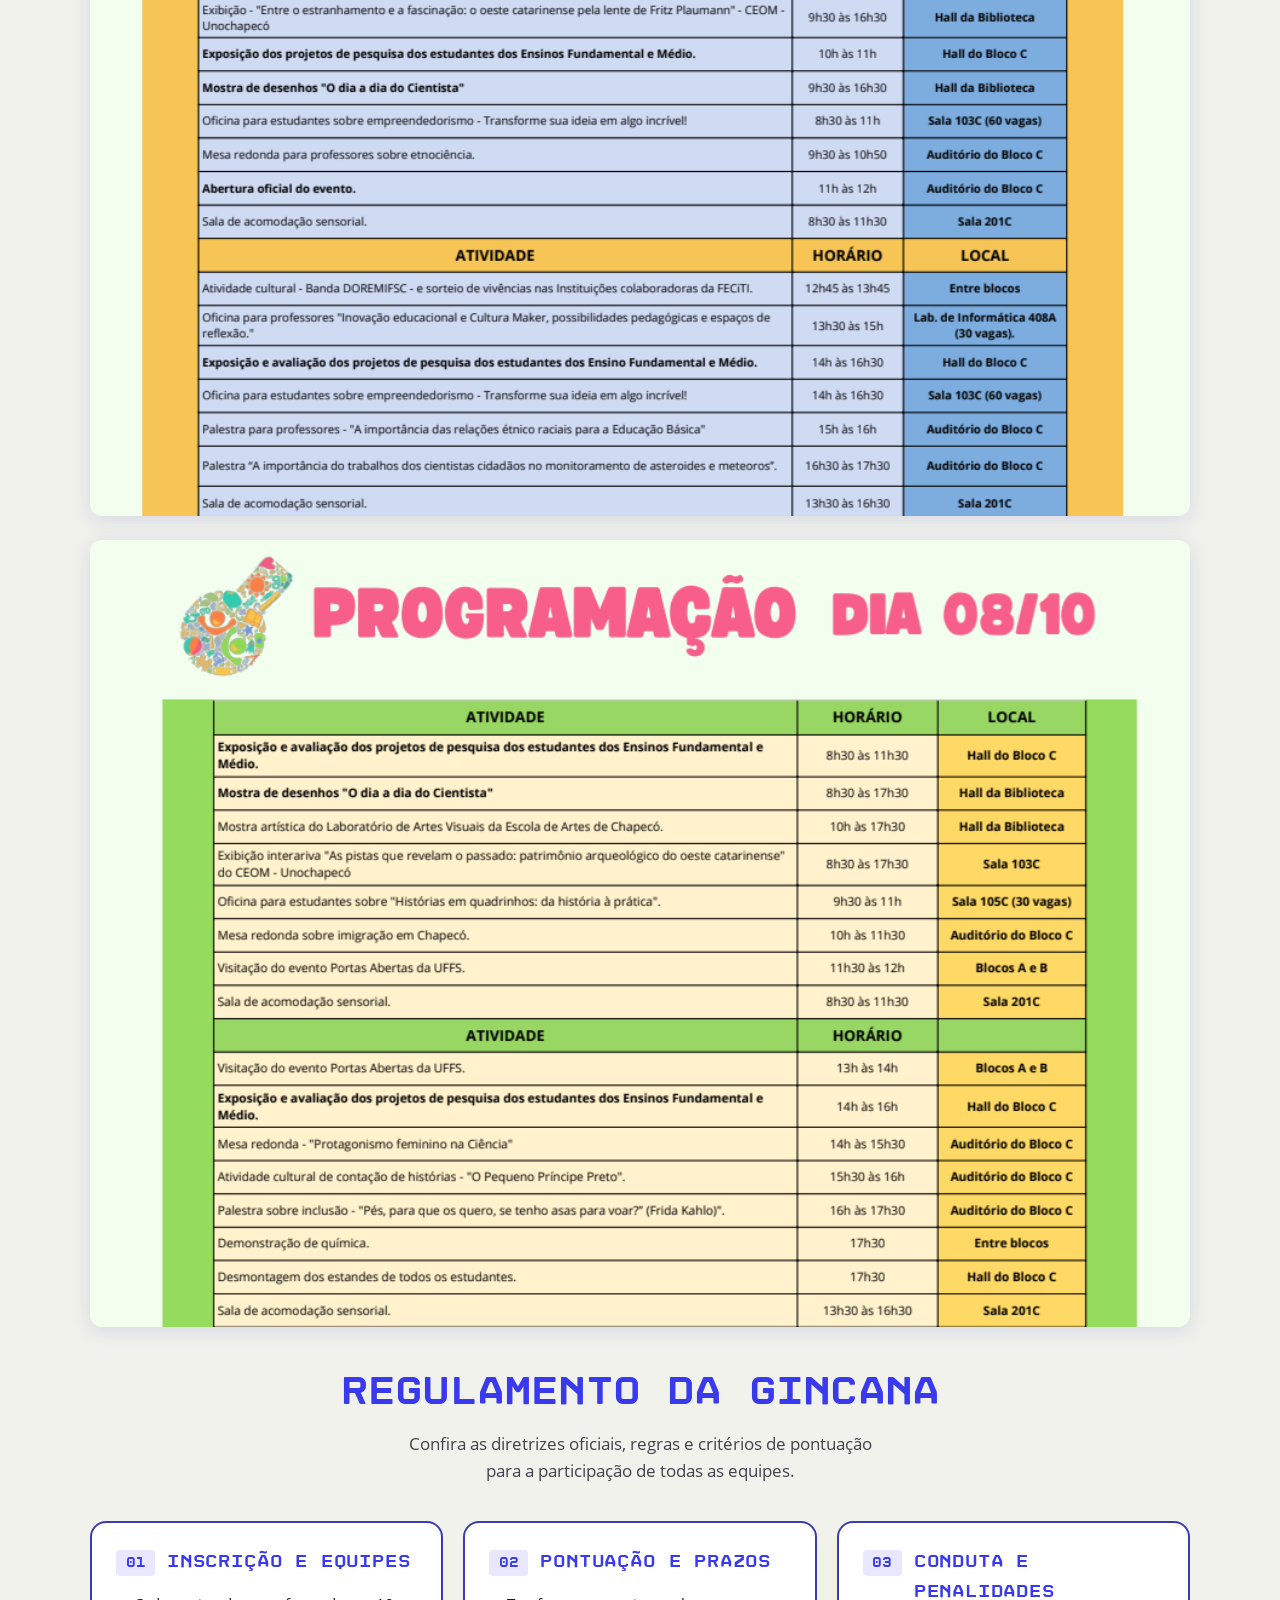
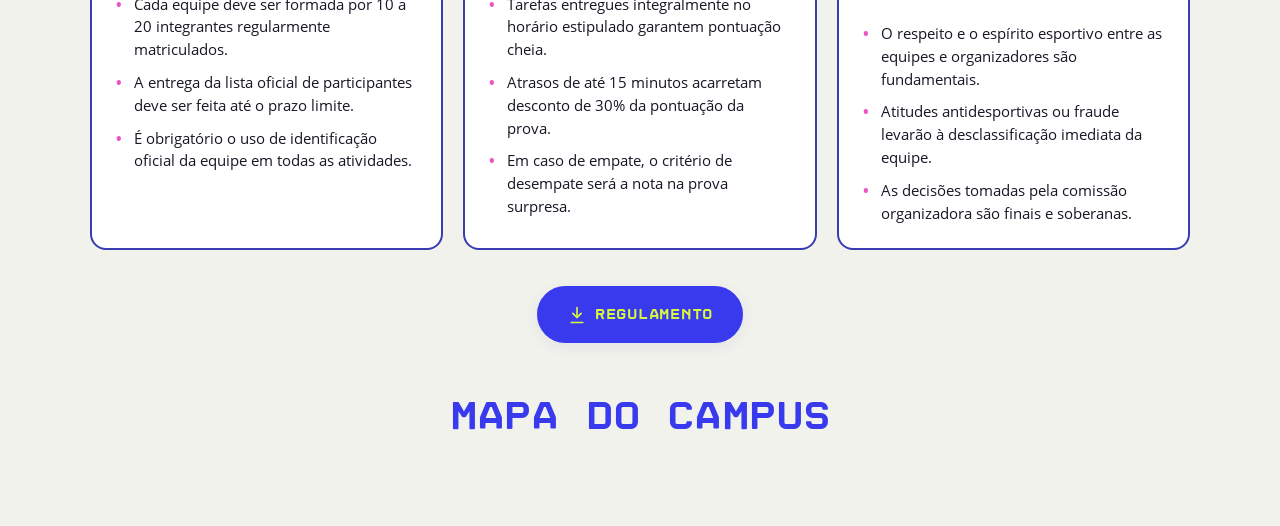
==== commit 3b146d10: "Remove URLs fixas do ngrok" ====
--- a/frontend/index.html
+++ b/frontend/index.html
@@ -4,20 +4,20 @@
 <head>
   <meta charset="UTF-8">
   <meta name="viewport" content="width=device-width, initial-scale=1.0">
-  <title>UFFS de Portas Abertas – Contraste</title>
+  <title>UFFS de Portas Abertas</title>
   <meta name="author" content="UFFS de Portas Abertas — Contraste">
   <meta name="description"
     content="Confira a programação, as atividades e o regulamento do UFFS de Portas Abertas no Campus Chapecó.">
-  <link rel="canonical" href="https://dfhoss.github.io/portasch2026/frontend/">
+  <link rel="canonical" href="/">
 
   <meta property="og:locale" content="pt_BR">
   <meta property="og:type" content="website">
-  <meta property="og:site_name" content="UFFS de Portas Abertas — Contraste">
+  <meta property="og:site_name" content="UFFS de Portas Abertas">
   <meta property="og:title" content="UFFS de Portas Abertas — Campus Chapecó">
   <meta property="og:description"
     content="Confira a programação, as atividades e o regulamento do UFFS de Portas Abertas no Campus Chapecó.">
-  <meta property="og:url" content="https://dfhoss.github.io/portasch2026/frontend/">
-  <meta property="og:image" content="https://dfhoss.github.io/portasch2026/frontend/static/assets/images/hero-desktop.jpg">
+  <meta property="og:url" content="/">
+  <meta property="og:image" content="/static/assets/images/hero-desktop.jpg">
   <meta property="og:image:type" content="image/jpeg">
   <meta property="og:image:width" content="5938">
   <meta property="og:image:height" content="1250">
@@ -27,7 +27,7 @@
   <meta name="twitter:title" content="UFFS de Portas Abertas — Campus Chapecó">
   <meta name="twitter:description"
     content="Confira a programação, as atividades e o regulamento do UFFS de Portas Abertas no Campus Chapecó.">
-  <meta name="twitter:image" content="https://dfhoss.github.io/portasch2026/frontend/static/assets/images/hero-desktop.jpg">
+  <meta name="twitter:image" content="/static/assets/images/hero-desktop.jpg">
   <meta name="twitter:image:alt" content="Banner do UFFS de Portas Abertas no Campus Chapecó">
   <link rel="stylesheet" href="static/css/fonts.css">
   <link rel="stylesheet" href="static/css/tokens.css">
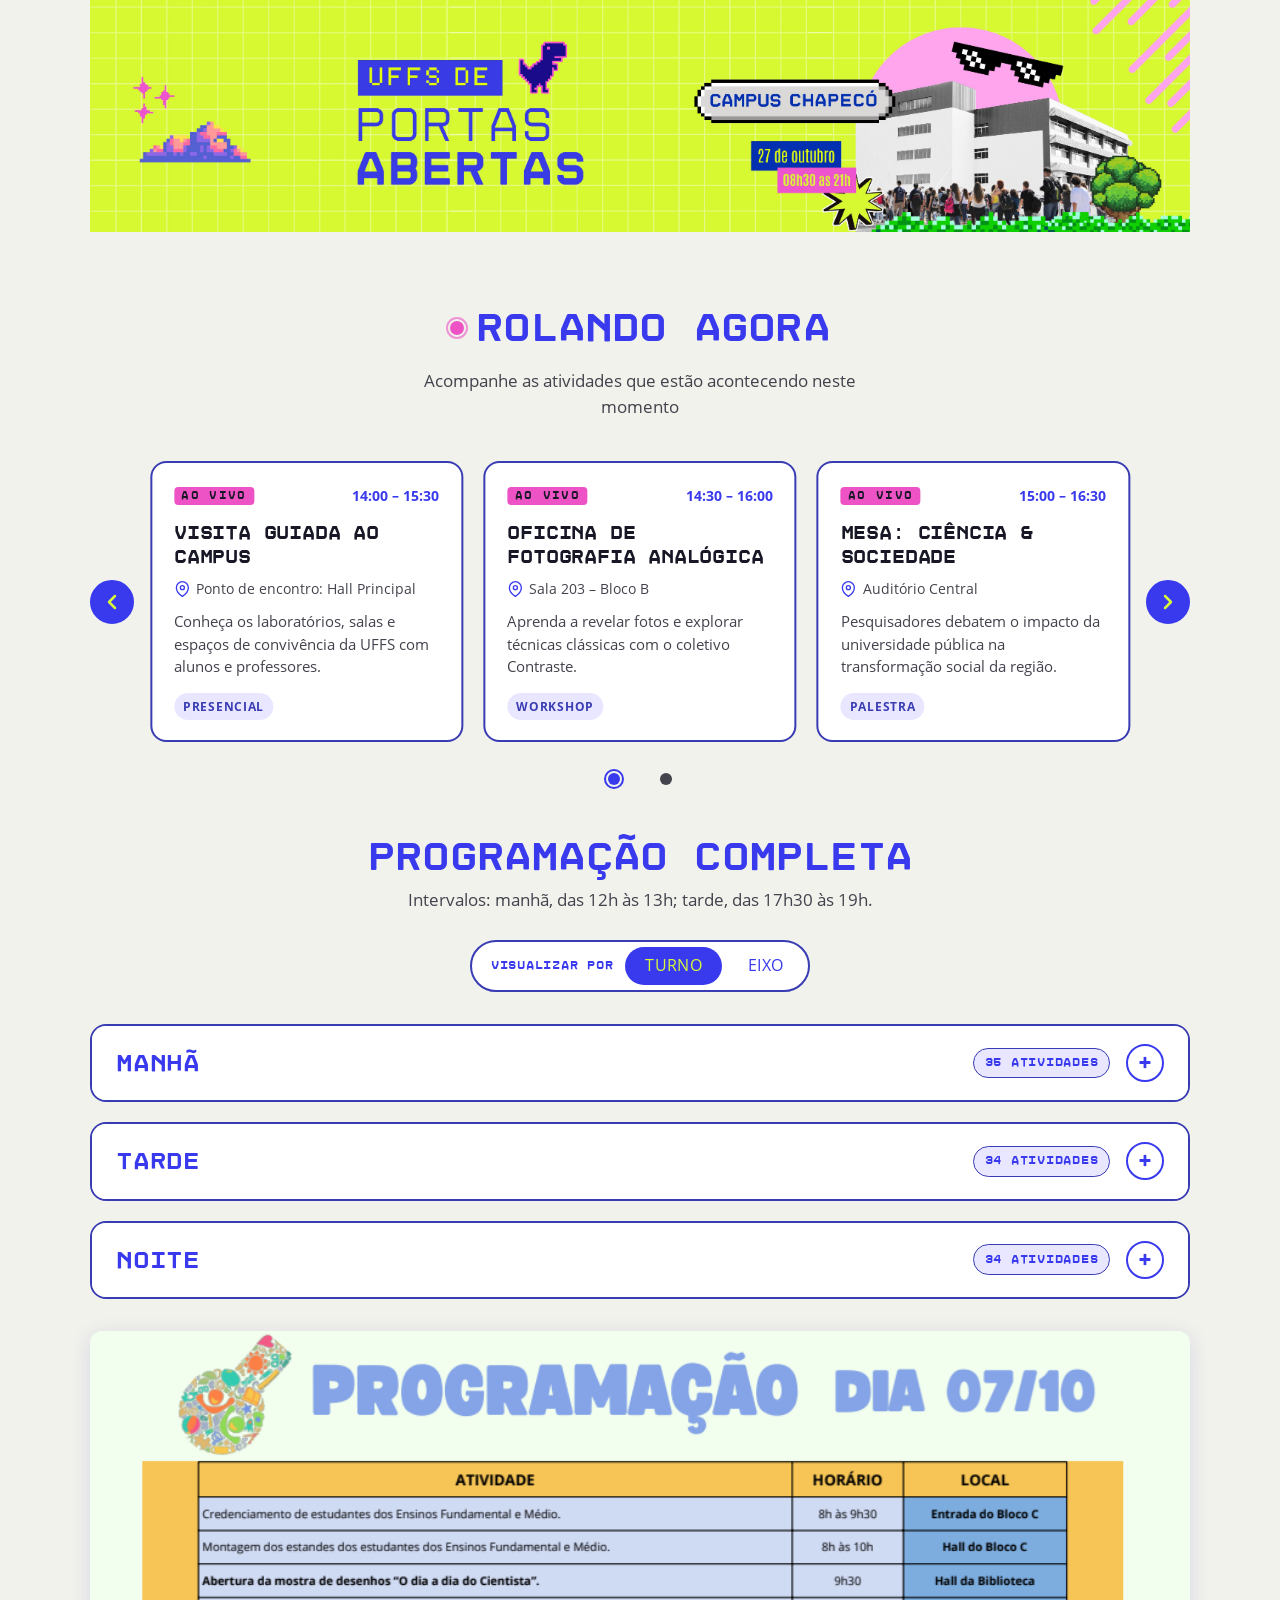
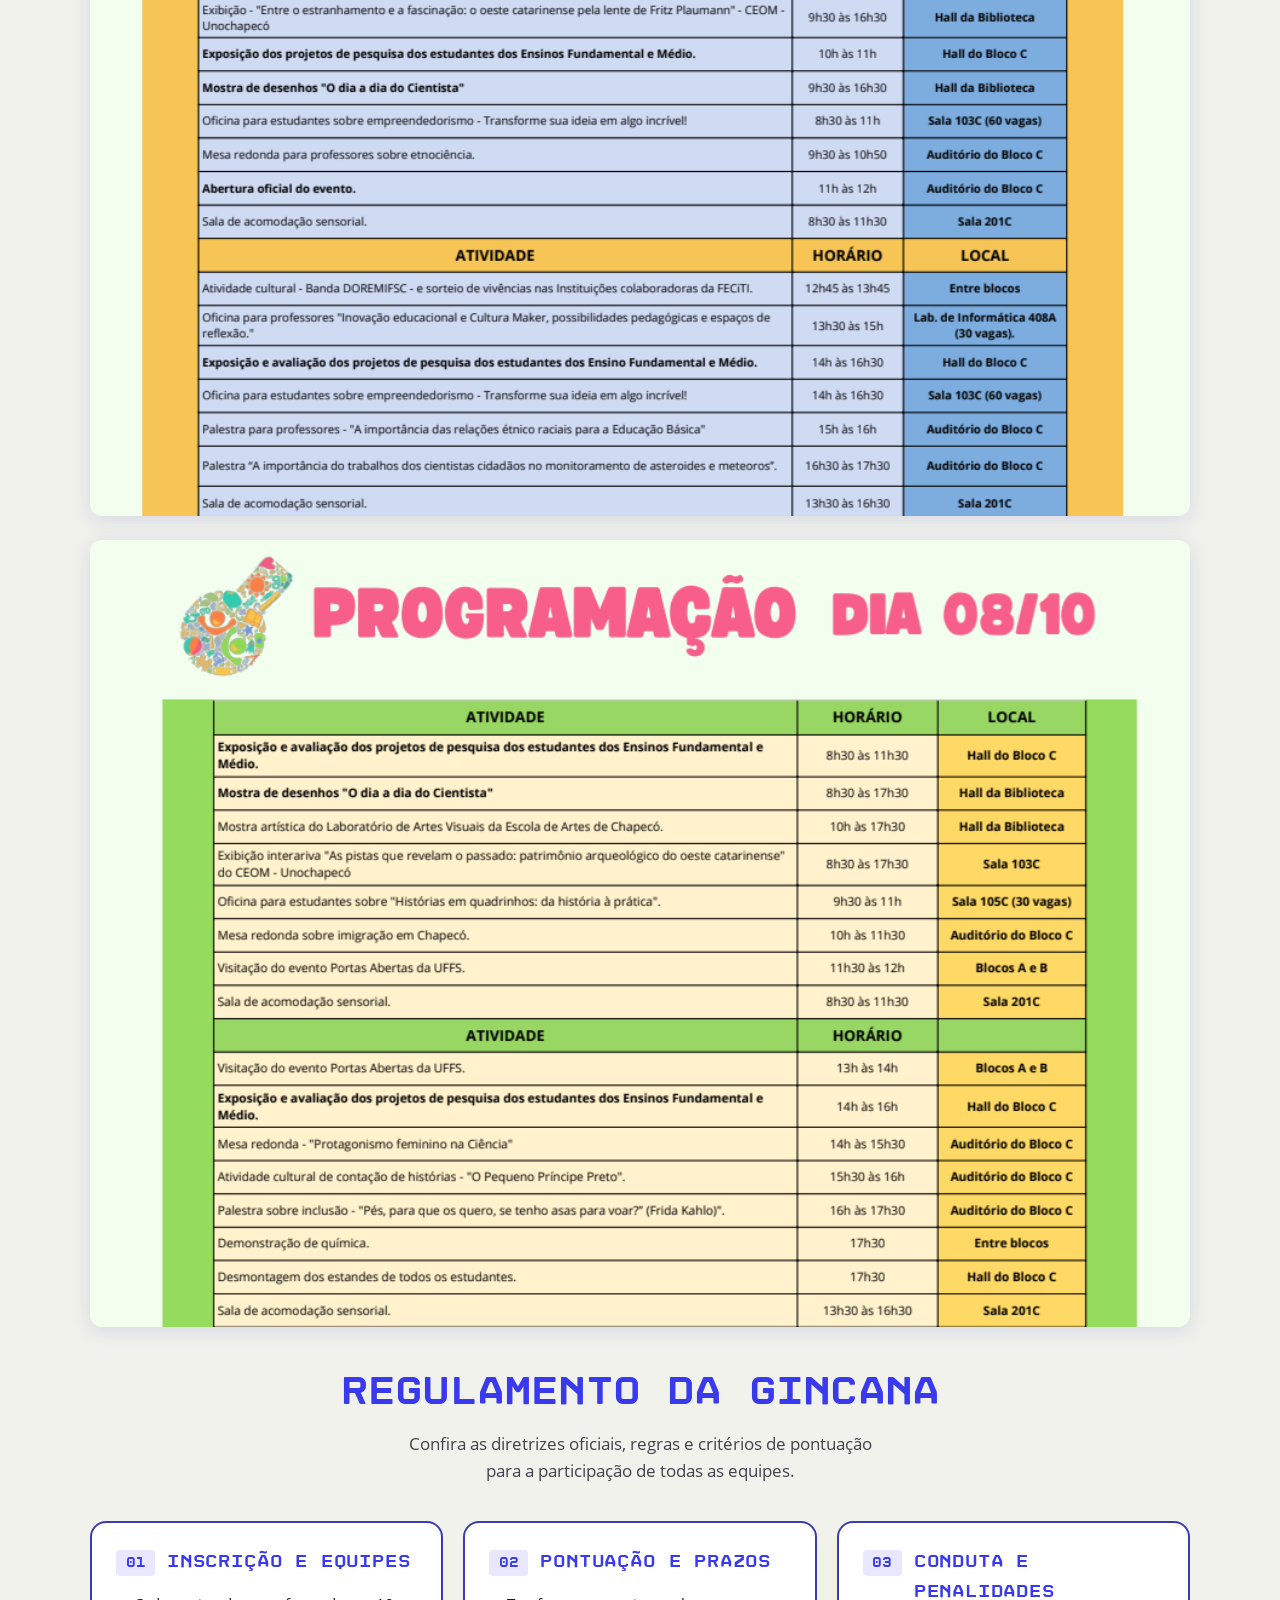
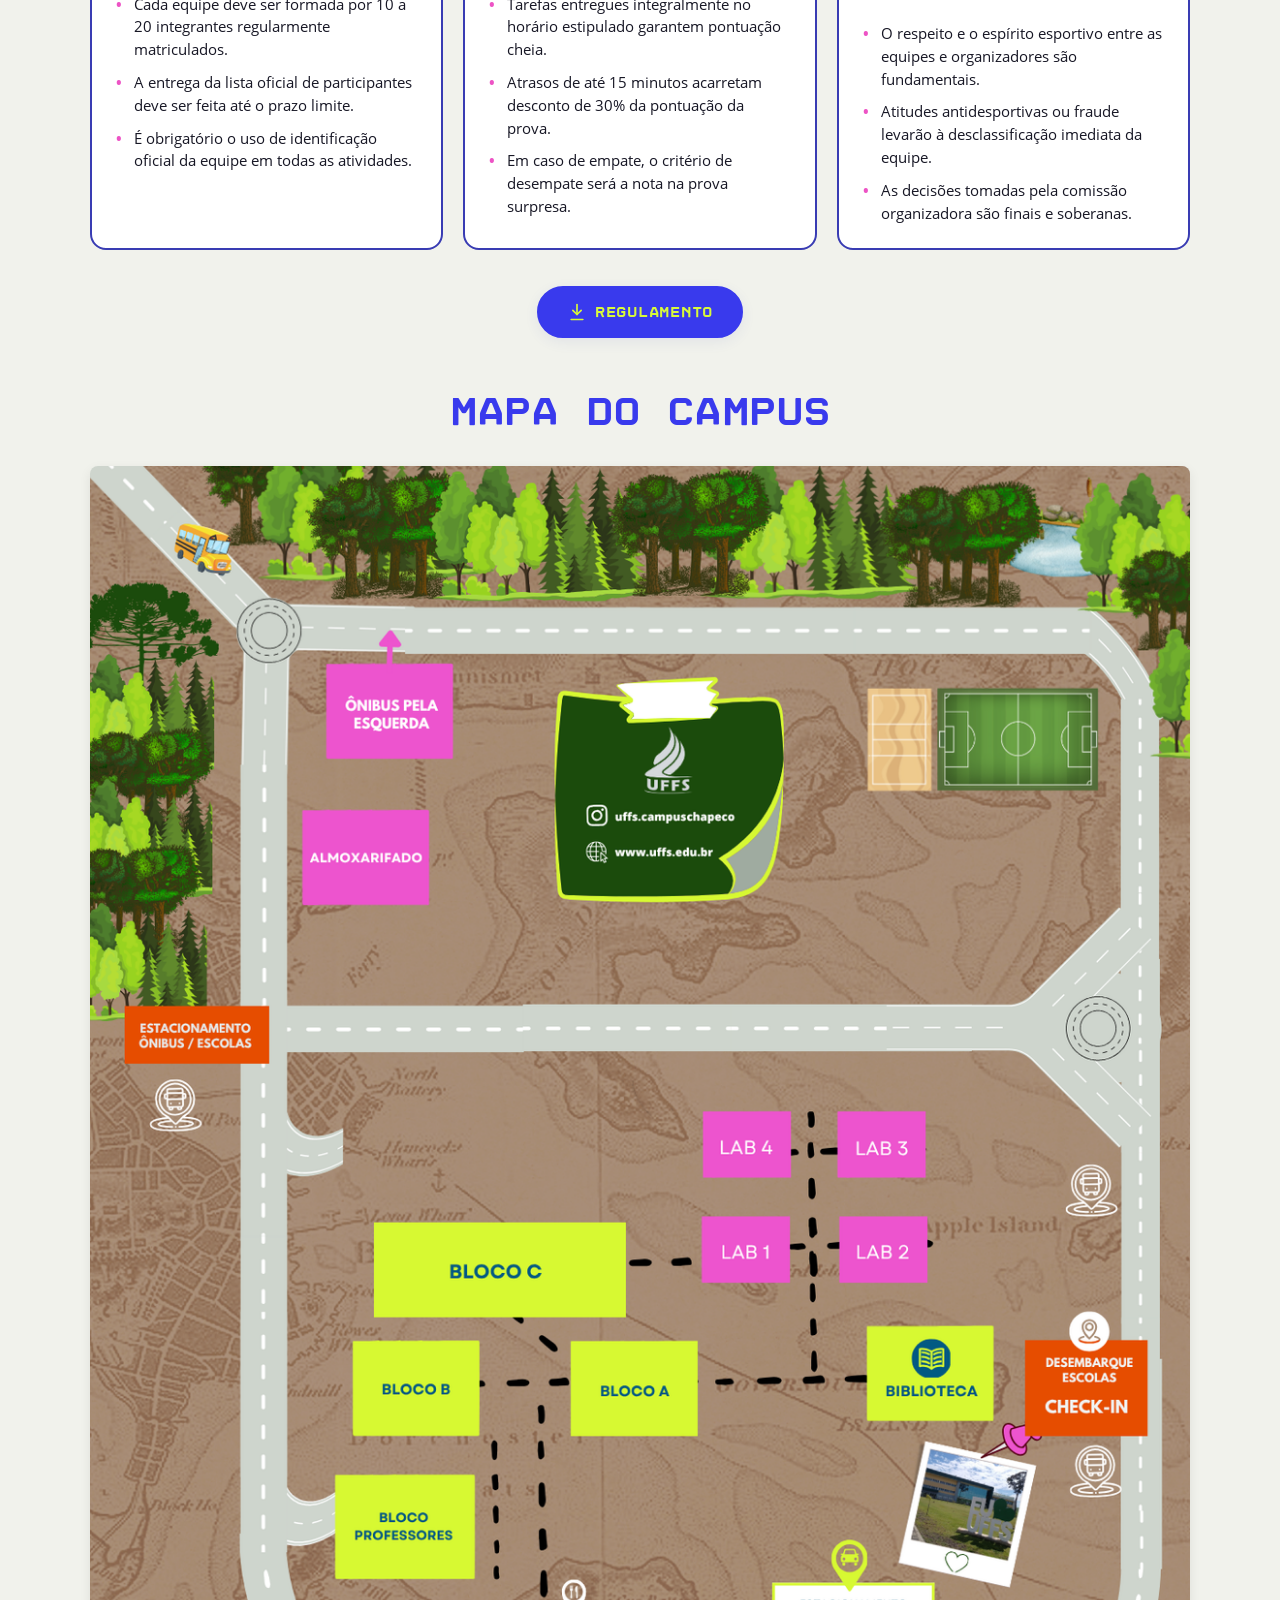
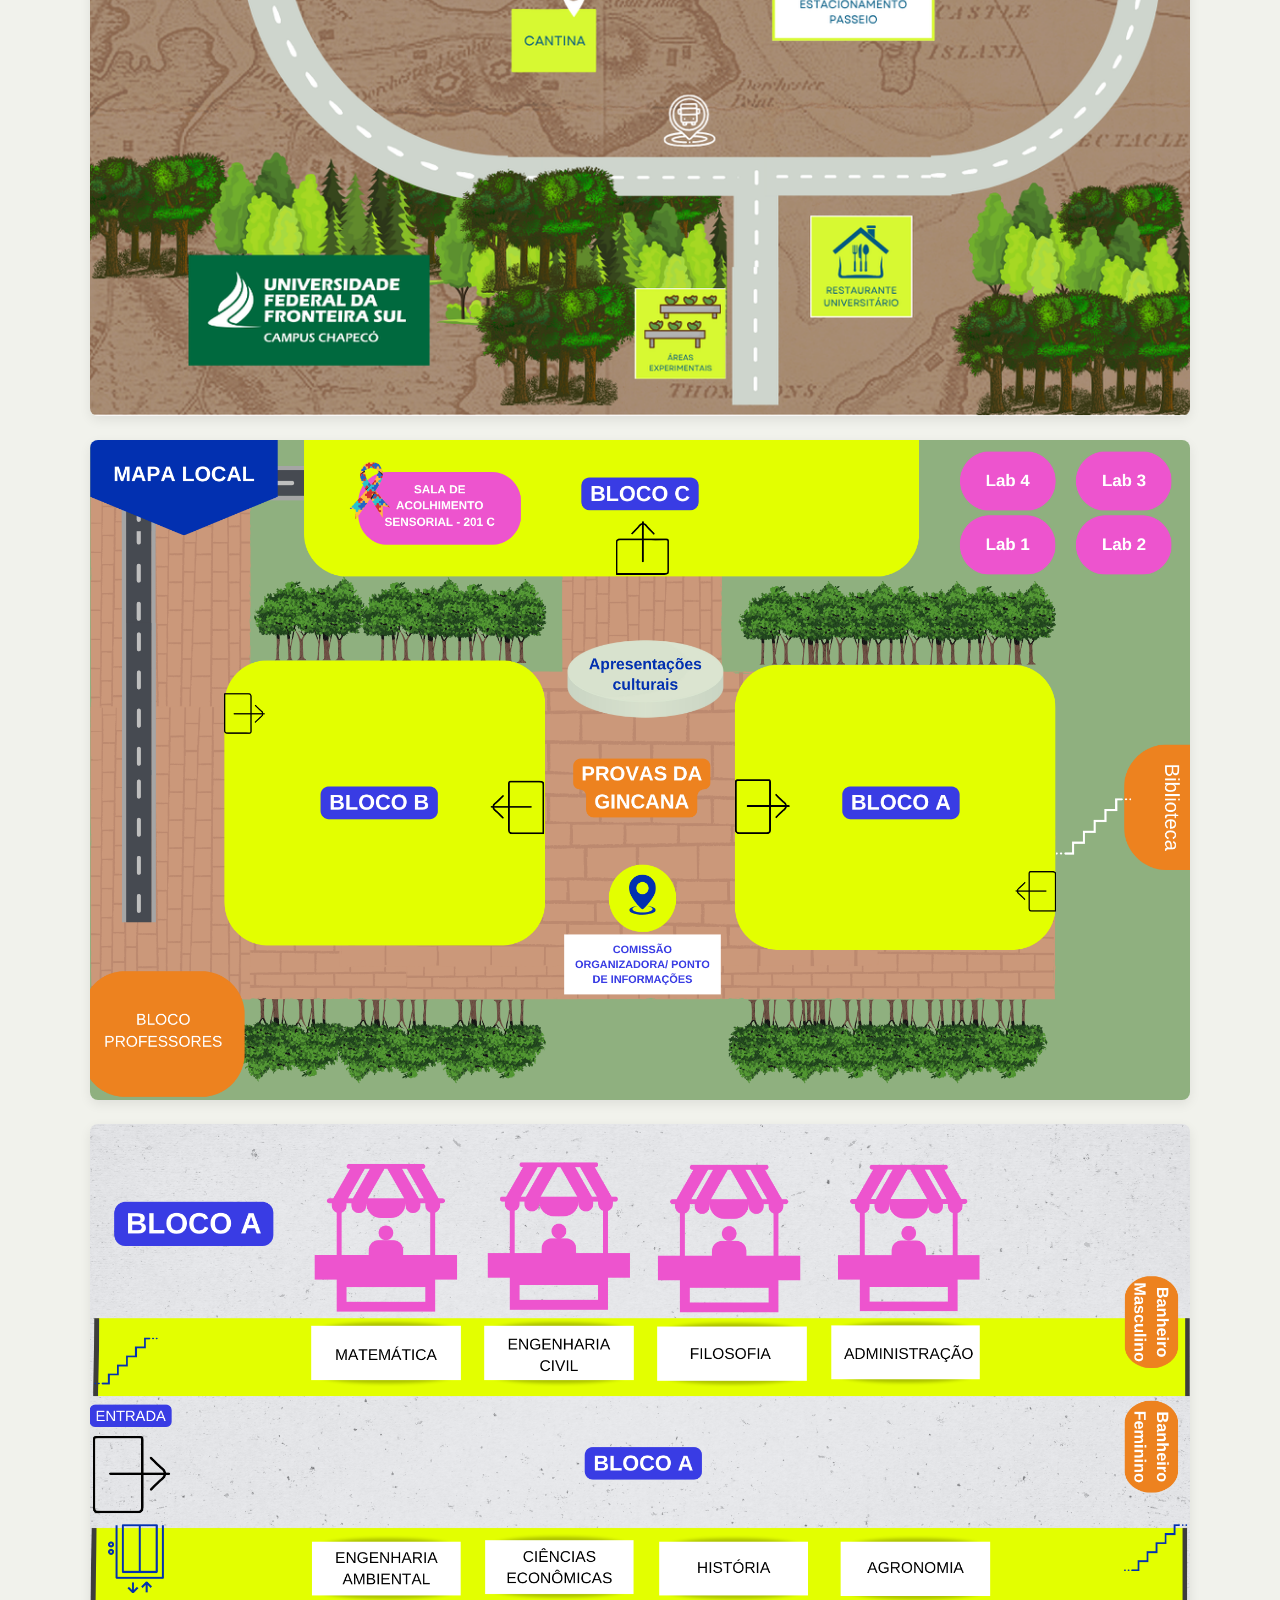
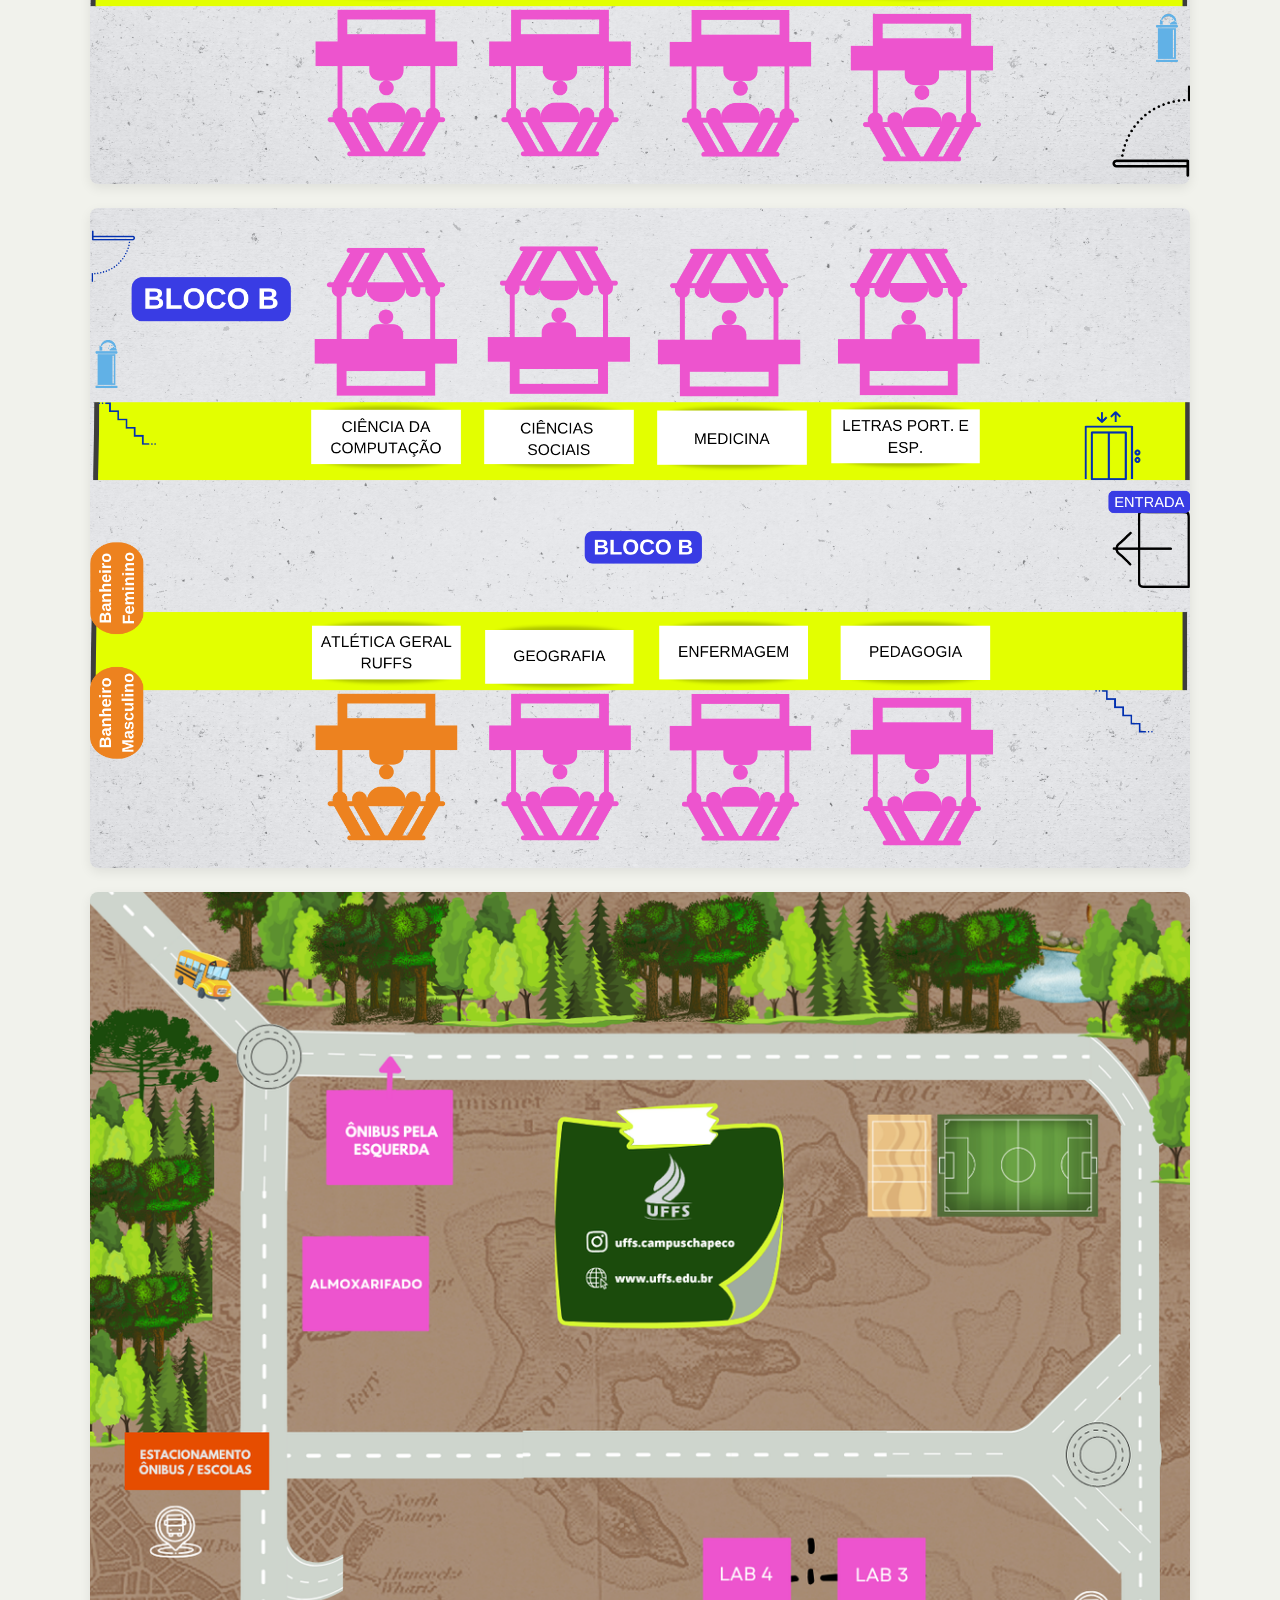
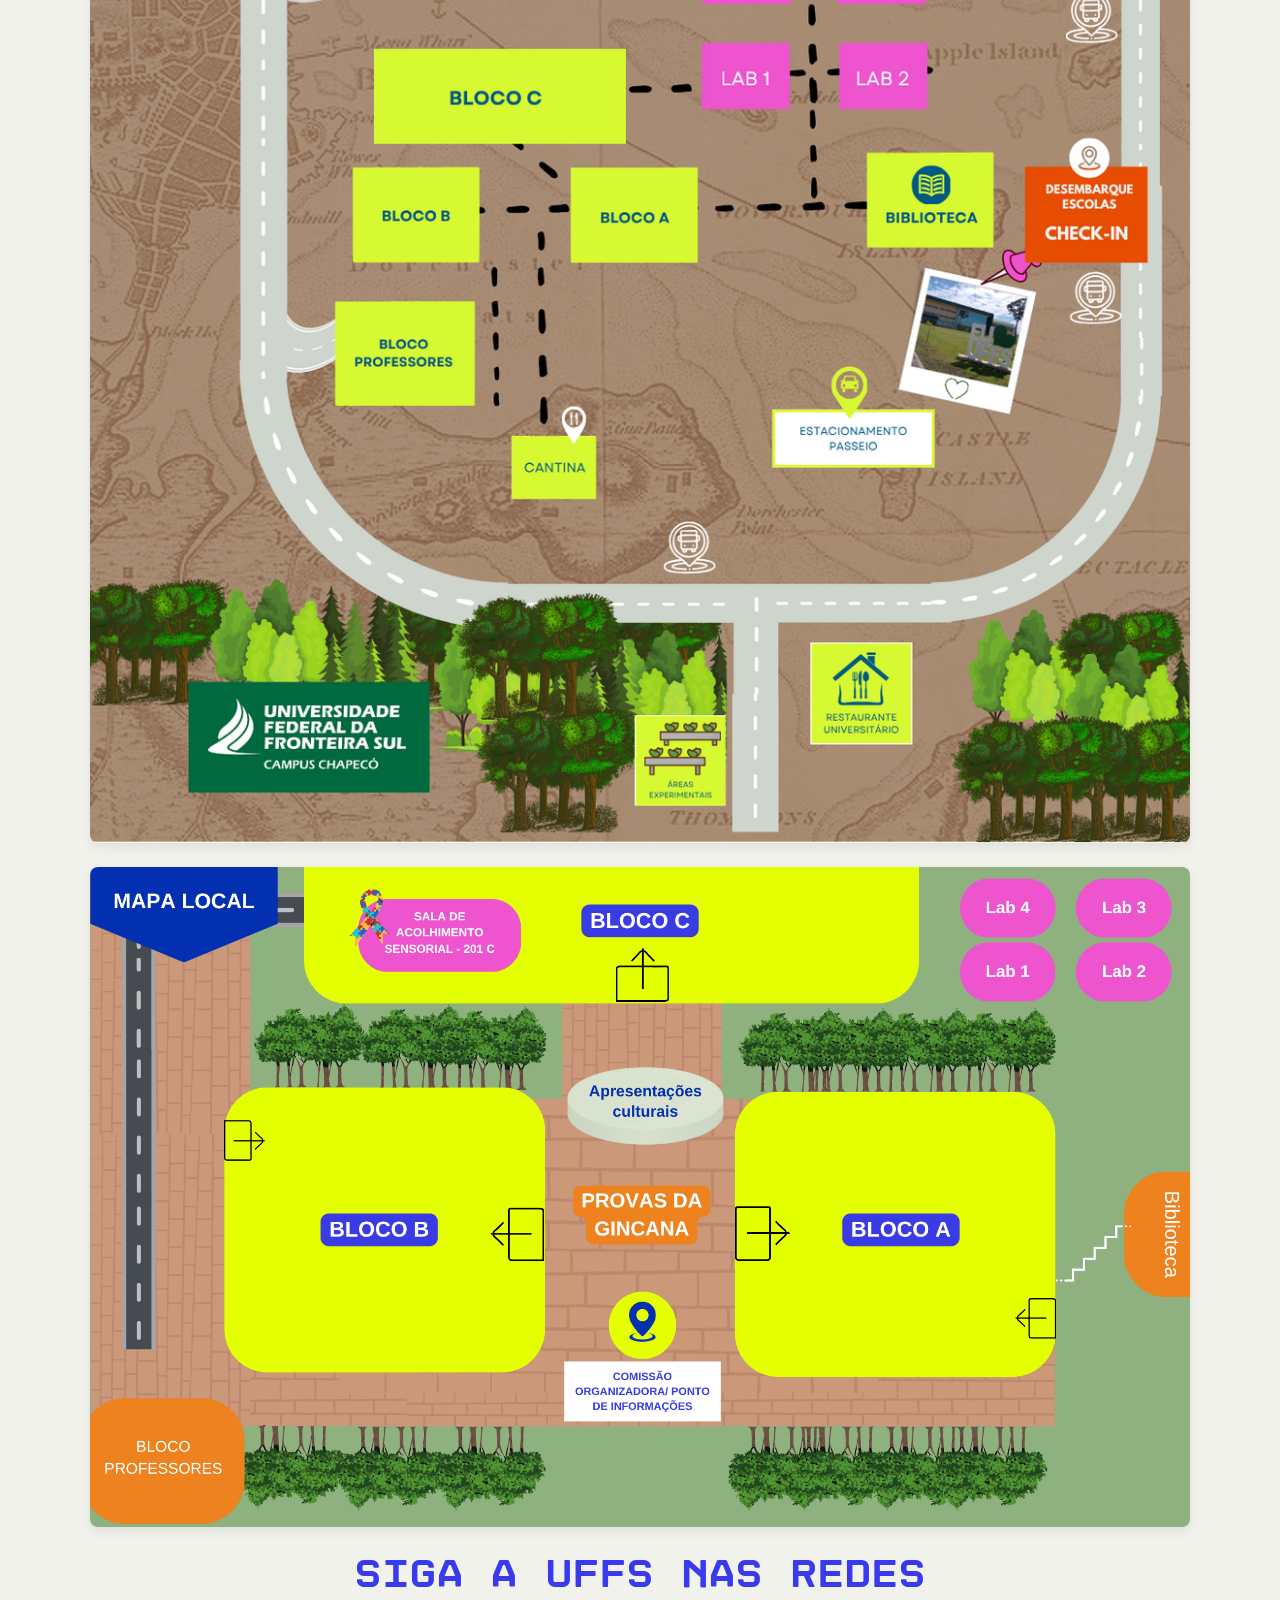
==== commit 41d41437: "images map" ====
--- a/frontend/index.html
+++ b/frontend/index.html
@@ -33,6 +33,7 @@
   <link rel="stylesheet" href="static/css/tokens.css">
   <link rel="stylesheet" href="static/css/main.css">
   <link rel="stylesheet" href="./static/css/schedule.css">
+  <link rel="stylesheet" href="./static/css/map.css">
 </head>
 
 <body>
@@ -59,127 +60,127 @@
 
       <div class="carousel-stage">
         <div class="carousel-wrapper">
-        <button class="carousel-btn prev" aria-label="Atividade anterior" type="button">
-          <svg width="24" height="24" viewBox="0 0 24 24" fill="none" stroke="currentColor" stroke-width="2.5"
-            stroke-linecap="round" stroke-linejoin="round">
-            <polyline points="15 18 9 12 15 6"></polyline>
-          </svg>
-        </button>
-
-        <div class="carousel" role="region" aria-label="Carrossel de atividades ao vivo" tabindex="0">
-          <div class="carousel-track">
-
-            <!-- Card 1 -->
-            <article class="activity-card">
-              <div class="card-top">
-                <span class="status-badge live">AO VIVO</span>
-                <span class="card-time">14:00 – 15:30</span>
-              </div>
-              <h3 class="card-title">Visita guiada ao Campus</h3>
-              <p class="card-location">
-                <svg width="16" height="16" viewBox="0 0 24 24" fill="none" stroke="currentColor" stroke-width="2">
-                  <path d="M21 10c0 7-9 13-9 13s-9-6-9-13a9 9 0 0 1 18 0z"></path>
-                  <circle cx="12" cy="10" r="3"></circle>
-                </svg>
-                Ponto de encontro: Hall Principal
-              </p>
-              <p class="card-desc">Conheça os laboratórios, salas e espaços de convivência da UFFS com alunos e
-                professores.</p>
-              <div class="card-footer">
-                <span class="card-tag">Presencial</span>
-              </div>
-            </article>
-
-            <!-- Card 2 -->
-            <article class="activity-card">
-              <div class="card-top">
-                <span class="status-badge live">AO VIVO</span>
-                <span class="card-time">14:30 – 16:00</span>
-              </div>
-              <h3 class="card-title">Oficina de Fotografia Analógica</h3>
-              <p class="card-location">
-                <svg width="16" height="16" viewBox="0 0 24 24" fill="none" stroke="currentColor" stroke-width="2">
-                  <path d="M21 10c0 7-9 13-9 13s-9-6-9-13a9 9 0 0 1 18 0z"></path>
-                  <circle cx="12" cy="10" r="3"></circle>
-                </svg>
-                Sala 203 – Bloco B
-              </p>
-              <p class="card-desc">Aprenda a revelar fotos e explorar técnicas clássicas com o coletivo Contraste.</p>
-              <div class="card-footer">
-                <span class="card-tag">Workshop</span>
-              </div>
-            </article>
-
-            <!-- Card 3 -->
-            <article class="activity-card">
-              <div class="card-top">
-                <span class="status-badge live">AO VIVO</span>
-                <span class="card-time">15:00 – 16:30</span>
-              </div>
-              <h3 class="card-title">Mesa: Ciência & Sociedade</h3>
-              <p class="card-location">
-                <svg width="16" height="16" viewBox="0 0 24 24" fill="none" stroke="currentColor" stroke-width="2">
-                  <path d="M21 10c0 7-9 13-9 13s-9-6-9-13a9 9 0 0 1 18 0z"></path>
-                  <circle cx="12" cy="10" r="3"></circle>
-                </svg>
-                Auditório Central
-              </p>
-              <p class="card-desc">Pesquisadores debatem o impacto da universidade pública na transformação social da
-                região.</p>
-              <div class="card-footer">
-                <span class="card-tag">Palestra</span>
-              </div>
-            </article>
-
-            <!-- Card 4 -->
-            <article class="activity-card">
-              <div class="card-top">
-                <span class="status-badge soon">EM BREVE</span>
-                <span class="card-time">16:00 – 17:00</span>
-              </div>
-              <h3 class="card-title">Show de Talentos UFFS</h3>
-              <p class="card-location">
-                <svg width="16" height="16" viewBox="0 0 24 24" fill="none" stroke="currentColor" stroke-width="2">
-                  <path d="M21 10c0 7-9 13-9 13s-9-6-9-13a9 9 0 0 1 18 0z"></path>
-                  <circle cx="12" cy="10" r="3"></circle>
-                </svg>
-                Área de Convivência
-              </p>
-              <p class="card-desc">Apresentações musicais, teatro e performances dos estudantes do campus.</p>
-              <div class="card-footer">
-                <span class="card-tag">Cultural</span>
-              </div>
-            </article>
-
-            <!-- Card 5 -->
-            <article class="activity-card">
-              <div class="card-top">
-                <span class="status-badge live">AO VIVO</span>
-                <span class="card-time">14:00 – 17:00</span>
-              </div>
-              <h3 class="card-title">Feira de Projetos de Extensão</h3>
-              <p class="card-location">
-                <svg width="16" height="16" viewBox="0 0 24 24" fill="none" stroke="currentColor" stroke-width="2">
-                  <path d="M21 10c0 7-9 13-9 13s-9-6-9-13a9 9 0 0 1 18 0z"></path>
-                  <circle cx="12" cy="10" r="3"></circle>
-                </svg>
-                Pátio Externo
-              </p>
-              <p class="card-desc">Conheça os projetos que a universidade desenvolve junto à comunidade.</p>
-              <div class="card-footer">
-                <span class="card-tag">Exposição</span>
-              </div>
-            </article>
-
+          <button class="carousel-btn prev" aria-label="Atividade anterior" type="button">
+            <svg width="24" height="24" viewBox="0 0 24 24" fill="none" stroke="currentColor" stroke-width="2.5"
+              stroke-linecap="round" stroke-linejoin="round">
+              <polyline points="15 18 9 12 15 6"></polyline>
+            </svg>
+          </button>
+
+          <div class="carousel" role="region" aria-label="Carrossel de atividades ao vivo" tabindex="0">
+            <div class="carousel-track">
+
+              <!-- Card 1 -->
+              <article class="activity-card">
+                <div class="card-top">
+                  <span class="status-badge live">AO VIVO</span>
+                  <span class="card-time">14:00 – 15:30</span>
+                </div>
+                <h3 class="card-title">Visita guiada ao Campus</h3>
+                <p class="card-location">
+                  <svg width="16" height="16" viewBox="0 0 24 24" fill="none" stroke="currentColor" stroke-width="2">
+                    <path d="M21 10c0 7-9 13-9 13s-9-6-9-13a9 9 0 0 1 18 0z"></path>
+                    <circle cx="12" cy="10" r="3"></circle>
+                  </svg>
+                  Ponto de encontro: Hall Principal
+                </p>
+                <p class="card-desc">Conheça os laboratórios, salas e espaços de convivência da UFFS com alunos e
+                  professores.</p>
+                <div class="card-footer">
+                  <span class="card-tag">Presencial</span>
+                </div>
+              </article>
+
+              <!-- Card 2 -->
+              <article class="activity-card">
+                <div class="card-top">
+                  <span class="status-badge live">AO VIVO</span>
+                  <span class="card-time">14:30 – 16:00</span>
+                </div>
+                <h3 class="card-title">Oficina de Fotografia Analógica</h3>
+                <p class="card-location">
+                  <svg width="16" height="16" viewBox="0 0 24 24" fill="none" stroke="currentColor" stroke-width="2">
+                    <path d="M21 10c0 7-9 13-9 13s-9-6-9-13a9 9 0 0 1 18 0z"></path>
+                    <circle cx="12" cy="10" r="3"></circle>
+                  </svg>
+                  Sala 203 – Bloco B
+                </p>
+                <p class="card-desc">Aprenda a revelar fotos e explorar técnicas clássicas com o coletivo Contraste.</p>
+                <div class="card-footer">
+                  <span class="card-tag">Workshop</span>
+                </div>
+              </article>
+
+              <!-- Card 3 -->
+              <article class="activity-card">
+                <div class="card-top">
+                  <span class="status-badge live">AO VIVO</span>
+                  <span class="card-time">15:00 – 16:30</span>
+                </div>
+                <h3 class="card-title">Mesa: Ciência & Sociedade</h3>
+                <p class="card-location">
+                  <svg width="16" height="16" viewBox="0 0 24 24" fill="none" stroke="currentColor" stroke-width="2">
+                    <path d="M21 10c0 7-9 13-9 13s-9-6-9-13a9 9 0 0 1 18 0z"></path>
+                    <circle cx="12" cy="10" r="3"></circle>
+                  </svg>
+                  Auditório Central
+                </p>
+                <p class="card-desc">Pesquisadores debatem o impacto da universidade pública na transformação social da
+                  região.</p>
+                <div class="card-footer">
+                  <span class="card-tag">Palestra</span>
+                </div>
+              </article>
+
+              <!-- Card 4 -->
+              <article class="activity-card">
+                <div class="card-top">
+                  <span class="status-badge soon">EM BREVE</span>
+                  <span class="card-time">16:00 – 17:00</span>
+                </div>
+                <h3 class="card-title">Show de Talentos UFFS</h3>
+                <p class="card-location">
+                  <svg width="16" height="16" viewBox="0 0 24 24" fill="none" stroke="currentColor" stroke-width="2">
+                    <path d="M21 10c0 7-9 13-9 13s-9-6-9-13a9 9 0 0 1 18 0z"></path>
+                    <circle cx="12" cy="10" r="3"></circle>
+                  </svg>
+                  Área de Convivência
+                </p>
+                <p class="card-desc">Apresentações musicais, teatro e performances dos estudantes do campus.</p>
+                <div class="card-footer">
+                  <span class="card-tag">Cultural</span>
+                </div>
+              </article>
+
+              <!-- Card 5 -->
+              <article class="activity-card">
+                <div class="card-top">
+                  <span class="status-badge live">AO VIVO</span>
+                  <span class="card-time">14:00 – 17:00</span>
+                </div>
+                <h3 class="card-title">Feira de Projetos de Extensão</h3>
+                <p class="card-location">
+                  <svg width="16" height="16" viewBox="0 0 24 24" fill="none" stroke="currentColor" stroke-width="2">
+                    <path d="M21 10c0 7-9 13-9 13s-9-6-9-13a9 9 0 0 1 18 0z"></path>
+                    <circle cx="12" cy="10" r="3"></circle>
+                  </svg>
+                  Pátio Externo
+                </p>
+                <p class="card-desc">Conheça os projetos que a universidade desenvolve junto à comunidade.</p>
+                <div class="card-footer">
+                  <span class="card-tag">Exposição</span>
+                </div>
+              </article>
+
+            </div>
           </div>
-        </div>
-
-        <button class="carousel-btn next" aria-label="Próxima atividade" type="button">
-          <svg width="24" height="24" viewBox="0 0 24 24" fill="none" stroke="currentColor" stroke-width="2.5"
-            stroke-linecap="round" stroke-linejoin="round">
-            <polyline points="9 18 15 12 9 6"></polyline>
-          </svg>
-        </button>
+
+          <button class="carousel-btn next" aria-label="Próxima atividade" type="button">
+            <svg width="24" height="24" viewBox="0 0 24 24" fill="none" stroke="currentColor" stroke-width="2.5"
+              stroke-linecap="round" stroke-linejoin="round">
+              <polyline points="9 18 15 12 9 6"></polyline>
+            </svg>
+          </button>
         </div>
 
         <!-- Indicadores (dots) -->
@@ -1839,9 +1840,8 @@
         <a href="https://www.uffs.edu.br/uffs/conteudo/Campus%20Chapec%C3%B3/SAE%20-%20CH/Modelos%20de%20documentos%20/REGULAMENTO%20DA%20GINCANA%20-%20Documentos%20Google.pdf"
           class="rule-btn" target="_blank" rel="noopener noreferrer" type="application/pdf"
           aria-label="Abrir regulamento em PDF para visualização em uma nova aba">
-          <svg class="rule-btn__icon" width="20" height="20" viewBox="0 0 24 24" fill="none"
-            stroke="currentColor" stroke-width="2" stroke-linecap="round" stroke-linejoin="round"
-            aria-hidden="true" focusable="false">
+          <svg class="rule-btn__icon" width="20" height="20" viewBox="0 0 24 24" fill="none" stroke="currentColor"
+            stroke-width="2" stroke-linecap="round" stroke-linejoin="round" aria-hidden="true" focusable="false">
             <path d="M12 3v12"></path>
             <path d="m7 10 5 5 5-5"></path>
             <path d="M5 21h14"></path>
@@ -1856,6 +1856,23 @@
       <article class="schedule-section schedule-section--complete-program" data-schedule-section="complete-program"
         aria-labelledby="schedule-heading-1">
         <h2 class="schedule-section__title" id="schedule-heading-1">Mapa do Campus</h2>
+        <div class="campus-map-container" aria-labelledby="map-heading">
+          <img src="static/assets/images/01_map1.png" alt="Mapa Geral do Campus" class="campus-map-img">
+          <img src="static/assets/images/02_block1.png" alt="Mapa Local dos Blocos" class="campus-map-img">
+          <img src="static/assets/images/03_block2.png" alt="Mapa das Estandes - Bloco A" class="campus-map-img">
+          <img src="static/assets/images/04_block3.png" alt="Mapa das Estandes - Bloco B" class="campus-map-img">
+          <img src="static/assets/images/05_block4.png" alt="Visão Geral do Campus" class="campus-map-img">
+          <img src="static/assets/images/06_block5.png" alt="Visão Local do Campus" class="campus-map-img">
+        </div>
+        </div>
+      </article>
+    </section>
+
+    <br>
+    <section>
+      <article class="schedule-section schedule-section--complete-program" data-schedule-section="complete-program"
+        aria-labelledby="schedule-heading-1">
+        <h2 class="schedule-section__title" id="schedule-heading-1">Siga a UFFS nas redes</h2>
 
         </div>
       </article>
@@ -1867,4 +1884,4 @@
 
 </body>
 
-</html>
+</html>
--- a/frontend/static/css/main.css
+++ b/frontend/static/css/main.css
@@ -528,6 +528,7 @@
   font-family: var(--font-heading);
   font-weight: 700;
   font-size: 0.95rem;
+  line-height: 1;
   text-transform: uppercase;
   text-decoration: none;
   letter-spacing: 0.05em;
@@ -539,6 +540,7 @@
 }
 
 .rule-btn__icon {
+  display: block;
   flex: 0 0 auto;
 }
 
--- a/frontend/static/css/map.css
+++ b/frontend/static/css/map.css
@@ -0,0 +1,36 @@
+/* Estilos para a Seção do Mapa do Campus */
+
+.campus-map-section {
+  width: 100%;
+  margin-top: 2rem;
+  margin-bottom: 2rem;
+}
+
+.campus-map-container {
+  display: flex;
+  flex-direction: column;
+  gap: 1.5rem;
+  width: 100%;
+  margin-top: 1.5rem;
+}
+
+.campus-map-img {
+  width: 100%;
+  max-width: 100%;
+  height: auto;
+  display: block;
+  border-radius: 8px;
+  box-shadow: 0 4px 12px rgba(0, 0, 0, 0.08);
+  object-fit: contain;
+}
+
+/* Responsividade adicional */
+@media (max-width: 768px) {
+  .campus-map-container {
+    gap: 1rem;
+  }
+  
+  .campus-map-img {
+    border-radius: 4px;
+  }
+}
